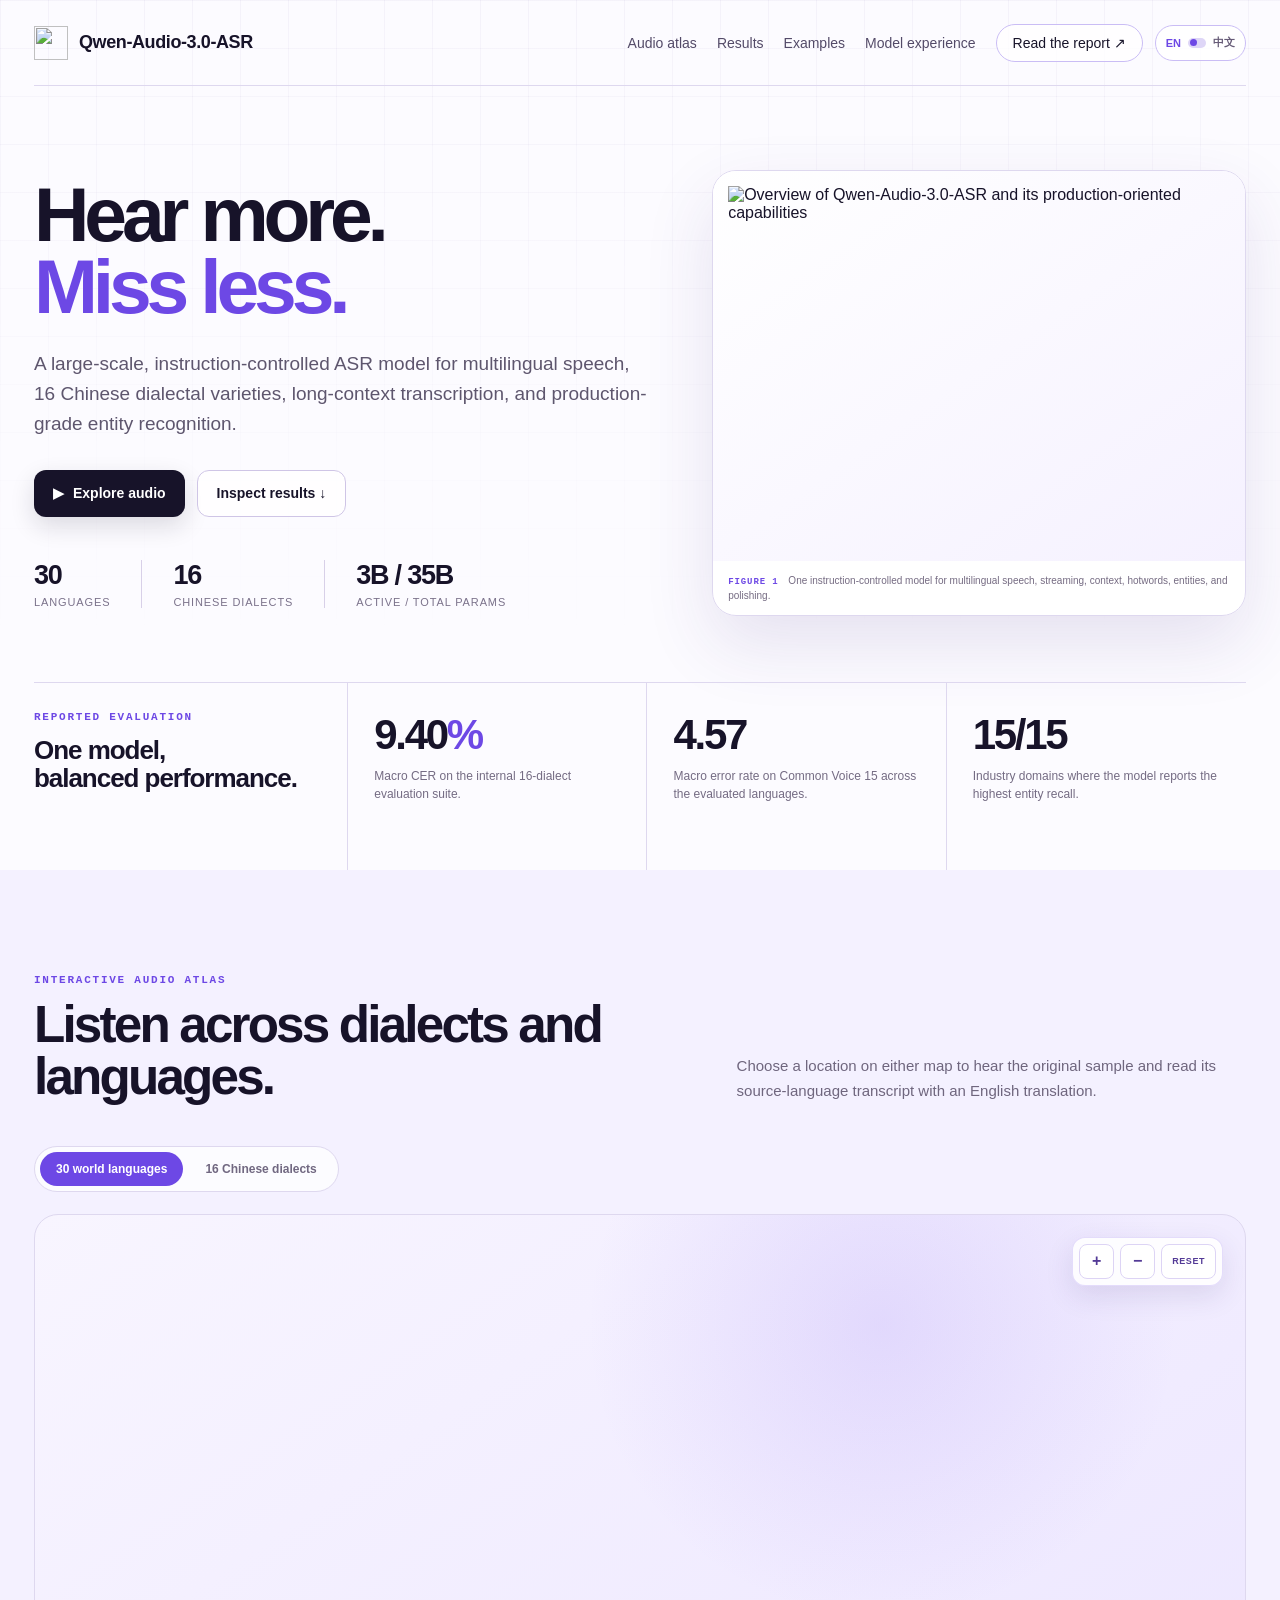
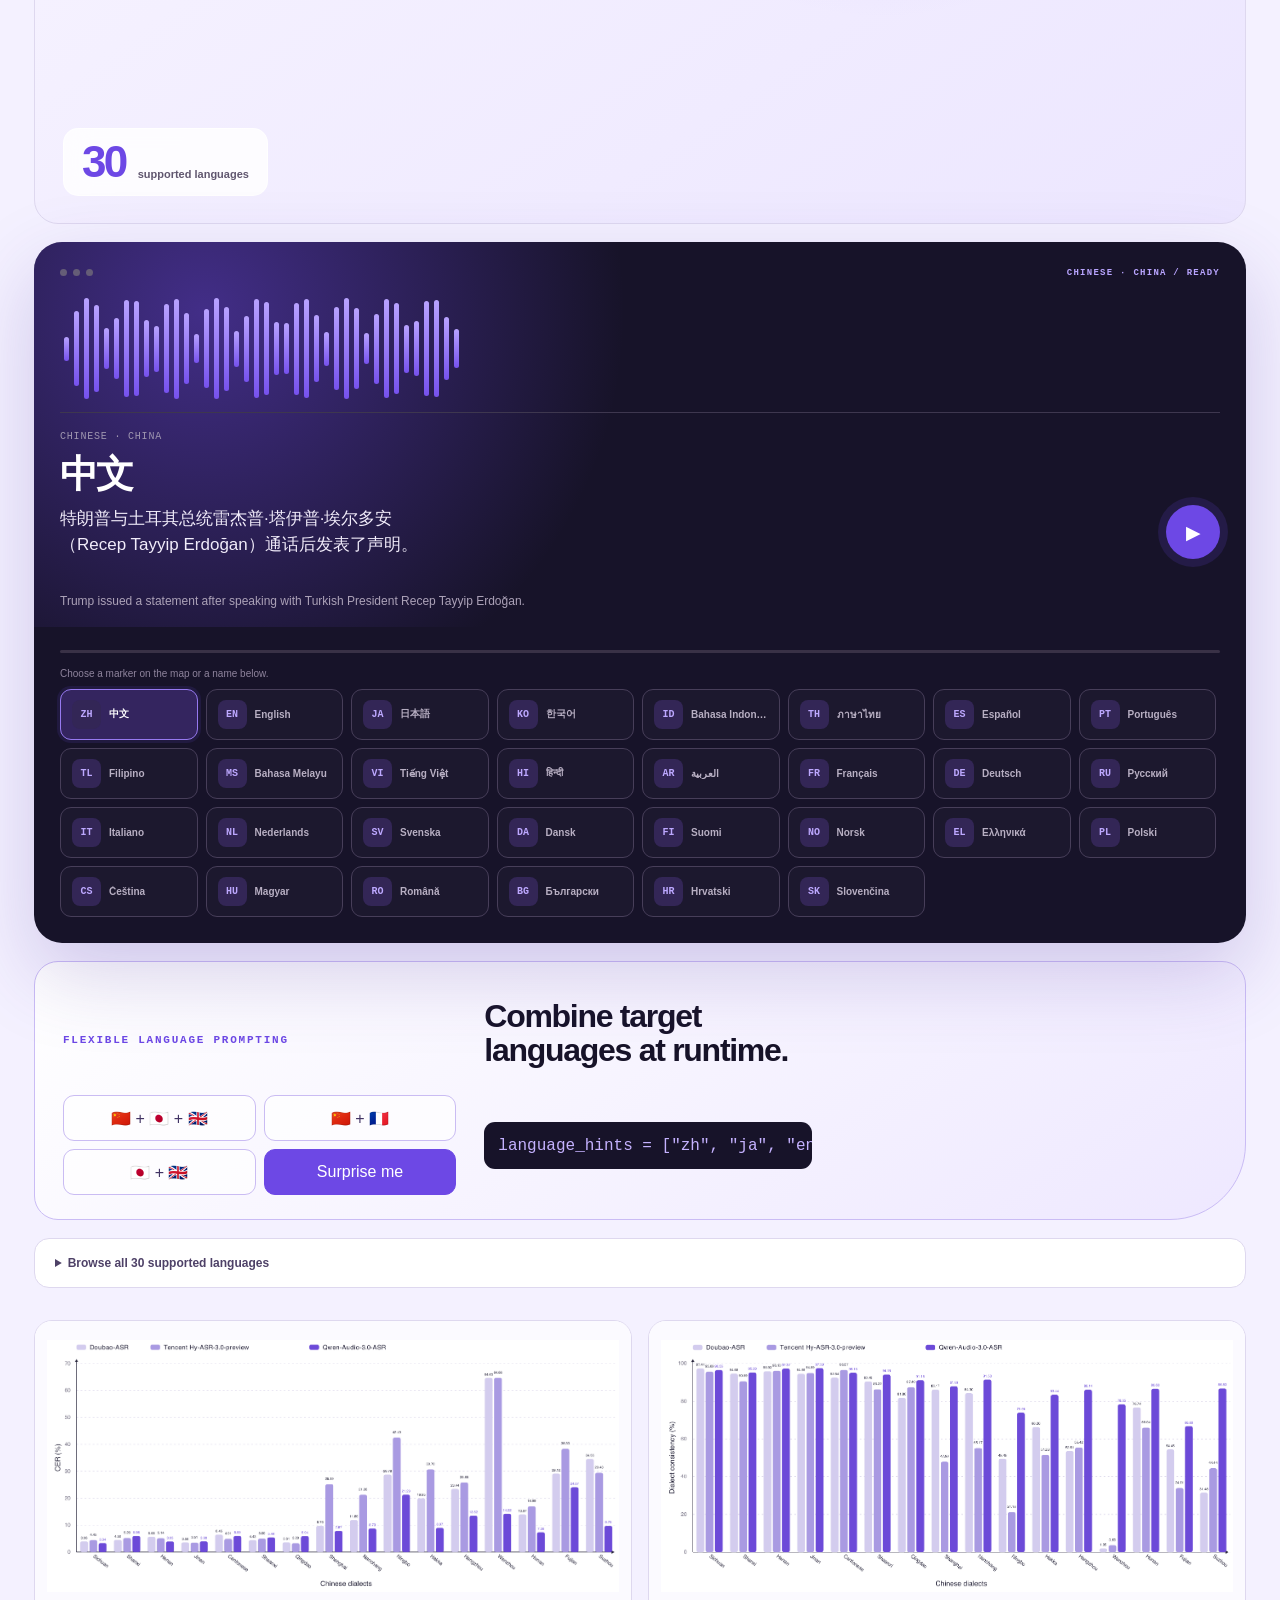
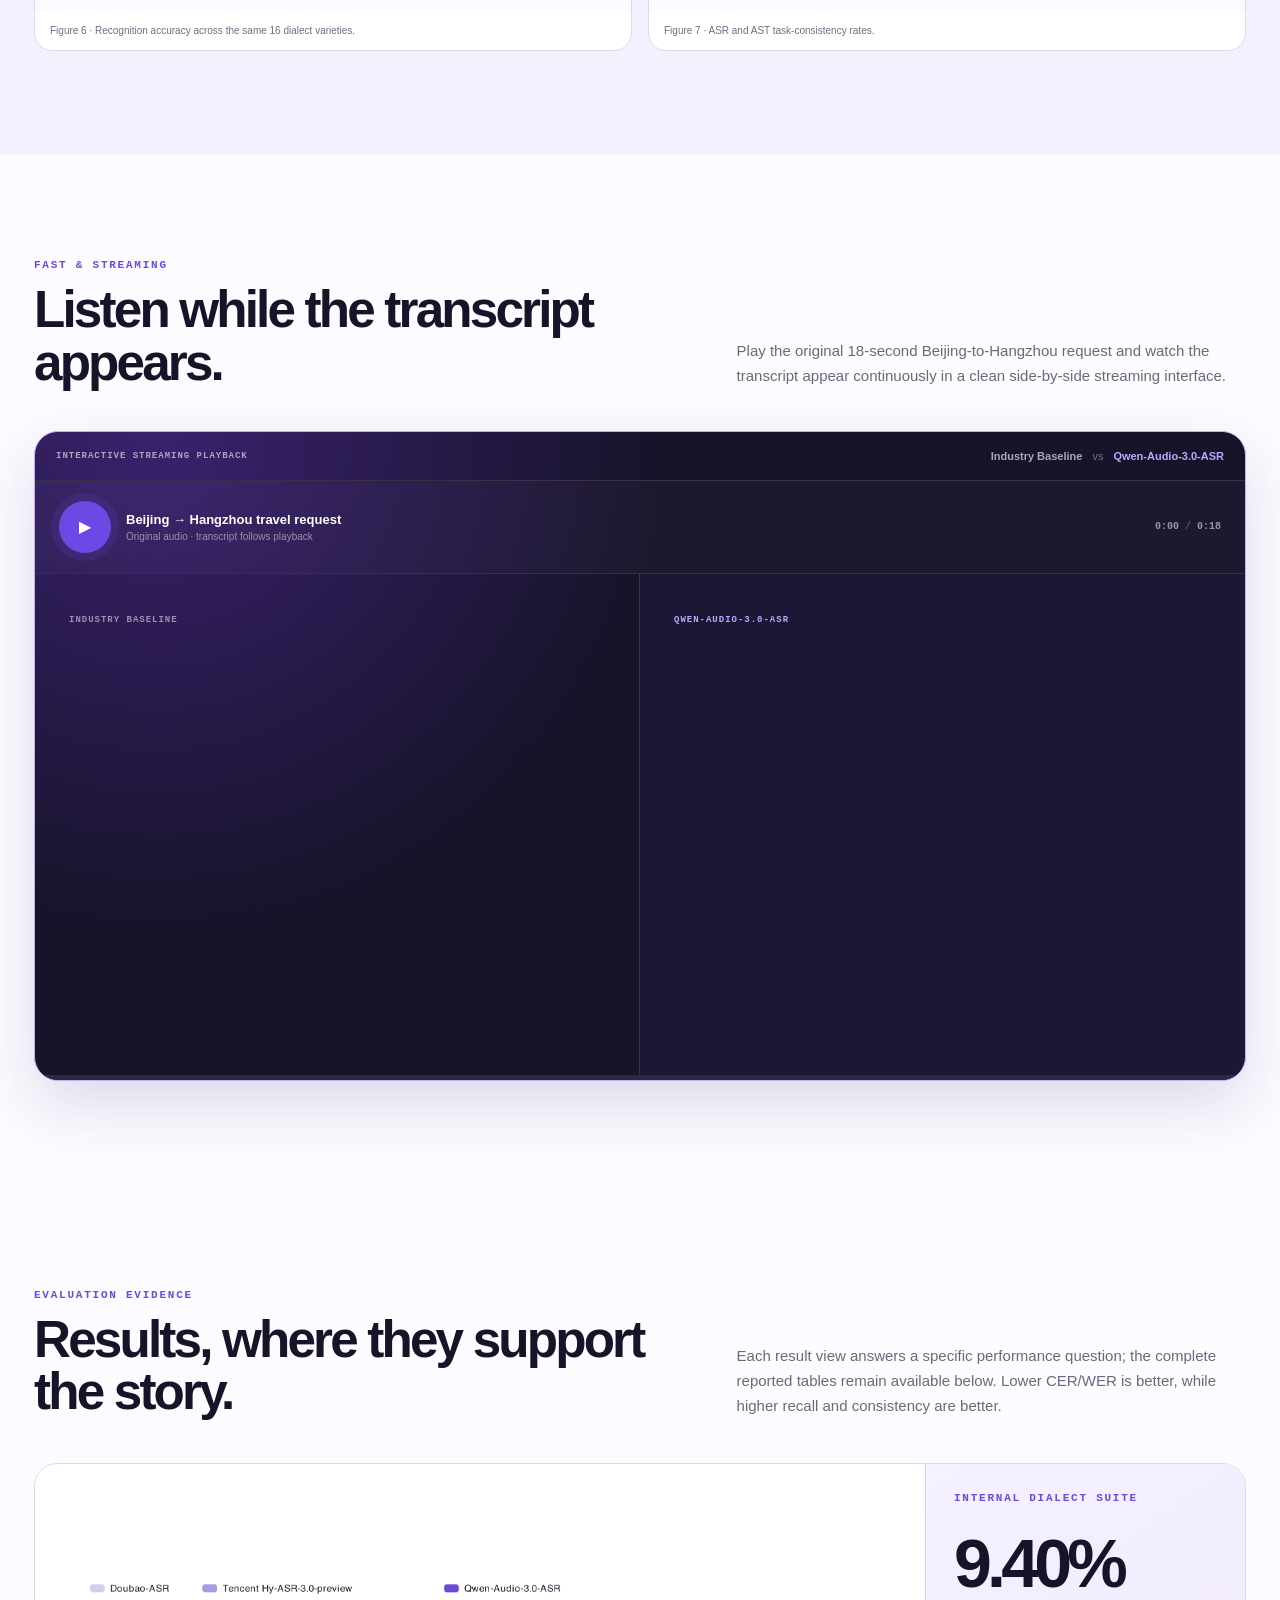
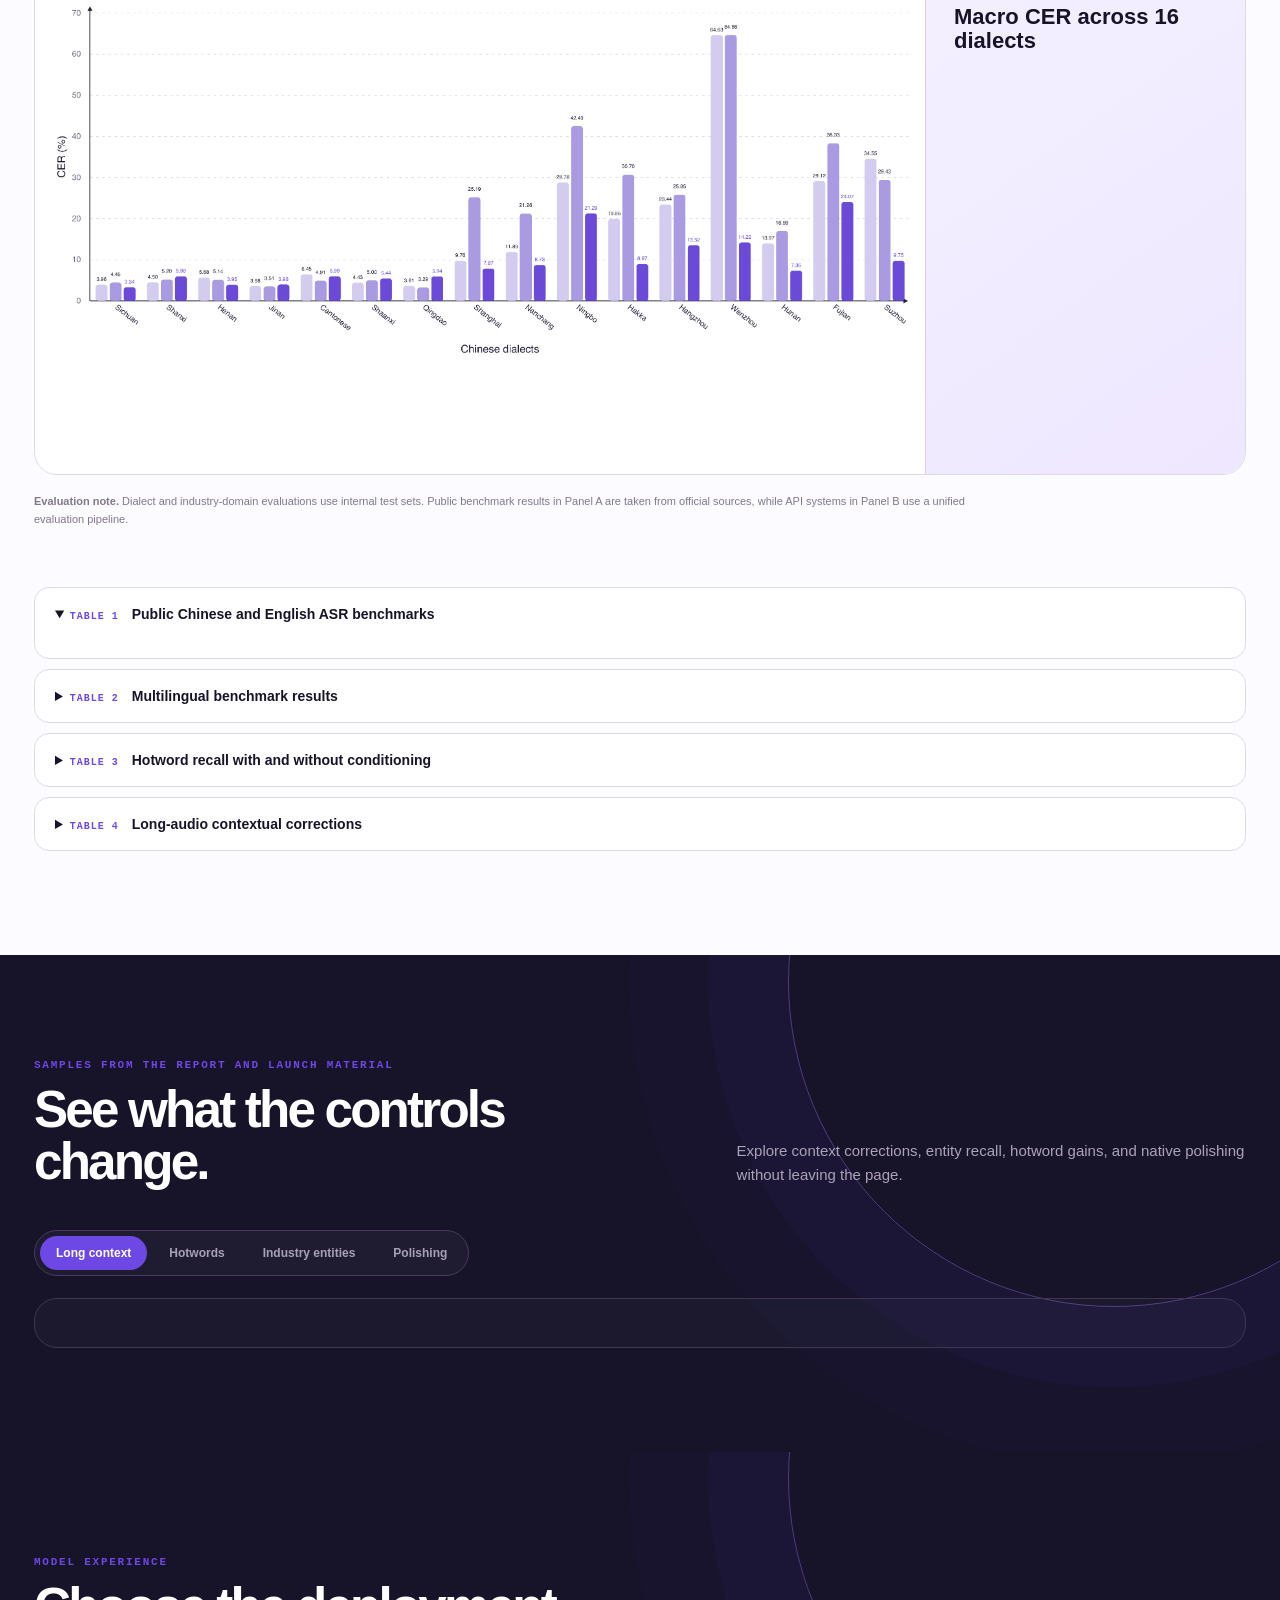
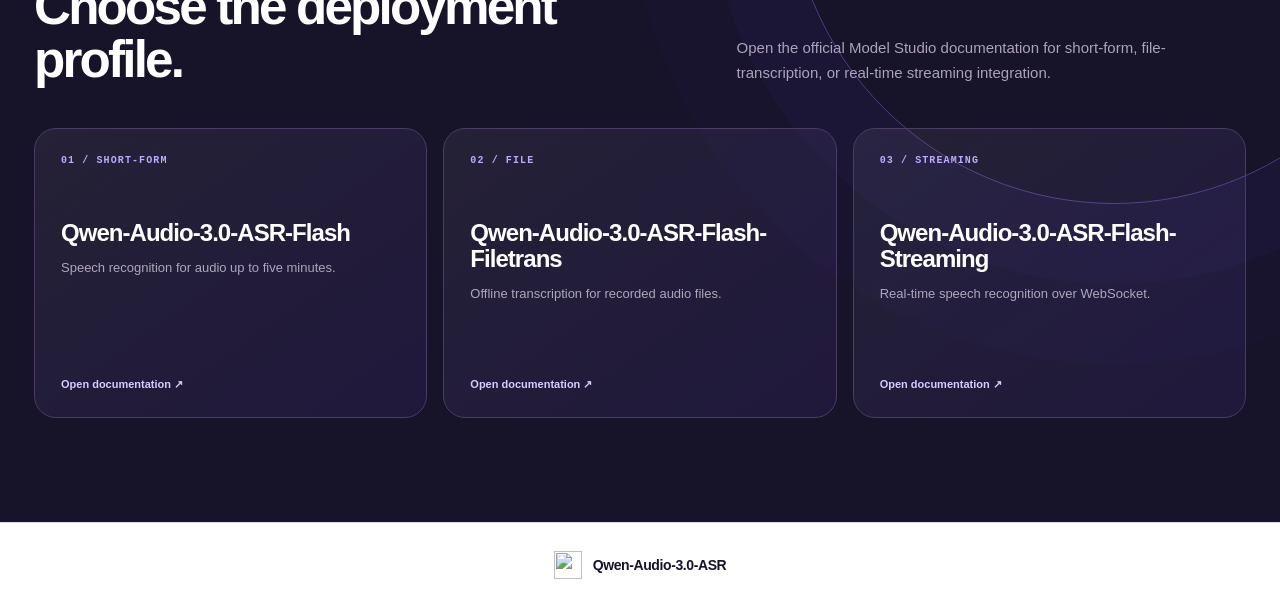
==== qwen-audio-3.0-asr/index.html @ 2029a183 "Add Qwen-Audio-3.0-ASR interactive demo" ====
<!doctype html>
<html lang="en">
<head>
  <meta charset="utf-8">
  <meta name="viewport" content="width=device-width, initial-scale=1">
  <meta name="description" content="Interactive companion to the Qwen-Audio-3.0-ASR technical report, with multilingual and Chinese-dialect audio, flexible language configuration, evaluation results, hotword customization, contextual recognition, and native polishing examples.">
  <meta name="theme-color" content="#6d48e5">
  <title>Qwen-Audio-3.0-ASR</title>
  <link rel="stylesheet" href="styles.css">
</head>
<body>
  <a class="skip-link" href="#main">Skip to content</a>
  <div class="page-grid" aria-hidden="true"></div>

  <header class="site-header shell">
    <a class="brand" href="#top" aria-label="Qwen-Audio-3.0-ASR home">
      <img src="assets/qwen-logo.png" alt="">
      <strong>Qwen-Audio-3.0-ASR</strong>
    </a>
    <button class="menu-button" type="button" aria-expanded="false" aria-controls="site-nav">Menu</button>
    <nav id="site-nav" class="site-nav" aria-label="Primary navigation">
      <a href="#demo">Audio atlas</a>
      <a href="#results">Results</a>
      <a href="#examples">Examples</a>
      <a href="#experience">Model experience</a>
      <a class="nav-button" href="assets/Qwen_Audio_3_0_ASR_Technical_Report.pdf">Read the report ↗</a>
    </nav>
    <button class="locale-toggle" id="locale-toggle" type="button" aria-label="切换为中文" title="切换为中文"><span class="locale-en">EN</span><i></i><span class="locale-zh">中文</span></button>
  </header>

  <main id="main">
    <section class="hero shell" id="top">
      <div class="hero-copy">
        <h1>Hear more.<br><span>Miss less.</span></h1>
        <p class="hero-lead">A large-scale, instruction-controlled ASR model for multilingual speech, 16 Chinese dialectal varieties, long-context transcription, and production-grade entity recognition.</p>
        <div class="hero-actions">
          <a class="button button-dark" href="#demo"><span aria-hidden="true">▶</span> Explore audio</a>
          <a class="button button-light" href="#results">Inspect results ↓</a>
        </div>
        <dl class="coverage" aria-label="Model coverage">
          <div><dt>30</dt><dd>languages</dd></div>
          <div><dt>16</dt><dd>Chinese dialects</dd></div>
          <div><dt>3B / 35B</dt><dd>active / total params</dd></div>
        </dl>
      </div>

      <figure class="hero-overview">
        <img src="assets/figures/figure-1-overview-hd.png" alt="Overview of Qwen-Audio-3.0-ASR and its production-oriented capabilities">
        <figcaption><span>Figure 1</span> One instruction-controlled model for multilingual speech, streaming, context, hotwords, entities, and polishing.</figcaption>
      </figure>
    </section>

    <section class="proof shell" aria-labelledby="proof-title">
      <div class="proof-intro"><p class="section-kicker">Reported evaluation</p><h2 id="proof-title">One model,<br>balanced performance.</h2></div>
      <article class="proof-metric"><strong>9.40<span>%</span></strong><p>Macro CER on the internal 16-dialect evaluation suite.</p></article>
      <article class="proof-metric"><strong>4.57</strong><p>Macro error rate on Common Voice 15 across the evaluated languages.</p></article>
      <article class="proof-metric"><strong>15/15</strong><p>Industry domains where the model reports the highest entity recall.</p></article>
    </section>

    <section class="section section-mist atlas-section" id="demo">
      <div class="shell">
        <header class="section-header"><div><p class="section-kicker">Interactive audio atlas</p><h2>Listen across dialects and languages.</h2></div><p>Choose a location on either map to hear the original sample and read its source-language transcript with an English translation.</p></header>
        <div class="demo-switch atlas-switch" role="tablist" aria-label="Audio map"><button role="tab" aria-selected="true" data-audio-tab="languages">30 world languages</button><button role="tab" aria-selected="false" data-audio-tab="dialects">16 Chinese dialects</button></div>
        <div class="atlas-layout">
          <div class="atlas-map" id="atlas-map">
            <div class="world-map atlas-map-view" id="world-map-view"><div class="map-canvas"><svg id="world-map-svg" class="geographic-map" viewBox="0 0 1000 560" role="img" aria-label="Geographically projected world map with the representative locations of 30 supported languages"><g id="world-country-layer"></g><g id="language-map-points" aria-label="Choose one of 30 supported languages"></g></svg></div><div class="map-controls" aria-label="World map controls"><button type="button" data-map-action="zoom-in" aria-label="Zoom in">+</button><button type="button" data-map-action="zoom-out" aria-label="Zoom out">−</button><button type="button" data-map-action="reset">Reset</button></div><div class="map-count"><strong>30</strong><span>supported languages</span></div></div>
            <div class="china-map atlas-map-view" id="china-map-view" hidden>
              <div class="map-canvas"><svg id="china-map-svg" class="geographic-map" viewBox="0 0 1000 560" role="img" aria-label="Geographically projected map of China with provincial boundaries and 16 supported dialect locations"><g id="china-province-layer"></g><g id="dialect-map-points" aria-label="Choose one of 16 Chinese dialects"></g></svg></div><div class="map-controls" aria-label="China map controls"><button type="button" data-map-action="zoom-in" aria-label="Zoom in">+</button><button type="button" data-map-action="zoom-out" aria-label="Zoom out">−</button><button type="button" data-map-action="reset">Reset</button></div><div class="map-count"><strong>16</strong><span>dialectal varieties</span></div>
            </div>
          </div>
          <div class="audio-console atlas-player" id="listen">
            <div class="console-heading"><span class="window-dots" aria-hidden="true"><i></i><i></i><i></i></span><span class="console-status" id="console-status">Select a location</span></div>
            <div class="waveform" id="waveform" aria-hidden="true"></div>
            <div class="sample-current"><div><p class="sample-location" id="sample-location">Japanese · Japan</p><h3 id="sample-name">日本語</h3><p class="sample-transcript" id="sample-transcript"></p><p class="sample-translation" id="sample-translation"></p></div><button class="play-button" id="play-button" type="button" aria-label="Play selected sample">▶</button></div>
            <div class="sample-progress"><span id="sample-progress"></span></div>
            <p class="atlas-hint">Choose a marker on the map or a name below.</p>
            <div class="showcase-selector" id="sample-chooser" aria-label="Choose an audio sample"></div>
            <audio id="sample-audio" preload="metadata"></audio>
          </div>
        </div>
        <div class="combination-builder atlas-composer" id="language-composer"><p class="section-kicker">Flexible language prompting</p><h3>Combine target languages at runtime.</h3><div class="selected-languages" id="selected-languages"></div><div class="combination-actions"><button type="button" data-combo="zh,ja,en">🇨🇳 + 🇯🇵 + 🇬🇧</button><button type="button" data-combo="zh,fr">🇨🇳 + 🇫🇷</button><button type="button" data-combo="ja,en">🇯🇵 + 🇬🇧</button><button type="button" data-combo="random">Surprise me</button></div><p class="combination-code"><code id="combination-code">language_hints = ["zh", "ja", "en"]</code></p></div>
        <details class="language-directory"><summary>Browse all 30 supported languages</summary><div class="language-grid" id="language-grid"></div></details>
        <div class="dialect-evidence"><figure><img src="assets/figures/dialect-cer-hd.png" alt="CER across 16 Chinese dialects"><figcaption>Figure 6 · Recognition accuracy across the same 16 dialect varieties.</figcaption></figure><figure><img src="assets/figures/dialect-consistency.png" alt="Dialect consistency across 16 Chinese dialects"><figcaption>Figure 7 · ASR and AST task-consistency rates.</figcaption></figure></div>
      </div>
    </section>

    <section class="section shell streaming-section" id="streaming">
      <header class="section-header"><div><p class="section-kicker">Fast & streaming</p><h2>Listen while the transcript appears.</h2></div><p>Play the original 18-second Beijing-to-Hangzhou request and watch the transcript appear continuously in a clean side-by-side streaming interface.</p></header>
      <div class="video-frame streaming-player">
        <div class="video-topline"><span>Interactive streaming playback</span><b>Industry Baseline</b><i>vs</i><b>Qwen-Audio-3.0-ASR</b></div>
        <div class="streaming-audio-control"><button id="stream-play" type="button" aria-label="Play Beijing to Hangzhou streaming example">▶</button><div><b>Beijing → Hangzhou travel request</b><span>Original audio · transcript follows playback</span></div><div class="stream-time"><span id="stream-current">0:00</span><i>/</i><span id="stream-duration">0:18</span></div></div>
        <div class="video-mock"><div><small>INDUSTRY BASELINE</small><p id="baseline-live-text" aria-live="polite"></p><span class="typing-caret"></span></div><div><small>QWEN-AUDIO-3.0-ASR</small><p id="qwen-live-text" aria-live="polite"></p><span class="typing-caret"></span></div></div>
        <div class="stream-track"><span id="stream-track-progress"></span></div>
        <audio id="stream-audio" preload="metadata" src="assets/audio/streaming-beijing-hangzhou.m4a"></audio>
      </div>
    </section>

    <section class="section shell" id="results">
      <header class="section-header results-heading"><div><p class="section-kicker">Evaluation evidence</p><h2>Results, where they support the story.</h2></div><p>Each result view answers a specific performance question; the complete reported tables remain available below. Lower CER/WER is better, while higher recall and consistency are better.</p></header>
      <div class="result-tabs" id="result-tabs" role="tablist" aria-label="Featured evaluation figures"></div>
      <div class="result-view" id="result-panel" role="tabpanel"><div class="result-figure"><img id="result-image" src="assets/figures/dialect-cer-hd.png" alt="CER comparison across 16 Chinese dialect test sets"></div><aside class="result-copy"><p class="section-kicker" id="result-kicker">Internal dialect suite</p><strong class="result-number" id="result-number">9.40%</strong><h3 id="result-title">Macro CER across 16 dialects</h3><p id="result-description"></p><div class="result-tags" id="result-tags"></div></aside></div>
      <p class="evaluation-note"><strong>Evaluation note.</strong> Dialect and industry-domain evaluations use internal test sets. Public benchmark results in Panel A are taken from official sources, while API systems in Panel B use a unified evaluation pipeline.</p>
      <div class="result-details">
        <details open><summary><span>Table 1</span> Public Chinese and English ASR benchmarks</summary><div class="table-scroll" id="benchmark-table"></div></details>
        <details><summary><span>Table 2</span> Multilingual benchmark results</summary><div class="table-scroll" id="multilingual-table"></div></details>
        <details><summary><span>Table 3</span> Hotword recall with and without conditioning</summary><div class="table-scroll" id="hotword-table"></div></details>
        <details><summary><span>Table 4</span> Long-audio contextual corrections</summary><div class="table-scroll" id="context-table"></div></details>
      </div>
    </section>

    <section class="section section-ink" id="examples"><div class="shell">
      <header class="section-header section-header-light"><div><p class="section-kicker">Samples from the report and launch material</p><h2>See what the controls change.</h2></div><p>Explore context corrections, entity recall, hotword gains, and native polishing without leaving the page.</p></header>
      <div class="example-switch" role="tablist" aria-label="Example type"><button role="tab" aria-selected="true" data-example-tab="context">Long context</button><button role="tab" aria-selected="false" data-example-tab="hotword">Hotwords</button><button role="tab" aria-selected="false" data-example-tab="entity">Industry entities</button><button role="tab" aria-selected="false" data-example-tab="polishing">Polishing</button></div>
      <div class="example-panel" id="example-panel"></div>
    </div></section>

    <section class="section section-ink" id="experience">
      <div class="shell">
        <header class="section-header section-header-light"><div><p class="section-kicker">Model experience</p><h2>Choose the deployment profile.</h2></div><p>Open the official Model Studio documentation for short-form, file-transcription, or real-time streaming integration.</p></header>
        <div class="experience-grid">
          <a class="experience-card" href="https://help.aliyun.com/zh/model-studio/non-real-time-speech-recognition-for-fun-asr-flash"><span>01 / Short-form</span><h3>Qwen-Audio-3.0-ASR-Flash</h3><p>Speech recognition for audio up to five minutes.</p><b>Open documentation ↗</b></a>
          <a class="experience-card" href="https://help.aliyun.com/zh/model-studio/fun-asr-recorded-speech-recognition-http-api"><span>02 / File</span><h3>Qwen-Audio-3.0-ASR-Flash-Filetrans</h3><p>Offline transcription for recorded audio files.</p><b>Open documentation ↗</b></a>
          <a class="experience-card" href="https://help.aliyun.com/zh/model-studio/fun-asr-realtime-websocket-api"><span>03 / Streaming</span><h3>Qwen-Audio-3.0-ASR-Flash-Streaming</h3><p>Real-time speech recognition over WebSocket.</p><b>Open documentation ↗</b></a>
        </div>
      </div>
    </section>
  </main>

  <footer class="site-footer"><div class="shell"><div class="brand footer-brand"><img src="assets/qwen-logo.png" alt=""><strong>Qwen-Audio-3.0-ASR</strong></div></div></footer>
  <script src="vendor/d3.v7.min.js"></script>
  <script src="assets/maps/map-data.js"></script>
  <script src="app.js"></script>
  <script src="i18n.js"></script>
</body>
</html>
---- qwen-audio-3.0-asr/styles.css ----
:root {
  --ink: #171329;
  --ink-soft: #2a2340;
  --violet: #6d48e5;
  --violet-bright: #8b6af2;
  --lavender: #d8ccff;
  --mist: #f4f1ff;
  --paper: #fcfbff;
  --cyan: #27c2c9;
  --green: #24a87a;
  --red: #d95873;
  --line: #ded8ef;
  --muted: #6f667e;
  --shell: 1320px;
}

* { box-sizing: border-box; }
html { max-width: 100%; overflow-x: clip; scroll-behavior: smooth; }
body {
  max-width: 100%;
  overflow-x: clip;
  margin: 0;
  background: var(--paper);
  color: var(--ink);
  font-family: Inter, "SF Pro Display", "Segoe UI", "PingFang SC", "Microsoft YaHei", Arial, sans-serif;
  -webkit-font-smoothing: antialiased;
}
button, a { font: inherit; }
img { max-width: 100%; }
.shell { width: min(var(--shell), calc(100% - 68px)); margin-inline: auto; position: relative; }
.page-grid {
  position: fixed;
  inset: 0;
  pointer-events: none;
  z-index: -1;
  background-image: linear-gradient(rgba(79, 54, 139, .045) 1px, transparent 1px), linear-gradient(90deg, rgba(79, 54, 139, .045) 1px, transparent 1px);
  background-size: 48px 48px;
  mask-image: linear-gradient(to bottom, #000, transparent 72%);
}
.skip-link { position: fixed; left: 14px; top: -100px; z-index: 20; padding: 11px 14px; border-radius: 8px; background: var(--ink); color: white; transition: top .2s; }
.skip-link:focus { top: 12px; }

.site-header { height: 86px; display: flex; align-items: center; border-bottom: 1px solid var(--line); z-index: 10; }
.brand { display: inline-flex; align-items: center; color: var(--ink); text-decoration: none; letter-spacing: -.025em; }
.brand img { width: 34px; height: 34px; object-fit: contain; margin-right: 11px; }
.brand strong { font-size: 18px; }
.site-nav { display: flex; align-items: center; gap: 20px; margin-left: auto; }
.site-nav a { color: #534a68; text-decoration: none; font-size: 14px; transition: color .2s; }
.site-nav a:hover { color: var(--violet); }
.site-nav .nav-button { border: 1px solid #cabdf5; border-radius: 999px; padding: 10px 16px; color: var(--ink); background: rgba(255,255,255,.76); }
.menu-button { display: none; margin-left: auto; border: 1px solid var(--line); border-radius: 9px; background: white; padding: 8px 11px; color: var(--ink); }
.locale-toggle { flex: 0 0 auto; display: inline-flex; align-items: center; gap: 7px; min-height: 36px; margin-left: 12px; padding: 5px 10px; border: 1px solid #cabdf5; border-radius: 999px; background: rgba(255,255,255,.82); color: #665b77; font-size: 11px; font-weight: 800; cursor: pointer; transition: border-color .2s, background .2s, color .2s; }
.locale-toggle i { width: 18px; height: 10px; position: relative; border-radius: 99px; background: #ded6f7; }
.locale-toggle i::after { content:""; position:absolute; width: 7px; height: 7px; left: 2px; top: 1.5px; border-radius:50%; background:var(--violet); transition:transform .2s; }
.locale-toggle:hover,.locale-toggle:focus-visible { border-color: var(--violet); color: var(--violet); outline: none; }
html[lang="zh-CN"] .locale-toggle { background:#f2edff; color:#513892; }
html[lang="zh-CN"] .locale-toggle i::after { transform:translateX(7px); }
html[lang="zh-CN"] .locale-zh, html[lang="en"] .locale-en { color:var(--violet); }

.hero { display: grid; grid-template-columns: 1.07fr .93fr; gap: 64px; padding-block: 76px 58px; min-height: 596px; }
.hero-copy { align-self: center; }
.eyebrow, .section-kicker { margin: 0; color: var(--violet); font: 750 11px/1.2 ui-monospace, SFMono-Regular, Menlo, monospace; text-transform: uppercase; letter-spacing: .16em; }
.eyebrow { display: flex; align-items: center; gap: 10px; }
.eyebrow::before { content: ""; width: 32px; height: 2px; background: var(--violet); }
.hero h1 { margin: 0 0 26px; font-size: clamp(58px, 6vw, 88px); line-height: .94; letter-spacing: -.067em; }
.hero h1 span { color: var(--violet); }
.hero-lead { max-width: 680px; margin: 0; color: #5e566e; font-size: 19px; line-height: 1.58; }
.hero-actions, .closing-actions { display: flex; flex-wrap: wrap; gap: 12px; margin-top: 31px; }
.button { display: inline-flex; align-items: center; justify-content: center; gap: 9px; min-height: 47px; padding: 0 19px; border-radius: 12px; font-size: 14px; font-weight: 750; text-decoration: none; transition: transform .2s, box-shadow .2s, border-color .2s; }
.button:hover { transform: translateY(-2px); }
.button-dark { background: var(--ink); color: white; box-shadow: 0 9px 24px rgba(23, 19, 41, .14); }
.button-light { border: 1px solid #cfc5e6; color: var(--ink); background: rgba(255,255,255,.76); }
.coverage { display: flex; gap: 0; margin: 43px 0 0; }
.coverage > div { padding: 0 31px; border-left: 1px solid #d8d0e8; }
.coverage > div:first-child { padding-left: 0; border-left: 0; }
.coverage dt { font-size: 27px; font-weight: 800; letter-spacing: -.045em; }
.coverage dd { margin: 5px 0 0; color: #7b728b; font-size: 11px; text-transform: uppercase; letter-spacing: .08em; }

.audio-console { align-self: center; position: relative; overflow: hidden; padding: 22px; border-radius: 28px; background: var(--ink); color: white; box-shadow: 0 30px 80px rgba(79, 49, 160, .22); transform: rotate(.35deg); }
.audio-console::after { content: ""; position: absolute; inset: -35% 42% 45% -30%; pointer-events: none; background: radial-gradient(circle, rgba(109,72,229,.5), transparent 68%); }
.console-heading, .waveform, .sample-current, .sample-progress, .sample-chooser { position: relative; z-index: 1; }
.console-heading { display: flex; align-items: center; justify-content: space-between; }
.window-dots { display: flex; gap: 6px; }
.window-dots i { width: 7px; height: 7px; border-radius: 50%; background: #655d77; }
.console-status { color: #b9a5ff; font: 750 9px ui-monospace, monospace; letter-spacing: .14em; text-transform: uppercase; }
.waveform { height: 104px; display: flex; align-items: center; gap: 4px; padding-inline: 4px; margin: 16px 0 2px; }
.waveform i { display: block; flex: 1; max-width: 5px; height: var(--height); border-radius: 9px; background: linear-gradient(to top, #7651ee, #b8a2ff); animation: pulse 1.7s ease-in-out infinite; animation-delay: var(--delay); }
.audio-console.playing .waveform i { animation-duration: .85s; }
@keyframes pulse { 50% { height: calc(var(--height) * .55); opacity: .68; } }
.sample-current { display: flex; align-items: end; justify-content: space-between; gap: 18px; border-top: 1px solid #3e374f; padding-top: 18px; }
.sample-location { margin: 0 0 7px; color: #9f96b0; font: 10px ui-monospace, monospace; text-transform: uppercase; letter-spacing: .08em; }
.sample-current h2 { margin: 0 0 7px; font-size: 21px; }
.sample-transcript { max-width: 390px; min-height: 42px; margin: 0; color: #ddd6eb; font-size: 14px; line-height: 1.5; }
.play-button { flex: 0 0 auto; width: 54px; height: 54px; border: 0; border-radius: 50%; background: var(--violet); color: white; font-size: 19px; cursor: pointer; box-shadow: 0 0 0 8px rgba(109,72,229,.16); transition: transform .2s, background .2s; }
.play-button:hover { transform: scale(1.05); background: var(--violet-bright); }
.sample-progress { height: 3px; overflow: hidden; margin-top: 16px; border-radius: 99px; background: #393146; }
.sample-progress span { display: block; width: 0; height: 100%; border-radius: inherit; background: linear-gradient(90deg, var(--violet-bright), var(--cyan)); }
.sample-chooser { display: grid; grid-template-columns: repeat(6, 1fr); gap: 6px; margin-top: 14px; }
.sample-chip { border: 1px solid #443c55; border-radius: 9px; padding: 9px 3px; background: transparent; color: #a9a0b8; font-size: 11px; cursor: pointer; }
.sample-chip[aria-pressed="true"] { border-color: #8f72ef; background: #34255f; color: white; }

.proof { display: grid; grid-template-columns: 1.05fr repeat(3, 1fr); min-height: 188px; border-top: 1px solid var(--line); }
.proof > * { padding: 28px 26px; border-right: 1px solid var(--line); }
.proof > :first-child { padding-left: 0; }
.proof > :last-child { border-right: 0; }
.proof h2 { margin: 12px 0 0; font-size: 26px; line-height: 1.08; letter-spacing: -.04em; }
.proof-metric strong { font-size: 42px; letter-spacing: -.055em; }
.proof-metric strong span { color: var(--violet); }
.proof-metric p { margin: 8px 0 0; color: #746b83; font-size: 12px; line-height: 1.5; }

.section { padding-block: 104px; }
.section-mist { background: var(--mist); }
.section-header { display: grid; grid-template-columns: 1.1fr .9fr; gap: 80px; align-items: end; margin-bottom: 42px; }
.section-header h2, .architecture-copy h2, .closing h2 { margin: 12px 0 0; font-size: clamp(38px, 4vw, 58px); line-height: 1.02; letter-spacing: -.055em; }
.section-header > p { margin: 0; color: var(--muted); font-size: 15px; line-height: 1.65; }
.capability-grid { display: grid; grid-template-columns: repeat(12, 1fr); gap: 18px; }
.capability { grid-column: span 4; min-height: 348px; display: flex; flex-direction: column; position: relative; overflow: hidden; padding: 24px; border: 1px solid #ded6ef; border-radius: 22px; background: rgba(255,255,255,.84); }
.capability-large { grid-column: span 8; }
.capability-wide { grid-column: span 7; min-height: 300px; }
.capability-wide + .capability { grid-column: span 5; min-height: 300px; }
.capability-number { align-self: flex-start; border: 1px solid #d7cdf0; border-radius: 999px; padding: 5px 8px; color: #7866a8; font: 700 10px ui-monospace, monospace; }
.capability > div:last-of-type, .capability > .capability-label { margin-top: auto; }
.capability-label { margin-bottom: 8px; color: var(--violet); font: 750 10px ui-monospace, monospace; text-transform: uppercase; letter-spacing: .12em; }
.capability h3 { max-width: 560px; margin: 0 0 10px; font-size: 24px; line-height: 1.12; letter-spacing: -.035em; }
.capability p:not(.capability-label) { max-width: 580px; margin: 0; color: #71687e; font-size: 13px; line-height: 1.55; }
.capability-purple { background: linear-gradient(145deg, #5d3bd0, #7650e6); border-color: #6b48d7; color: white; }
.capability-purple .capability-number { border-color: rgba(255,255,255,.35); color: white; }
.capability-purple .capability-label { color: #ded3ff; }
.capability-purple p:not(.capability-label) { color: #e4dcf8; }
.language-orbit { display: flex; flex-wrap: wrap; gap: 8px; max-width: 470px; margin: 52px 0 36px; transform: rotate(-3deg); }
.language-orbit span { border: 1px solid rgba(255,255,255,.3); border-radius: 999px; padding: 10px 16px; background: rgba(255,255,255,.11); font-weight: 700; }
.latency-dial { width: 145px; height: 145px; display: grid; place-content: center; position: relative; margin: 34px auto 28px; border: 14px solid #e5dcff; border-right-color: var(--violet); border-radius: 50%; text-align: center; }
.latency-dial i { position: absolute; right: 7px; bottom: 2px; width: 28px; height: 2px; background: var(--violet); transform: rotate(-46deg); transform-origin: right; }
.latency-dial strong { font-size: 35px; letter-spacing: -.06em; }
.latency-dial small { color: #796b8c; }
.context-demo { display: grid; gap: 8px; width: min(100%, 540px); margin: 36px 0 28px; }
.context-demo span { padding: 13px 15px; border-radius: 11px; background: #f6f3fb; color: #786e84; font: 12px ui-monospace, monospace; }
.context-demo .wrong { text-decoration: line-through; text-decoration-color: var(--red); }
.context-demo .right { background: #ece8ff; color: #4f378e; box-shadow: inset 4px 0 var(--violet); }
.hotword-stack { display: grid; gap: 9px; margin: 45px 0 30px; }
.hotword-stack span { padding: 13px 14px; border: 1px solid #ddd4f1; border-radius: 11px; background: #f6f2ff; color: #4d387e; font: 700 11px ui-monospace, monospace; }
.hotword-stack span + span { margin-left: 22px; background: white; color: #776d83; }
.capability-dark { grid-column: span 12; min-height: 250px; display: grid; grid-template-columns: 1fr 1fr; grid-template-rows: auto auto auto; column-gap: 70px; align-content: center; background: radial-gradient(circle at 18% 30%, #352468, transparent 42%), var(--ink); color: white; border-color: var(--ink); }
.capability-dark > .capability-number { position: absolute; left: 24px; top: 24px; }
.capability-dark > .polish-line { grid-column: 1; grid-row: 1 / 4; align-self: center; }
.capability-dark > .capability-label,
.capability-dark > h3,
.capability-dark > p:last-child { grid-column: 2; }
.capability-dark > .capability-label { align-self: end; margin-top: 0; }
.capability-dark .capability-number { border-color: #4a405b; color: #c7b8ea; }
.capability-dark .capability-label { color: #bdaaff; }
.capability-dark p:not(.capability-label) { color: #b7afc3; }
.polish-line { margin: 50px 0 38px; font-size: 18px; line-height: 1.55; }
.polish-line s { color: #d66b84; text-decoration-thickness: 2px; }
.polish-line b { color: #65ddb1; }

.results-heading { margin-bottom: 31px; }
.result-tabs { display: flex; gap: 6px; margin-bottom: 14px; }
.result-tabs button { border: 1px solid var(--line); border-radius: 999px; padding: 10px 15px; background: white; color: #70667f; font-size: 12px; cursor: pointer; }
.result-tabs button[aria-selected="true"] { border-color: var(--violet); background: var(--violet); color: white; }
.result-view { display: grid; grid-template-columns: 1.45fr .55fr; min-height: 500px; overflow: hidden; border: 1px solid var(--line); border-radius: 23px; background: white; }
.result-figure { display: grid; place-items: center; min-width: 0; padding: 27px; }
.result-figure img { width: 100%; max-height: 470px; object-fit: contain; }
.result-copy { display: flex; flex-direction: column; padding: 34px; border-left: 1px solid #d9cdf6; background: linear-gradient(145deg, #f5f1ff, #eee7ff); }
.result-number { display: block; margin: 25px 0 2px; font-size: 68px; line-height: .95; letter-spacing: -.07em; }
.result-copy h3 { margin: 8px 0 14px; font-size: 22px; line-height: 1.1; }
.result-copy > p:not(.section-kicker) { color: #665b77; font-size: 13px; line-height: 1.65; }
.result-tags { display: flex; flex-wrap: wrap; gap: 7px; margin-top: auto; }
.result-tags span { border: 1px solid #d9cdf2; border-radius: 8px; padding: 7px 9px; background: rgba(255,255,255,.72); color: #6e6280; font-size: 10px; }
.evaluation-note { max-width: 970px; margin: 18px 0 0; color: #81778d; font-size: 11px; line-height: 1.6; }

.section-ink { position: relative; overflow: hidden; background: var(--ink); color: white; }
.section-ink::before { content: ""; position: absolute; width: 650px; height: 650px; right: -160px; top: -300px; border: 1px solid #4f3c80; border-radius: 50%; box-shadow: 0 0 0 80px rgba(109,72,229,.04), 0 0 0 160px rgba(109,72,229,.025); }
.section-header-light > p { color: #aca3bb; }
.context-stage { position: relative; overflow: hidden; padding: 30px; border: 1px solid #413650; border-radius: 24px; background: rgba(255,255,255,.025); }
.context-cue { display: grid; grid-template-columns: 180px 1fr; align-items: center; padding-bottom: 24px; border-bottom: 1px solid #3f364d; }
.context-cue span, .context-flow span { color: #91869e; font: 700 9px ui-monospace, monospace; text-transform: uppercase; letter-spacing: .12em; }
.context-cue p { margin: 0; color: #d8d0e0; font-size: 14px; }
code { color: #c5b2ff; font-family: ui-monospace, monospace; }
.context-flow { display: grid; grid-template-columns: 1fr 50px 1fr; align-items: center; padding-block: 40px 24px; }
.context-flow > i { color: #8060e8; font-size: 24px; font-style: normal; text-align: center; }
.context-flow p { margin: 13px 0 0; font-size: 25px; line-height: 1.4; }
mark { border-radius: 5px; padding: 1px 5px; color: white; }
.mark-bad { background: rgba(217,88,115,.24); color: #ff91a7; text-decoration: line-through; }
.mark-good { background: rgba(36,168,122,.24); color: #69ddb4; }
.context-pips { display: flex; gap: 8px; }
.context-pips button { width: 31px; height: 5px; border: 0; border-radius: 99px; background: #494053; cursor: pointer; }
.context-pips button[aria-pressed="true"] { background: var(--violet-bright); }

.architecture-section { display: grid; grid-template-columns: .74fr 1.26fr; gap: 64px; align-items: center; }
.architecture-copy > p:not(.section-kicker) { color: var(--muted); font-size: 15px; line-height: 1.65; }
.architecture-facts { display: grid; grid-template-columns: repeat(3, 1fr); gap: 13px; margin: 29px 0; }
.architecture-facts div { padding-left: 13px; border-left: 2px solid var(--lavender); }
.architecture-facts dt { font-size: 24px; font-weight: 800; }
.architecture-facts dd { margin: 3px 0 0; color: #7c7387; font-size: 10px; }
.text-link { color: var(--violet); font-size: 13px; font-weight: 750; text-decoration: none; }
.architecture-figure { margin: 0; padding: 19px; border: 1px solid var(--line); border-radius: 23px; background: white; }
.architecture-figure img { display: block; width: 100%; max-height: 590px; object-fit: contain; }
.architecture-figure figcaption { margin-top: 9px; color: #8a8195; font-size: 10px; text-align: center; }

.closing { display: grid; grid-template-columns: 1fr auto; gap: 50px; align-items: end; padding-block: 76px; border-top: 1px solid var(--line); }
.closing h2 { max-width: 850px; }
.closing-actions { justify-content: flex-end; }
.site-footer { padding-block: 28px; border-top: 1px solid var(--line); background: white; }
.site-footer .shell { display: grid; grid-template-columns: 1fr auto auto; gap: 32px; align-items: center; }
.footer-brand img { width: 28px; height: 28px; }
.footer-brand strong { font-size: 14px; }
.footer-brand span { font-size: 13px; }
.site-footer p { margin: 0; color: #857c90; font-size: 10px; }

@media (max-width: 1050px) {
  .hero { grid-template-columns: 1fr 1fr; gap: 34px; }
  .hero h1 { font-size: 64px; }
  .coverage > div { padding-inline: 18px; }
  .proof { grid-template-columns: 1fr 1fr; }
  .proof > * { border-bottom: 1px solid var(--line); }
  .proof > :nth-child(2) { border-right: 0; }
  .proof > :nth-child(3) { padding-left: 0; }
  .capability { grid-column: span 6; }
  .capability-large, .capability-wide, .capability-wide + .capability { grid-column: span 6; }
  .capability-dark { grid-column: span 12; }
  .result-view { grid-template-columns: 1.25fr .75fr; }
  .architecture-section { grid-template-columns: 1fr; }
}

@media (max-width: 760px) {
  .shell { width: min(100% - 36px, var(--shell)); }
  .site-header { height: 70px; }
  .menu-button { display: block; }
  .locale-toggle { margin-left: 8px; }
  .site-nav { display: none; position: absolute; top: 62px; left: 0; right: 0; padding: 16px; border: 1px solid var(--line); border-radius: 14px; background: white; box-shadow: 0 14px 35px rgba(23,19,41,.12); }
  .site-nav.open { display: grid; }
  .site-nav .nav-button { border-radius: 9px; text-align: center; }
  .hero { grid-template-columns: 1fr; padding-block: 53px 40px; }
  .hero h1 { font-size: 58px; }
  .hero-lead { font-size: 16px; }
  .coverage { flex-wrap: wrap; row-gap: 22px; }
  .coverage > div { flex: 1 1 30%; padding-inline: 15px; }
  .audio-console { transform: none; }
  .sample-transcript { min-height: 64px; }
  .proof { grid-template-columns: 1fr; }
  .proof > * { padding: 24px 0; border-right: 0; }
  .proof > :nth-child(3) { padding-left: 0; }
  .section { padding-block: 72px; }
  .section-header { grid-template-columns: 1fr; gap: 19px; margin-bottom: 30px; }
  .capability, .capability-large, .capability-wide, .capability-wide + .capability { grid-column: 1 / -1; }
  .capability { min-height: 325px; }
  .capability-dark { display: flex; min-height: 325px; }
  .capability-dark > .capability-number { position: static; }
  .result-tabs { overflow-x: auto; padding-bottom: 4px; }
  .result-tabs button { flex: 0 0 auto; }
  .result-view { grid-template-columns: 1fr; }
  .result-figure { min-height: 320px; padding: 14px; }
  .result-copy { min-height: 330px; border-left: 0; border-top: 1px solid #d9cdf6; }
  .context-cue { grid-template-columns: 1fr; gap: 9px; }
  .context-flow { grid-template-columns: 1fr; gap: 20px; }
  .context-flow > i { transform: rotate(90deg); }
  .architecture-facts { grid-template-columns: 1fr; }
  .closing { grid-template-columns: 1fr; align-items: start; }
  .closing-actions { justify-content: flex-start; }
  .site-footer .shell { grid-template-columns: 1fr; gap: 12px; }
}

/* Final atlas precedence overrides */
.combination-builder.atlas-composer { min-height: 0; display: grid; grid-template-columns: 1.2fr 1fr 1.15fr; padding: 24px 28px; }
.combination-builder.atlas-composer .combination-actions { margin-top: 0; }
.combination-builder.atlas-composer .combination-code { margin: 0; }
.combination-builder.atlas-composer[hidden] { display: none; }
@media (max-width: 1050px) { .combination-builder.atlas-composer { grid-template-columns: 1fr 1fr; } .combination-builder.atlas-composer .combination-code { grid-column: 1 / -1; } }
@media (max-width: 760px) { .combination-builder.atlas-composer { grid-template-columns: 1fr; padding: 22px; } .combination-builder.atlas-composer .combination-code { grid-column: auto; } }

/* Final stacking order: interactive map first, full-width listening console below. */
.atlas-layout { grid-template-columns: minmax(0,1fr); }
.atlas-map-view { height: auto; min-height: 610px; }
.atlas-player { min-height: 540px; }
.atlas-player .sample-current { min-height: 190px; }
.atlas-player .showcase-selector { grid-template-columns: repeat(8,minmax(0,1fr)); max-height: none; overflow: visible; }
.world-map .map-canvas > img { min-height: 610px; }

@media (max-width: 1050px) {
  .atlas-player .showcase-selector { grid-template-columns: repeat(4,minmax(0,1fr)); }
}

@media (max-width: 760px) {
  .atlas-map-view,.world-map .map-canvas > img { min-height: 390px; }
  .atlas-player { min-height: 600px; }
  .atlas-player .showcase-selector { grid-template-columns: repeat(2,minmax(0,1fr)); }
}

/* Geographic maps: real boundaries with markers projected from longitude/latitude. */
.geographic-map {
  position: absolute;
  inset: 18px;
  width: calc(100% - 36px);
  height: calc(100% - 36px);
  overflow: visible;
}
.world-map .geographic-map,
.china-map .geographic-map {
  inset: 18px;
  width: calc(100% - 36px);
  height: calc(100% - 36px);
}
.geo-region {
  fill: rgba(83,58,150,.075);
  stroke: rgba(92,70,148,.26);
  stroke-width: .7;
  vector-effect: non-scaling-stroke;
  transition: fill .18s ease, stroke .18s ease, filter .18s ease;
}
.geo-region.is-supported {
  fill: rgba(109,72,229,.22);
  stroke: rgba(91,59,191,.58);
  cursor: pointer;
}
.geo-region.is-supported:hover,
.geo-region.is-supported:focus-visible {
  fill: rgba(109,72,229,.45);
  stroke: #6d48e5;
  filter: drop-shadow(0 0 5px rgba(109,72,229,.36));
  outline: none;
}
.china-province {
  fill: rgba(109,72,229,.105);
  stroke: rgba(90,60,170,.43);
  stroke-width: 1;
}
.china-province.is-supported { fill: rgba(109,72,229,.23); }
.geo-marker { cursor: pointer; outline: none; }
.geo-marker circle {
  fill: #6d48e5;
  stroke: rgba(255,255,255,.98);
  stroke-width: 2;
  vector-effect: non-scaling-stroke;
  filter: drop-shadow(0 0 7px rgba(109,72,229,.72));
  transition: r .18s ease, fill .18s ease;
}
.geo-marker text {
  fill: #503b72;
  paint-order: stroke;
  stroke: rgba(255,255,255,.96);
  stroke-width: 5px;
  stroke-linejoin: round;
  font: 800 10px ui-monospace, SFMono-Regular, Menlo, monospace;
  letter-spacing: .05em;
  text-anchor: middle;
  opacity: 0;
  pointer-events: none;
  transition: opacity .18s ease;
}
.geo-marker:hover circle,
.geo-marker:focus-visible circle,
.geo-marker.is-active circle { r: 10px; fill: #8f6cff; }
.geo-marker:hover text,
.geo-marker:focus-visible text,
.geo-marker.is-active text { opacity: 1; }
.dialect-geo-marker text { font-size: 12px; }

@media (max-width: 760px) {
  .geographic-map,
  .world-map .geographic-map,
  .china-map .geographic-map { inset: 8px; width: calc(100% - 16px); height: calc(100% - 16px); }
  .geo-marker circle { r: 8px; }
}

/* Map first, listening console second */
.atlas-layout { grid-template-columns: 1fr; }
.atlas-map-view { min-height: 610px; cursor: zoom-in; touch-action: none; }
.atlas-map-view.is-dragging { cursor: grabbing; }
.map-canvas { position: absolute; inset: 0; transform-origin: center; transition: transform .16s ease-out; will-change: transform; }
.atlas-map-view.is-dragging .map-canvas { transition: none; }
.world-map .map-canvas > img { width: 100%; height: 100%; min-height: 610px; padding: 34px; opacity: .32; object-fit: contain; filter: sepia(.2) saturate(1.8) hue-rotate(218deg); }
.china-map .map-canvas > svg { position: absolute; inset: 30px; width: calc(100% - 60px); height: calc(100% - 60px); }
.atlas-player { min-height: 0; }
.atlas-player .sample-current { min-height: 190px; }
.atlas-player .showcase-selector { grid-template-columns: repeat(8,minmax(0,1fr)); max-height: none; overflow: visible; }
.map-controls { position: absolute; z-index: 12; top: 22px; right: 22px; display: flex; gap: 6px; padding: 6px; border: 1px solid rgba(109,72,229,.18); border-radius: 13px; background: rgba(255,255,255,.88); box-shadow: 0 10px 28px rgba(61,40,119,.12); backdrop-filter: blur(12px); }
.map-controls button { min-width: 35px; height: 35px; padding: 0 10px; border: 1px solid #ddd4f5; border-radius: 8px; background: white; color: #533a96; font-weight: 800; cursor: pointer; }
.map-controls button:last-child { font-size: 9px; text-transform: uppercase; letter-spacing: .06em; }
.map-controls button:hover,.map-controls button:focus-visible { border-color: #8f73e7; background: #f3efff; outline: none; }

@media (max-width: 1050px) {
  .atlas-player .showcase-selector { grid-template-columns: repeat(4,minmax(0,1fr)); }
}
@media (max-width: 760px) {
  .atlas-map-view,.world-map .map-canvas > img { min-height: 390px; }
  .atlas-player .showcase-selector { grid-template-columns: repeat(2,minmax(0,1fr)); }
  .map-controls { top: 13px; right: 13px; }
  .map-controls button { min-width: 32px; height: 32px; }
}

/* Interactive geographic audio atlas */
.atlas-section { padding-top: 104px; }
.atlas-switch { margin: 0 0 18px; }
.atlas-layout { display: grid; grid-template-columns: minmax(0,1.08fr) minmax(420px,.92fr); gap: 18px; align-items: stretch; }
.atlas-map { min-width: 0; }
.atlas-map-view { height: 100%; min-height: 690px; }
.atlas-map-view[hidden] { display: none !important; }
.atlas-map-view.world-map > img { min-height: 690px; padding: 26px; opacity: .32; }
.atlas-player { min-height: 690px; padding: 26px; transform: none; }
.atlas-player .waveform { height: 110px; margin: 16px 0 8px; gap: 5px; }
.atlas-player .sample-current { min-height: 250px; align-items: center; }
.atlas-player .sample-current > div { min-width: 0; }
.atlas-player .sample-current h3 { margin: 12px 0; color: white; font-size: clamp(28px,3vw,43px); line-height: 1.05; letter-spacing: -.04em; }
.atlas-player .sample-transcript { min-height: 76px; color: #f1ecfa; font-size: 17px; line-height: 1.55; }
.atlas-player .sample-translation { min-height: 42px; color: #aca2b8; font-size: 12px; line-height: 1.55; }
.atlas-player .play-button:disabled { opacity: .3; cursor: not-allowed; box-shadow: none; }
.atlas-hint { margin: 15px 0 10px; color: #8f849d; font-size: 10px; }
.atlas-player .showcase-selector { grid-template-columns: repeat(3,minmax(0,1fr)); max-height: 180px; margin-top: 0; padding-right: 4px; overflow-y: auto; }
.atlas-player .showcase-chip.is-pending { opacity: .45; }
.atlas-composer { min-height: 0; display: grid; grid-template-columns: 1.2fr 1fr 1.15fr; column-gap: 28px; align-items: center; margin-top: 18px; padding: 24px 28px; border-radius: 20px 20px 58px 20px; }
.atlas-composer h3 { margin: 7px 0 0; font-size: 25px; }
.atlas-composer .combination-actions { margin-top: 0; }
.atlas-composer .combination-code { margin: 0; }

.language-map-points,.dialect-map-points { position: absolute; inset: 26px; z-index: 4; pointer-events: none; }
.map-marker { position: absolute; left: var(--left); top: var(--top); width: 28px; height: 28px; padding: 0; transform: translate(-50%,-50%); border: 0; background: transparent; pointer-events: auto; cursor: pointer; }
.map-marker i { position: absolute; inset: 8px; border: 1px solid rgba(255,255,255,.95); border-radius: 50%; background: #6d48e5; box-shadow: 0 0 0 5px rgba(109,72,229,.13),0 0 18px rgba(109,72,229,.52); transition: transform .2s,box-shadow .2s; }
.map-marker b { position: absolute; left: 50%; bottom: 25px; padding: 4px 6px; transform: translateX(-50%) translateY(3px); border: 1px solid #d8ccf8; border-radius: 6px; background: rgba(255,255,255,.96); color: #503b72; font: 800 8px ui-monospace,monospace; letter-spacing: .06em; opacity: 0; transition: opacity .16s,transform .16s; white-space: nowrap; }
.map-marker:hover,.map-marker:focus-visible { z-index: 8; outline: none; }
.map-marker:hover i,.map-marker:focus-visible i,.map-marker[aria-pressed="true"] i { transform: scale(1.55); box-shadow: 0 0 0 8px rgba(109,72,229,.15),0 0 25px rgba(109,72,229,.72); }
.map-marker:hover b,.map-marker:focus-visible b,.map-marker[aria-pressed="true"] b { opacity: 1; transform: translateX(-50%) translateY(0); }
.map-marker.is-pending i { background: #a8a0b8; box-shadow: 0 0 0 4px rgba(110,100,130,.1); }
.china-map { position: relative; overflow: hidden; min-height: 690px; border: 1px solid var(--line); border-radius: 24px; background: radial-gradient(circle at 35% 40%,rgba(127,83,235,.2),transparent 42%),linear-gradient(145deg,#faf8ff,#eee8ff); }
.china-map svg { position: absolute; inset: 30px; width: calc(100% - 60px); height: calc(100% - 60px); }
.china-outline,.china-island { fill: rgba(109,72,229,.12); stroke: rgba(102,73,177,.38); stroke-width: 3; vector-effect: non-scaling-stroke; }
.china-map::before { content:"CHINA DIALECT MAP"; position:absolute; left:28px; top:26px; z-index:2; color:#755add; font:800 10px ui-monospace,monospace; letter-spacing:.13em; }
.china-map .dialect-map-points { inset: 30px; }

@media (max-width: 1050px) {
  .atlas-layout { grid-template-columns: 1fr; }
  .atlas-map-view,.atlas-map-view.world-map > img,.china-map,.atlas-player { min-height: 560px; }
  .atlas-composer { grid-template-columns: 1fr 1fr; row-gap: 20px; }
  .atlas-composer .combination-code { grid-column: 1 / -1; }
}

@media (max-width: 760px) {
  .atlas-section { padding-top: 72px; }
  .atlas-map-view,.atlas-map-view.world-map > img,.china-map { min-height: 390px; }
  .atlas-player { min-height: 600px; }
  .atlas-player .showcase-selector { grid-template-columns: repeat(2,minmax(0,1fr)); max-height: 220px; }
  .atlas-player .sample-current { min-height: 265px; }
  .atlas-composer { grid-template-columns: 1fr; padding: 22px; }
  .atlas-composer .combination-code { grid-column: auto; }
  .language-map-points,.china-map .dialect-map-points { inset: 12px; }
  .map-marker { width: 22px; height: 22px; }
  .map-marker i { inset: 6px; }
}

@media (prefers-reduced-motion: reduce) {
  *, *::before, *::after { scroll-behavior: auto !important; animation-duration: .001ms !important; animation-iteration-count: 1 !important; transition-duration: .001ms !important; }
}

/* Expanded demo modules */
.demo-switch, .example-switch {
  display: inline-flex;
  gap: 6px;
  padding: 5px;
  margin-bottom: 22px;
  border: 1px solid var(--line);
  border-radius: 999px;
  background: rgba(255,255,255,.78);
}
.demo-switch button, .example-switch button {
  border: 0;
  border-radius: 999px;
  padding: 10px 16px;
  background: transparent;
  color: #716881;
  font-size: 12px;
  font-weight: 750;
  cursor: pointer;
}
.demo-switch button[aria-selected="true"], .example-switch button[aria-selected="true"] { background: var(--violet); color: white; }
.audio-atlas { display: grid; grid-template-columns: repeat(4, 1fr); gap: 12px; }
.audio-card { min-width: 0; display: grid; grid-template-columns: 42px 1fr; gap: 13px; align-items: start; min-height: 154px; padding: 18px; border: 1px solid #ddd5ef; border-radius: 18px; background: rgba(255,255,255,.88); transition: transform .2s, border-color .2s, box-shadow .2s; }
.audio-card:hover { transform: translateY(-2px); border-color: #beaef0; box-shadow: 0 12px 30px rgba(71,48,132,.08); }
.atlas-play { width: 40px; height: 40px; border: 1px solid #d4c8f6; border-radius: 50%; background: #f2edff; color: var(--violet); cursor: pointer; }
.atlas-play.is-playing { background: var(--violet); color: white; box-shadow: 0 0 0 6px rgba(109,72,229,.12); }
.atlas-play:disabled { border-color: #e0dbe8; background: #f4f1f6; color: #aaa2b2; cursor: not-allowed; }
.audio-card span { color: var(--violet); font: 750 9px ui-monospace, monospace; text-transform: uppercase; letter-spacing: .08em; }
.audio-card h3 { margin: 7px 0 8px; font-size: 17px; letter-spacing: -.025em; }
.audio-card p { margin: 0; color: #665d73; font-size: 12px; line-height: 1.5; overflow-wrap: anywhere; }
.audio-card small { display: block; margin-top: 9px; padding-top: 9px; border-top: 1px solid #eee9f7; color: #8a8095; font-size: 10px; line-height: 1.45; }
.audio-card-disabled { opacity: .72; }

.prompt-strip { display: grid; grid-template-columns: 1.25fr 1fr 1fr 1fr; gap: 9px; padding: 12px; margin-bottom: 26px; border: 2px solid #b9a9ef; border-radius: 18px 18px 58px 18px; background: linear-gradient(120deg,#faf8ff,#eee8ff); }
.prompt-strip span, .prompt-strip strong { display: grid; place-items: center; min-height: 54px; padding: 8px 13px; border: 1px solid #cec2f6; border-radius: 13px; background: rgba(255,255,255,.74); font-size: 15px; text-align: center; }
.prompt-strip strong { color: white; background: linear-gradient(135deg,#7956e9,#5e39cf); }
.language-grid { display: grid; grid-template-columns: repeat(6, 1fr); gap: 8px; }
.language-grid div { display: grid; grid-template-columns: 32px 1fr auto; align-items: center; gap: 8px; padding: 11px 12px; border: 1px solid var(--line); border-radius: 11px; background: white; }
.language-grid b { color: var(--violet); font: 800 10px ui-monospace, monospace; text-transform: uppercase; }
.language-grid span { min-width: 0; overflow: hidden; font-size: 11px; font-weight: 700; text-overflow: ellipsis; }
.language-grid small { color: #8e8499; font-size: 9px; }

.experience-grid { display: grid; grid-template-columns: repeat(3, 1fr); gap: 16px; }
.experience-card { min-height: 290px; display: flex; flex-direction: column; padding: 26px; border: 1px solid #4a3c62; border-radius: 22px; background: linear-gradient(145deg,rgba(255,255,255,.06),rgba(109,72,229,.1)); color: white; text-decoration: none; transition: transform .2s, border-color .2s, background .2s; }
.experience-card:hover { transform: translateY(-4px); border-color: #9a7ff0; background: linear-gradient(145deg,rgba(255,255,255,.08),rgba(109,72,229,.18)); }
.experience-card span { color: #bdaaff; font: 750 10px ui-monospace, monospace; text-transform: uppercase; letter-spacing: .11em; }
.experience-card h3 { margin: 54px 0 12px; font-size: 24px; line-height: 1.08; letter-spacing: -.04em; overflow-wrap: anywhere; }
.experience-card p { margin: 0; color: #afa6ba; font-size: 13px; line-height: 1.55; }
.experience-card b { margin-top: auto; color: #d7cbff; font-size: 11px; }

.paper-gallery { display: grid; grid-template-columns: repeat(3, 1fr); gap: 14px; margin-top: 74px; }
.paper-gallery figure { overflow: hidden; margin: 0; border: 1px solid var(--line); border-radius: 17px; background: white; }
.paper-gallery a { height: 230px; display: grid; place-items: center; padding: 14px; background: #faf9fd; }
.paper-gallery img { width: 100%; height: 100%; object-fit: contain; transition: transform .25s; }
.paper-gallery a:hover img { transform: scale(1.018); }
.paper-gallery figcaption { min-height: 67px; padding: 14px 16px; color: #645b72; font-size: 11px; line-height: 1.45; }
.paper-gallery figcaption span { display: block; margin-bottom: 4px; color: var(--violet); font: 800 9px ui-monospace, monospace; text-transform: uppercase; letter-spacing: .12em; }

.result-details { display: grid; gap: 10px; margin-top: 58px; }
.result-details details { width: 100%; min-width: 0; overflow: hidden; border: 1px solid var(--line); border-radius: 15px; background: white; }
.result-details summary { padding: 18px 20px; color: var(--ink); font-size: 14px; font-weight: 750; cursor: pointer; }
.result-details summary span { display: inline-block; margin-right: 9px; color: var(--violet); font: 800 10px ui-monospace, monospace; text-transform: uppercase; letter-spacing: .1em; }
.table-scroll { width: 100%; min-width: 0; max-width: 100%; overflow-x: auto; padding: 0 18px 18px; }
.table-scroll + .table-scroll, .table-scroll table + table { margin-top: 28px; }
table { width: 100%; border-collapse: collapse; font-size: 10px; }
caption { padding: 9px 0; color: var(--violet); font: 750 10px ui-monospace, monospace; text-align: left; text-transform: uppercase; letter-spacing: .08em; }
th, td { padding: 9px 10px; border-bottom: 1px solid #ebe6f3; text-align: left; white-space: nowrap; }
th { position: sticky; top: 0; background: #f1edfd; color: #4b3b72; font-weight: 800; }
tbody tr:hover { background: #faf8ff; }

.example-switch { border-color: #493b5d; background: rgba(255,255,255,.035); }
.example-switch button { color: #aaa0b6; }
.example-panel { min-height: 520px; padding: 24px; border: 1px solid #413650; border-radius: 23px; background: rgba(255,255,255,.025); }
.correction-grid { display: grid; grid-template-columns: repeat(2, 1fr); gap: 12px; }
.correction-grid article { min-height: 173px; padding: 18px; border: 1px solid #463953; border-radius: 15px; background: rgba(255,255,255,.025); }
.correction-grid article > span { color: #a792ea; font: 750 9px ui-monospace, monospace; text-transform: uppercase; letter-spacing: .1em; }
.correction-grid article > p { min-height: 42px; margin: 12px 0 19px; color: #c9c1d2; font-size: 12px; line-height: 1.5; }
.correction-grid article > div { display: grid; grid-template-columns: 1fr 26px 1fr; align-items: center; gap: 8px; padding-top: 14px; border-top: 1px solid #40364c; font-size: 13px; }
.correction-grid s { color: #f08399; text-decoration-thickness: 2px; }
.correction-grid b { color: #8062df; text-align: center; }
.correction-grid strong { color: #68dbb3; }
.example-lead { display: grid; grid-template-columns: .65fr 1.35fr; gap: 35px; }
.example-lead h3 { margin: 16px 0 14px; font-size: 35px; line-height: 1.03; letter-spacing: -.045em; }
.example-lead > div > p:not(.section-kicker) { color: #aaa1b4; font-size: 13px; line-height: 1.6; }
.example-panel table { color: #d3cbdc; }
.example-panel th { background: #342c41; color: #c7b8f6; }
.example-panel td { border-color: #42384d; }
.example-panel tbody tr:hover { background: rgba(255,255,255,.03); }
.example-visual { width: 100%; margin-top: 25px; border-radius: 12px; background: white; }
.polish-gallery { display: grid; grid-template-columns: 1.35fr .65fr; gap: 16px; }
.polish-gallery figure { margin: 0; display: flex; flex-direction: column; padding: 15px; border: 1px solid #453951; border-radius: 16px; background: white; }
.polish-gallery img { width: 100%; flex: 1; min-height: 0; object-fit: contain; }
.polish-gallery figcaption { padding-top: 12px; color: #71687e; font-size: 10px; }

@media (max-width: 1120px) {
  .site-nav { gap: 13px; }
  .site-nav a { font-size: 12px; }
  .audio-atlas { grid-template-columns: repeat(3, 1fr); }
  .language-grid { grid-template-columns: repeat(4, 1fr); }
  .paper-gallery { grid-template-columns: repeat(2, 1fr); }
}

@media (max-width: 760px) {
  .brand strong { font-size: 15px; }
  .demo-switch, .example-switch { width: 100%; overflow-x: auto; border-radius: 14px; }
  .demo-switch button, .example-switch button { flex: 0 0 auto; }
  .audio-atlas { grid-template-columns: 1fr; }
  .audio-card { min-height: 132px; }
  .prompt-strip { grid-template-columns: 1fr 1fr; border-radius: 16px 16px 42px 16px; }
  .language-grid { grid-template-columns: 1fr 1fr; }
  .experience-grid { grid-template-columns: 1fr; }
  .experience-card { min-height: 235px; }
  .paper-gallery { grid-template-columns: 1fr; }
  .paper-gallery a { height: 245px; }
  .correction-grid { grid-template-columns: 1fr; }
  .example-lead, .polish-gallery { grid-template-columns: 1fr; }
  .example-panel { padding: 14px; }
}

/* Purpose-led paper narrative */
.hero-overview { align-self: center; overflow: hidden; margin: 0; border: 1px solid var(--line); border-radius: 24px; background: rgba(255,255,255,.9); box-shadow: 0 28px 70px rgba(69,44,132,.12); }
.hero-overview img { display: block; width: 100%; min-height: 390px; padding: 15px; object-fit: contain; background: linear-gradient(145deg,#fff,#f5f1ff); }
.hero-overview figcaption, .dialect-evidence figcaption, .streaming-evidence figcaption, .training-story figcaption { padding: 12px 15px; color: #756b82; font-size: 10px; line-height: 1.5; }
.hero-overview figcaption span, .training-story figcaption span { margin-right: 7px; color: var(--violet); font: 800 9px ui-monospace, monospace; text-transform: uppercase; letter-spacing: .1em; }

.audio-showcase { width: 100%; padding: 30px 34px 34px; transform: none; }
.audio-showcase .waveform { height: 150px; max-width: 820px; gap: 7px; margin: 24px 0 12px; }
.audio-showcase .sample-current { min-height: 184px; align-items: center; }
.audio-showcase .sample-current > div { max-width: 920px; }
.audio-showcase .sample-current h2 { font-size: clamp(30px,3.1vw,45px); }
.audio-showcase .sample-transcript { max-width: 900px; min-height: 0; color: #f2edf9; font-size: clamp(17px,1.7vw,24px); }
.sample-translation { max-width: 900px; margin: 10px 0 0; color: #aaa0ba; font-size: 12px; line-height: 1.55; }
.audio-showcase .play-button { width: 78px; height: 78px; font-size: 25px; box-shadow: 0 0 0 12px rgba(109,72,229,.16); }
.showcase-selector { display: grid; grid-template-columns: repeat(8,minmax(0,1fr)); gap: 8px; margin-top: 23px; }
.showcase-chip { min-width: 0; display: grid; grid-template-columns: auto 1fr; align-items: center; gap: 8px; padding: 10px 11px; border: 1px solid #473e59; border-radius: 11px; background: rgba(255,255,255,.025); color: #b8afc3; text-align: left; cursor: pointer; }
.showcase-chip b { display: grid; place-items: center; min-width: 29px; height: 29px; border-radius: 8px; background: #332656; color: #bda8ff; font: 800 10px ui-monospace,monospace; }
.showcase-chip span { min-width: 0; overflow: hidden; font-size: 10px; font-weight: 700; text-overflow: ellipsis; white-space: nowrap; }
.showcase-chip[aria-pressed="true"] { border-color: #9679ef; background: #34255f; color: white; box-shadow: 0 0 0 3px rgba(109,72,229,.12); }
.showcase-chip:disabled { opacity: .38; cursor: not-allowed; }
.dialect-evidence { display: grid; grid-template-columns: 1fr 1fr; gap: 16px; margin-top: 32px; }
.dialect-evidence figure, .streaming-evidence figure, .training-story figure { overflow: hidden; margin: 0; border: 1px solid var(--line); border-radius: 18px; background: white; }
.dialect-evidence img, .streaming-evidence img, .training-story img { display: block; width: 100%; height: 290px; padding: 12px; object-fit: contain; background: #fbfaff; }

.world-language-stage { display: grid; grid-template-columns: 1.22fr .78fr; gap: 18px; }
.world-map { position: relative; overflow: hidden; min-height: 470px; border: 1px solid var(--line); border-radius: 24px; background: radial-gradient(circle at 70% 18%,rgba(139,106,242,.16),transparent 30%),linear-gradient(145deg,#f8f5ff,#ece6ff); }
.world-map > img { width: 100%; height: 100%; min-height: 470px; padding: 35px; opacity: .25; object-fit: contain; filter: sepia(.2) saturate(1.8) hue-rotate(218deg); }
.language-map-points { position: absolute; inset: 35px; z-index: 1; pointer-events: none; }
.language-map-points > span { position: absolute; left: var(--left); top: var(--top); width: 12px; height: 12px; transform: translate(-50%,-50%); pointer-events: auto; }
.language-map-points i { position: absolute; inset: 2px; border: 1px solid rgba(255,255,255,.9); border-radius: 50%; background: #6d48e5; box-shadow: 0 0 0 4px rgba(109,72,229,.13),0 0 18px rgba(109,72,229,.55); animation: languageGlow 2.4s ease-in-out infinite alternate; }
.language-map-points b { position: absolute; z-index: 3; left: 50%; bottom: 15px; padding: 3px 5px; border: 1px solid #d9cef7; border-radius: 5px; background: rgba(255,255,255,.96); color: #564076; font: 800 7px ui-monospace,monospace; letter-spacing: .05em; opacity: 0; transform: translateX(-50%) translateY(3px); transition: opacity .15s,transform .15s; white-space: nowrap; }
.language-map-points > span:hover { z-index: 5; }.language-map-points > span:hover b,.language-map-points > span:focus-within b { opacity: 1; transform: translateX(-50%) translateY(0); }
.language-map-points > span:nth-child(3n) i { animation-delay: -.8s; }.language-map-points > span:nth-child(3n+1) i { animation-delay: -1.6s; }
@keyframes languageGlow { to { transform: scale(1.35); box-shadow: 0 0 0 6px rgba(109,72,229,.07),0 0 22px rgba(109,72,229,.72); } }
.map-pulse { position: absolute; width: 18px; height: 18px; border: 4px solid rgba(109,72,229,.45); border-radius: 50%; background: var(--violet); box-shadow: 0 0 0 9px rgba(109,72,229,.11); animation: mapPulse 2.2s ease-out infinite; }
.map-asia { left: 70%; top: 43%; }.map-europe { left: 50%; top: 32%; animation-delay: -.7s; }.map-americas { left: 22%; top: 42%; animation-delay: -1.4s; }
@keyframes mapPulse { 70%,100% { box-shadow: 0 0 0 25px rgba(109,72,229,0); } }
.map-count { position: absolute; left: 28px; bottom: 27px; display: flex; align-items: end; gap: 12px; padding: 15px 18px; border: 1px solid rgba(255,255,255,.7); border-radius: 15px; background: rgba(255,255,255,.82); backdrop-filter: blur(13px); }
.map-count strong { color: var(--violet); font-size: 44px; line-height: .8; letter-spacing: -.06em; }.map-count span { color: #60566f; font-size: 11px; font-weight: 750; }
.combination-builder { display: flex; flex-direction: column; min-height: 470px; padding: 30px; border: 1px solid #cabcf5; border-radius: 24px 24px 76px 24px; background: linear-gradient(145deg,#fff,#eee8ff); }
.combination-builder h3 { margin: 14px 0 28px; font-size: 32px; line-height: 1.05; letter-spacing: -.04em; }
.selected-languages { display: flex; flex-wrap: wrap; gap: 9px; }
.selected-languages button { display: grid; grid-template-columns: auto 1fr auto; column-gap: 8px; align-items: center; padding: 10px 11px; border: 1px solid #d6caf6; border-radius: 12px; background: white; color: var(--ink); cursor: pointer; }
.selected-languages button > span { grid-row: 1 / 3; font-size: 19px; }.selected-languages b { font-size: 11px; text-align: left; }.selected-languages small { grid-column: 2; color: #8a8096; font-size: 9px; text-align: left; }.selected-languages i { grid-column: 3; grid-row: 1 / 3; color: #aa9eb8; font-style: normal; }
.combination-actions { display: grid; grid-template-columns: 1fr 1fr; gap: 8px; margin-top: 26px; }
.combination-actions button { min-height: 46px; border: 1px solid #cabcf3; border-radius: 11px; background: rgba(255,255,255,.7); color: #423464; cursor: pointer; }
.combination-actions button:last-child { border-color: #6d48e5; background: var(--violet); color: white; }
.combination-code { margin: auto 0 0; padding: 14px; overflow-x: auto; border-radius: 11px; background: var(--ink); white-space: nowrap; }
.language-directory { margin-top: 18px; border: 1px solid var(--line); border-radius: 15px; background: white; }
.language-directory summary { padding: 17px 20px; color: #4e4167; font-size: 12px; font-weight: 800; cursor: pointer; }
.language-directory .language-grid { padding: 0 18px 18px; }

.streaming-layout { display: grid; grid-template-columns: 1.24fr .76fr; gap: 18px; align-items: stretch; }
.video-frame { overflow: hidden; min-height: 570px; display: flex; flex-direction: column; border: 1px solid #bfaef5; border-radius: 24px; background: radial-gradient(circle at 10% 0,#3a226f,transparent 40%),#171329; color: white; box-shadow: 0 24px 60px rgba(71,48,132,.16); }
.video-topline { display: flex; align-items: center; gap: 10px; padding: 18px 21px; border-bottom: 1px solid #3a3149; color: #aea4bc; font-size: 11px; }.video-topline span { margin-right: auto; font: 750 9px ui-monospace,monospace; text-transform: uppercase; letter-spacing: .11em; }.video-topline b:last-child { color: #bca7ff; }.video-topline i { color: #776c83; font-style: normal; }
.video-mock { display: grid; grid-template-columns: 1fr 1fr; flex: 1; }
.video-mock > div { position: relative; padding: 34px; border-right: 1px solid #3a3149; }.video-mock > div:last-child { border-right: 0; background: rgba(109,72,229,.07); }
.video-mock small { color: #9d90ae; font: 800 9px ui-monospace,monospace; letter-spacing: .11em; }.video-mock > div:last-child small { color: #bda7ff; }
.video-mock p { margin-top: 70px; color: #e6dfef; font-size: 23px; line-height: 1.65; }.video-mock > div:first-child p { color: #aaa1b4; }
.typing-caret { display: inline-block; width: 2px; height: 22px; background: #a589ff; animation: blink 1s steps(1) infinite; } @keyframes blink { 50% { opacity: 0; } }
.video-pending { display: grid; grid-template-columns: auto 1fr; gap: 16px; align-items: center; padding: 16px 21px; border-top: 1px solid #3a3149; background: rgba(255,255,255,.035); }.video-pending strong { color: #c8b7ff; font-size: 11px; }.video-pending span { color: #91869d; font-size: 10px; line-height: 1.5; }
.streaming-evidence { display: grid; gap: 18px; }.streaming-evidence figure { display: flex; flex-direction: column; }.streaming-evidence img { height: 230px; flex: 1; }

.training-story { grid-column: 1 / -1; display: grid; grid-template-columns: 1fr 1fr; gap: 16px; margin-top: 12px; }
.training-story img { height: 350px; }

@media (max-width: 1050px) {
  .showcase-selector { grid-template-columns: repeat(4,minmax(0,1fr)); }
  .world-language-stage, .streaming-layout { grid-template-columns: 1fr; }
  .streaming-evidence { grid-template-columns: 1fr 1fr; }
}

@media (max-width: 760px) {
  .hero-overview img { min-height: 0; }
  .audio-showcase { padding: 22px 18px 24px; }
  .audio-showcase .waveform { height: 95px; gap: 4px; }
  .audio-showcase .sample-current { min-height: 210px; align-items: end; }
  .audio-showcase .play-button { width: 58px; height: 58px; }
  .showcase-selector { grid-template-columns: repeat(2,minmax(0,1fr)); }
  .dialect-evidence, .training-story, .streaming-evidence { grid-template-columns: 1fr; }
  .dialect-evidence img, .training-story img { height: auto; min-height: 210px; }
  .world-map, .world-map > img { min-height: 320px; }
  .combination-builder { min-height: 430px; padding: 23px; border-radius: 20px 20px 55px 20px; }
  .combination-actions { grid-template-columns: 1fr; }
  .language-directory .language-grid { grid-template-columns: 1fr; }
  .video-frame { min-height: 620px; }
  .video-topline { flex-wrap: wrap; }.video-topline span { width: 100%; }
  .video-mock { grid-template-columns: 1fr; }.video-mock > div { padding: 24px; border-right: 0; border-bottom: 1px solid #3a3149; }.video-mock > div:last-child { border-bottom: 0; }.video-mock p { margin-top: 24px; font-size: 18px; }
  .video-pending { grid-template-columns: 1fr; }
  .result-details, .example-panel, .example-lead { min-width: 0; }
}

/* Focused revision: coverage, streaming, and evidence density */
.dialect-cluster { position: absolute; z-index: 2; left: 63%; top: 37%; width: 220px; padding: 9px 12px; border: 1px solid rgba(109,72,229,.22); border-radius: 12px; background: rgba(255,255,255,.92); box-shadow: 0 10px 30px rgba(64,43,120,.12); }
.dialect-cluster summary { display: grid; grid-template-columns: auto auto 1fr; align-items: center; column-gap: 8px; list-style: none; cursor: pointer; }.dialect-cluster summary::-webkit-details-marker { display: none; }
.dialect-cluster i { width: 12px; height: 12px; border: 3px solid #c8b8fa; border-radius: 50%; background: var(--violet); box-shadow: 0 0 0 7px rgba(109,72,229,.1); }
.dialect-cluster b { color: var(--violet); font-size: 18px; line-height: 1; }.dialect-cluster small { color: #6f657d; font-size: 8px; white-space: nowrap; }.dialect-cluster p { margin: 11px 0 2px; padding-top: 10px; border-top: 1px solid #e6dff7; color: #6b6177; font-size: 8px; line-height: 1.55; }

.streaming-player { min-height: 650px; }
.streaming-audio-control { display: grid; grid-template-columns: auto 1fr auto; gap: 15px; align-items: center; padding: 20px 24px; border-bottom: 1px solid #3a3149; background: rgba(255,255,255,.025); }
.streaming-audio-control button { width: 52px; height: 52px; border: 0; border-radius: 50%; background: var(--violet); color: white; cursor: pointer; box-shadow: 0 0 0 8px rgba(109,72,229,.14); }
.streaming-audio-control button:disabled { background: #514566; color: #9f96aa; cursor: not-allowed; box-shadow: 0 0 0 8px rgba(255,255,255,.035); }
.streaming-audio-control > div:nth-child(2) { display: grid; gap: 4px; }.streaming-audio-control b { color: white; font-size: 13px; }.streaming-audio-control span { color: #998faa; font-size: 10px; }
.stream-time { display: flex; gap: 6px; align-items: center; font: 700 10px ui-monospace,monospace; }.stream-time i { color: #5f556b; font-style: normal; }
.streaming-player .video-mock { min-height: 450px; }
.streaming-player .video-mock p { min-height: 180px; margin-top: 54px; }
.streaming-player .typing-caret { opacity: 0; }.streaming-player.is-playing .typing-caret { opacity: 1; }
.stream-track { height: 5px; background: #30283c; }.stream-track span { display: block; width: 0; height: 100%; background: linear-gradient(90deg,#8561ef,#b9a5ff); }

.result-view { grid-template-columns: minmax(0,1fr) 320px; min-height: 0; }
.result-figure { min-height: 610px; padding: 10px; }
.result-figure img { width: 100%; height: 590px; max-height: none; object-fit: contain; }
.result-copy { padding: 28px; }
.example-panel { min-height: 0; }
.example-lead { align-items: start; }
.example-lead .table-scroll { padding-inline: 0; }
.correction-grid article { min-height: 0; }

.polishing-redesign { display: grid; grid-template-columns: .76fr 1.24fr; gap: 18px; }
.polishing-intro { min-height: 520px; display: flex; flex-direction: column; padding: 34px; border: 1px solid #5a4778; border-radius: 18px; background: radial-gradient(circle at 75% 12%,rgba(126,84,235,.25),transparent 36%),#211936; }
.polishing-intro h3 { margin: 18px 0 16px; color: white; font-size: 38px; line-height: 1.05; letter-spacing: -.045em; }.polishing-intro > p:not(.section-kicker) { color: #aaa0b5; font-size: 13px; line-height: 1.65; }
.polish-score-grid { display: grid; gap: 8px; margin-top: auto; }
.polish-score-grid > div { display: grid; grid-template-columns: 1fr auto auto auto auto; align-items: end; gap: 8px; padding: 12px 13px; border: 1px solid #4a3b5c; border-radius: 13px; background: rgba(255,255,255,.025); }
.polish-score-grid span { align-self: center; color: #c8bed3; font-size: 9px; font-weight: 750; line-height: 1.25; }
.polish-score-grid b { color: white; font-size: 22px; line-height: 1; letter-spacing: -.04em; }
.polish-score-grid small { color: #91869d; font-size: 7px; line-height: 1.2; }
.polish-score-grid .metric-highlight { border-color: #9679ef; background: linear-gradient(100deg,rgba(109,72,229,.9),rgba(126,84,235,.55)); box-shadow: 0 8px 25px rgba(109,72,229,.18); }
.polish-score-grid .metric-highlight span,.polish-score-grid .metric-highlight small { color: #e8e0ff; }
.polish-transformations { display: grid; grid-template-columns: 1fr 1fr; gap: 12px; }.polish-transformations article { min-height: 254px; display: flex; flex-direction: column; padding: 24px; border: 1px solid #4a3b5c; border-radius: 17px; background: linear-gradient(145deg,rgba(255,255,255,.055),rgba(109,72,229,.055)); }.polish-transformations span { color: #a78cf5; font: 800 9px ui-monospace,monospace; text-transform: uppercase; letter-spacing: .1em; }.polish-transformations s { margin-top: auto; color: #e37f95; font-size: 13px; line-height: 1.55; text-decoration-thickness: 2px; }.polish-transformations strong { margin-top: 15px; color: #d9ccff; font-size: 18px; line-height: 1.35; }.polish-transformations p { margin: 5px 0 0; color: #aca2b7; font-size: 12px; line-height: 1.45; }

.site-footer .shell { display: flex; justify-content: center; }

@media (max-width: 1050px) {
  .result-view { grid-template-columns: 1fr; }.result-copy { min-height: 290px; border-left: 0; border-top: 1px solid #d9cdf6; }
  .polishing-redesign { grid-template-columns: 1fr; }.polishing-intro { min-height: 400px; }
}

@media (max-width: 760px) {
  .dialect-cluster { left: auto; right: 12px; top: 22%; width: 190px; }.map-count { left: 16px; bottom: 16px; }.map-count strong { font-size: 35px; }
  .streaming-player { min-height: 700px; }.streaming-audio-control { grid-template-columns: auto 1fr; }.stream-time { grid-column: 2; }.streaming-player .video-mock { min-height: 480px; }.streaming-player .video-mock p { min-height: 80px; margin-top: 15px; }
  .result-figure { min-height: 330px; }.result-figure img { height: auto; max-height: 430px; }
  .language-map-points { inset: 18px; }
  .language-map-points i { inset: 3px; }
  .polish-transformations { grid-template-columns: 1fr; }.polishing-intro { min-height: 460px; padding: 24px; }.polish-score-grid > div { grid-template-columns: 1fr auto auto auto auto; gap: 5px; padding-inline: 10px; }.polish-score-grid b { font-size: 18px; }.polish-score-grid small { font-size: 6px; }
}

/* Keep the compact language composer after legacy component rules. */
.combination-builder.atlas-composer { min-height: 0; display: grid; grid-template-columns: 1.2fr 1fr 1.15fr; padding: 24px 28px; }
.combination-builder.atlas-composer .combination-actions { margin-top: 0; }
.combination-builder.atlas-composer .combination-code { margin: 0; }
@media (max-width: 1050px) { .combination-builder.atlas-composer { grid-template-columns: 1fr 1fr; } .combination-builder.atlas-composer .combination-code { grid-column: 1 / -1; } }
@media (max-width: 760px) { .combination-builder.atlas-composer { grid-template-columns: 1fr; padding: 22px; } .combination-builder.atlas-composer .combination-code { grid-column: auto; } }

/* Final atlas layout. Keep this block last so legacy rules cannot restore columns. */
.atlas-layout { grid-template-columns: minmax(0,1fr); }
.atlas-map-view { height: auto; min-height: 610px; }
.atlas-player { min-height: 540px; }
.atlas-player .sample-current { min-height: 190px; }
.atlas-player .showcase-selector { grid-template-columns: repeat(8,minmax(0,1fr)); max-height: none; overflow: visible; }
.world-map .map-canvas > img { min-height: 610px; }

@media (max-width: 1050px) {
  .atlas-player .showcase-selector { grid-template-columns: repeat(4,minmax(0,1fr)); }
}

@media (max-width: 760px) {
  .atlas-map-view,.world-map .map-canvas > img { min-height: 390px; }
  .atlas-player { min-height: 600px; }
  .atlas-player .showcase-selector { grid-template-columns: repeat(2,minmax(0,1fr)); }
}
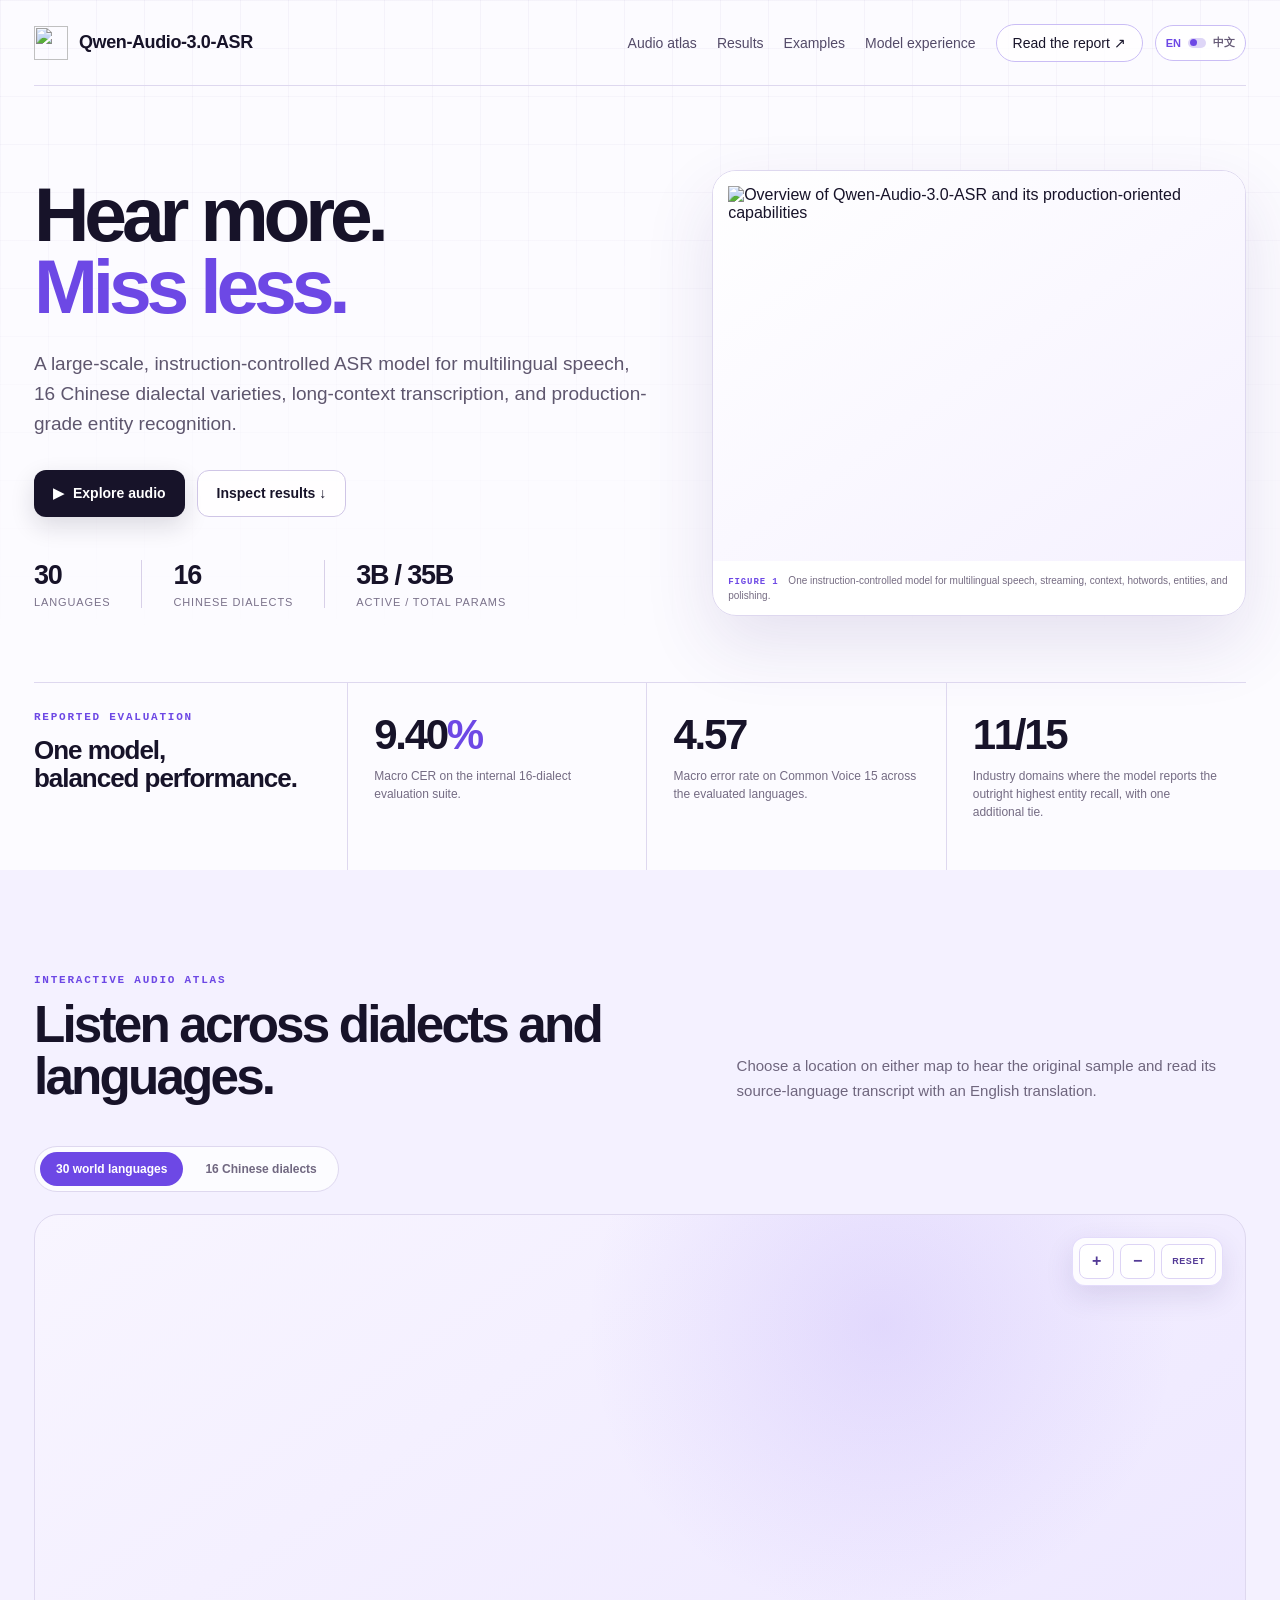
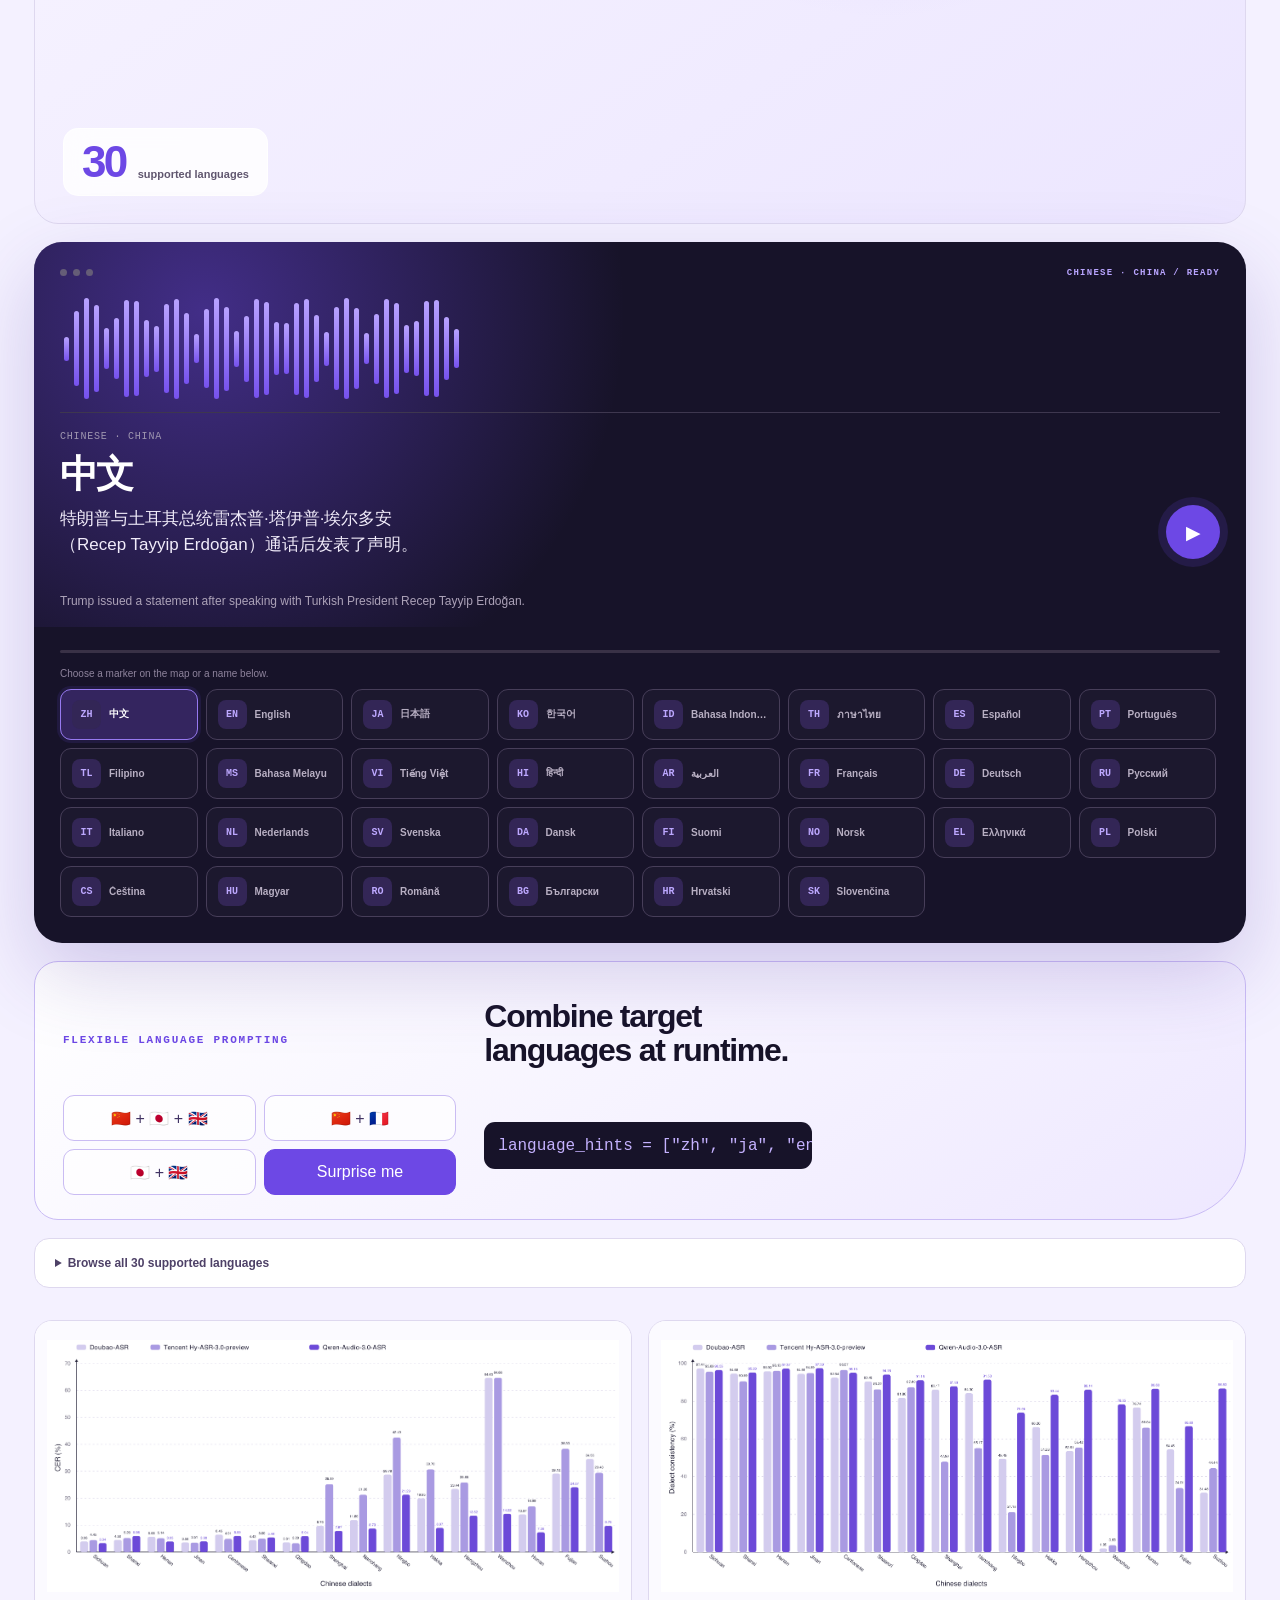
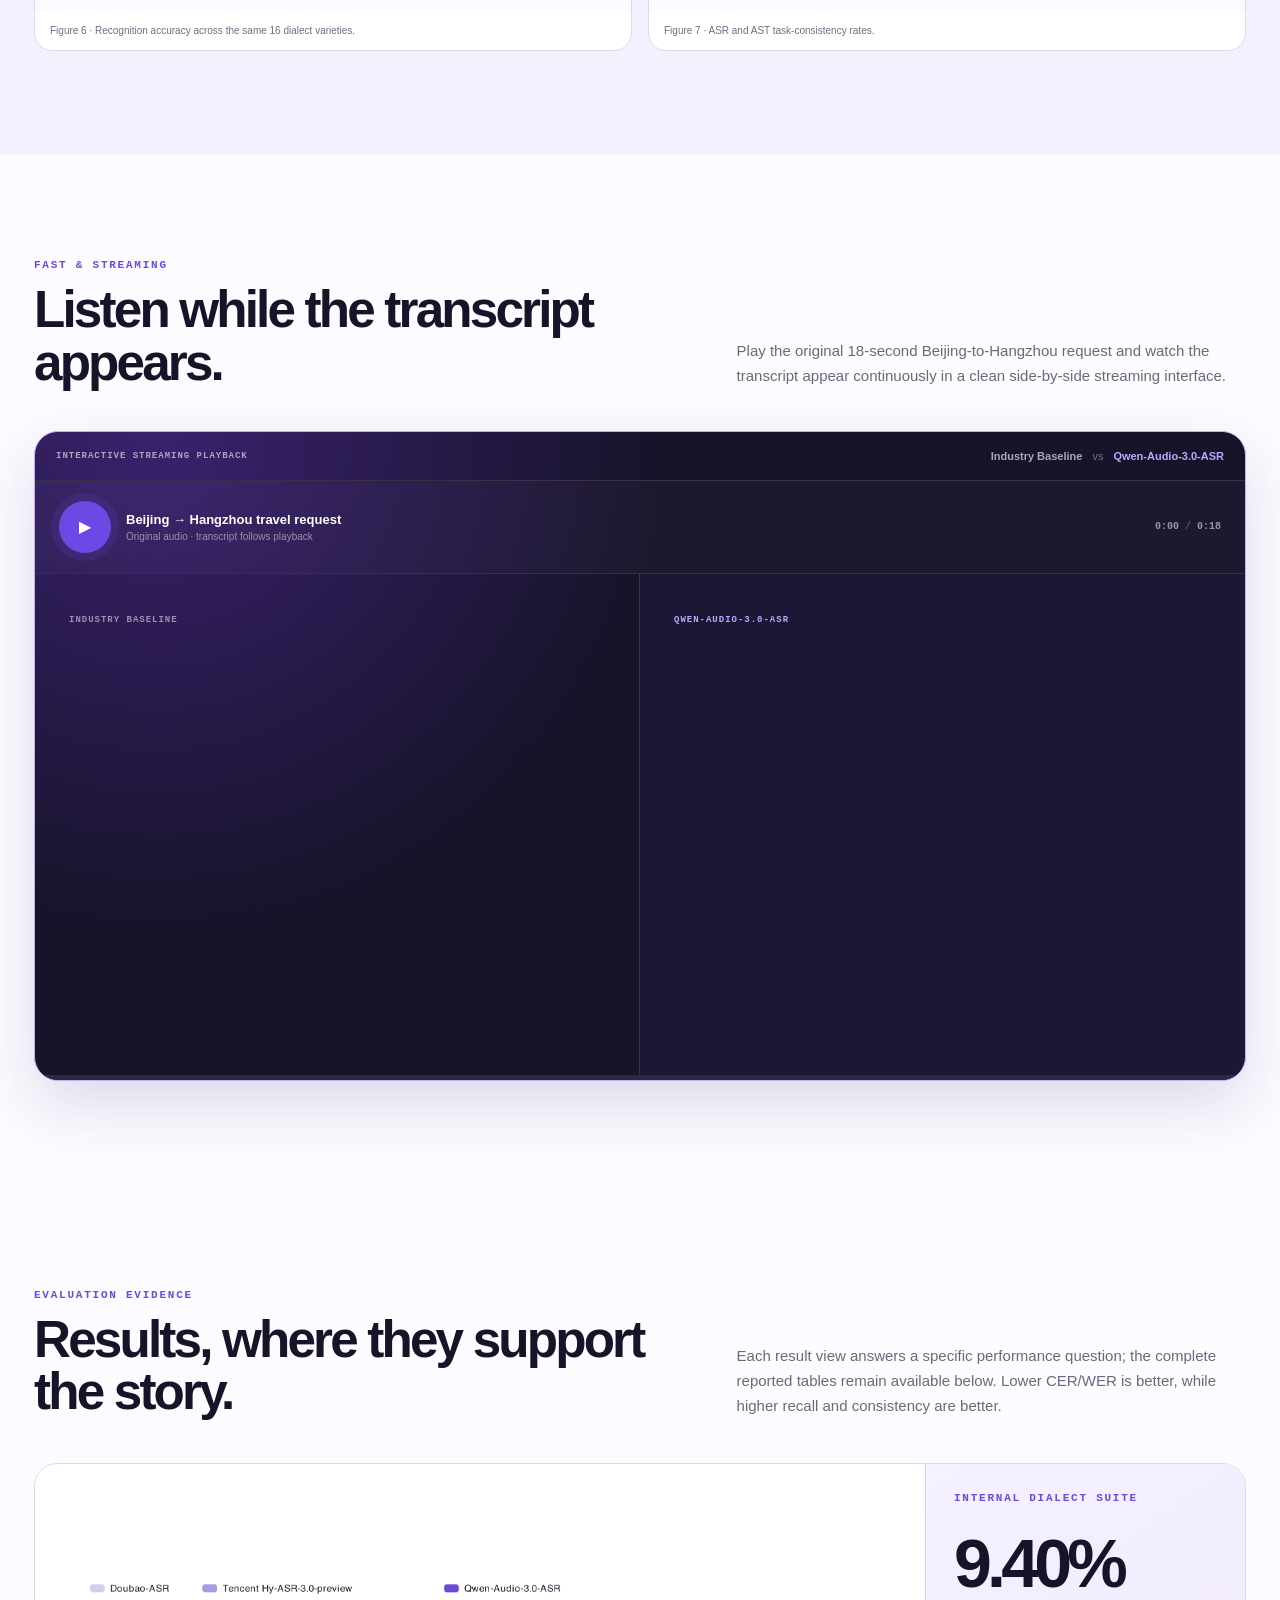
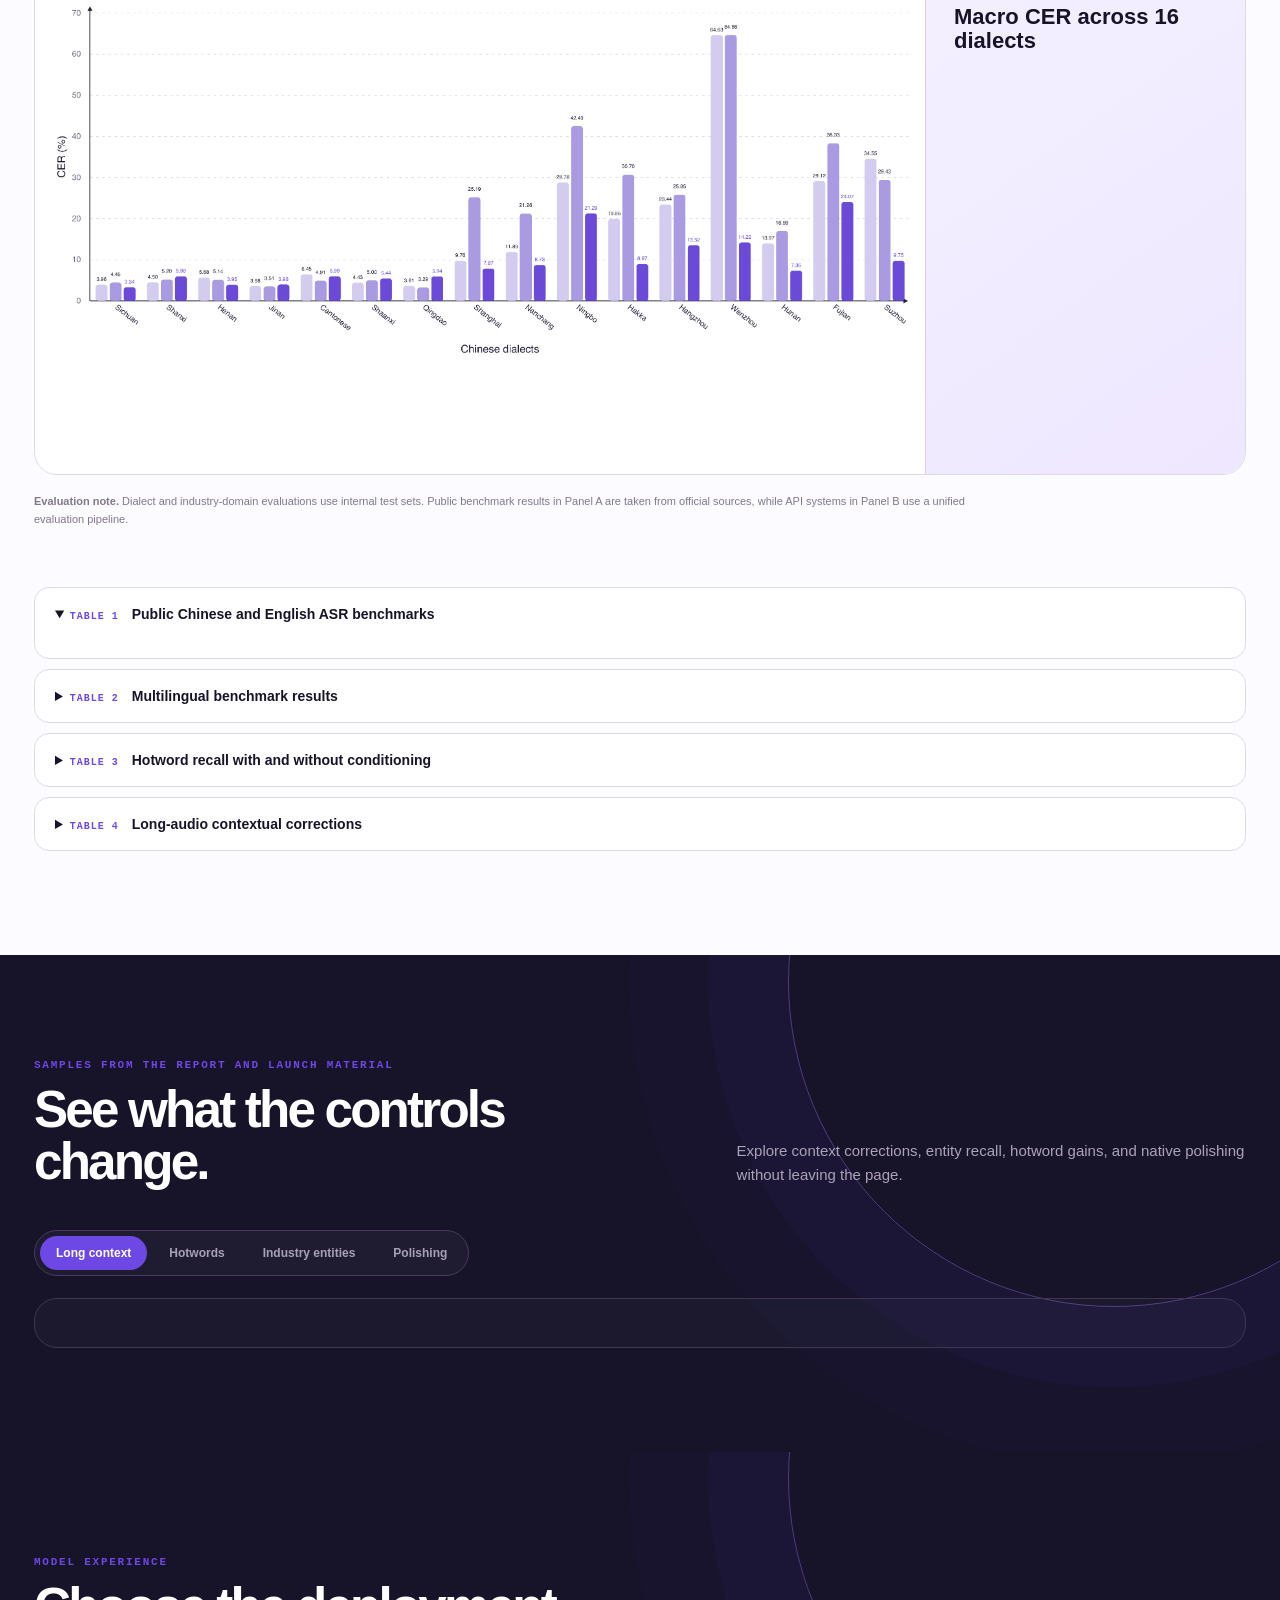
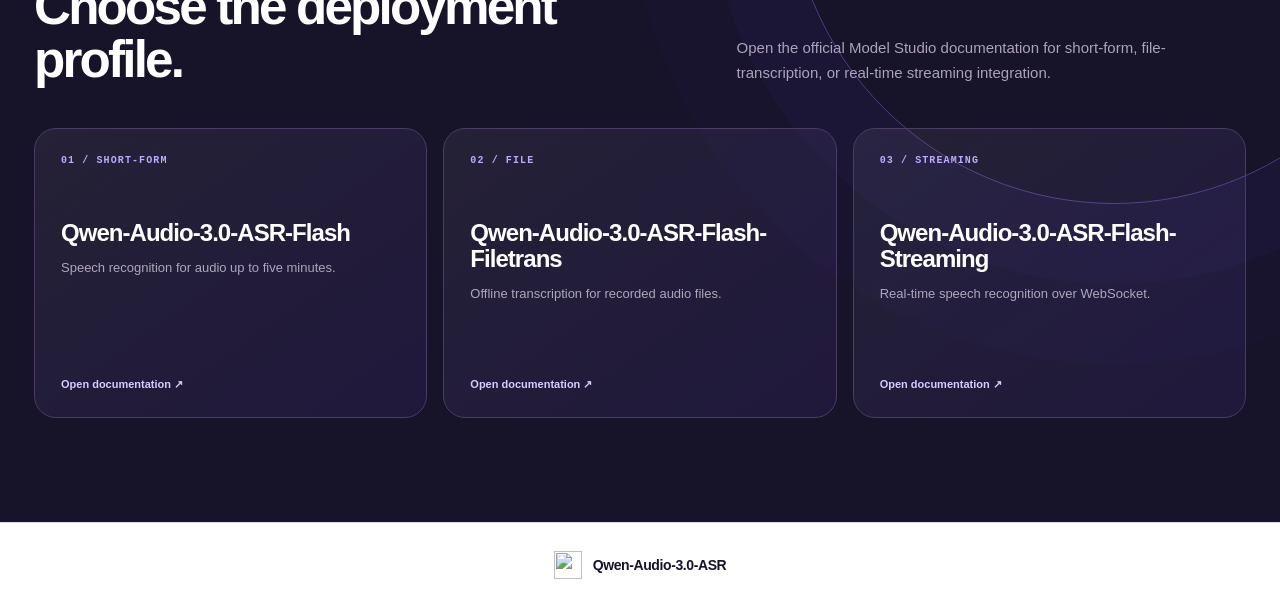
==== commit 4c40ae7d: "Correct headline evaluation summary" ====
--- a/qwen-audio-3.0-asr/index.html
+++ b/qwen-audio-3.0-asr/index.html
@@ -54,7 +54,7 @@
       <div class="proof-intro"><p class="section-kicker">Reported evaluation</p><h2 id="proof-title">One model,<br>balanced performance.</h2></div>
       <article class="proof-metric"><strong>9.40<span>%</span></strong><p>Macro CER on the internal 16-dialect evaluation suite.</p></article>
       <article class="proof-metric"><strong>4.57</strong><p>Macro error rate on Common Voice 15 across the evaluated languages.</p></article>
-      <article class="proof-metric"><strong>15/15</strong><p>Industry domains where the model reports the highest entity recall.</p></article>
+      <article class="proof-metric"><strong>11/15</strong><p>Industry domains where the model reports the outright highest entity recall, with one additional tie.</p></article>
     </section>
 
     <section class="section section-mist atlas-section" id="demo">
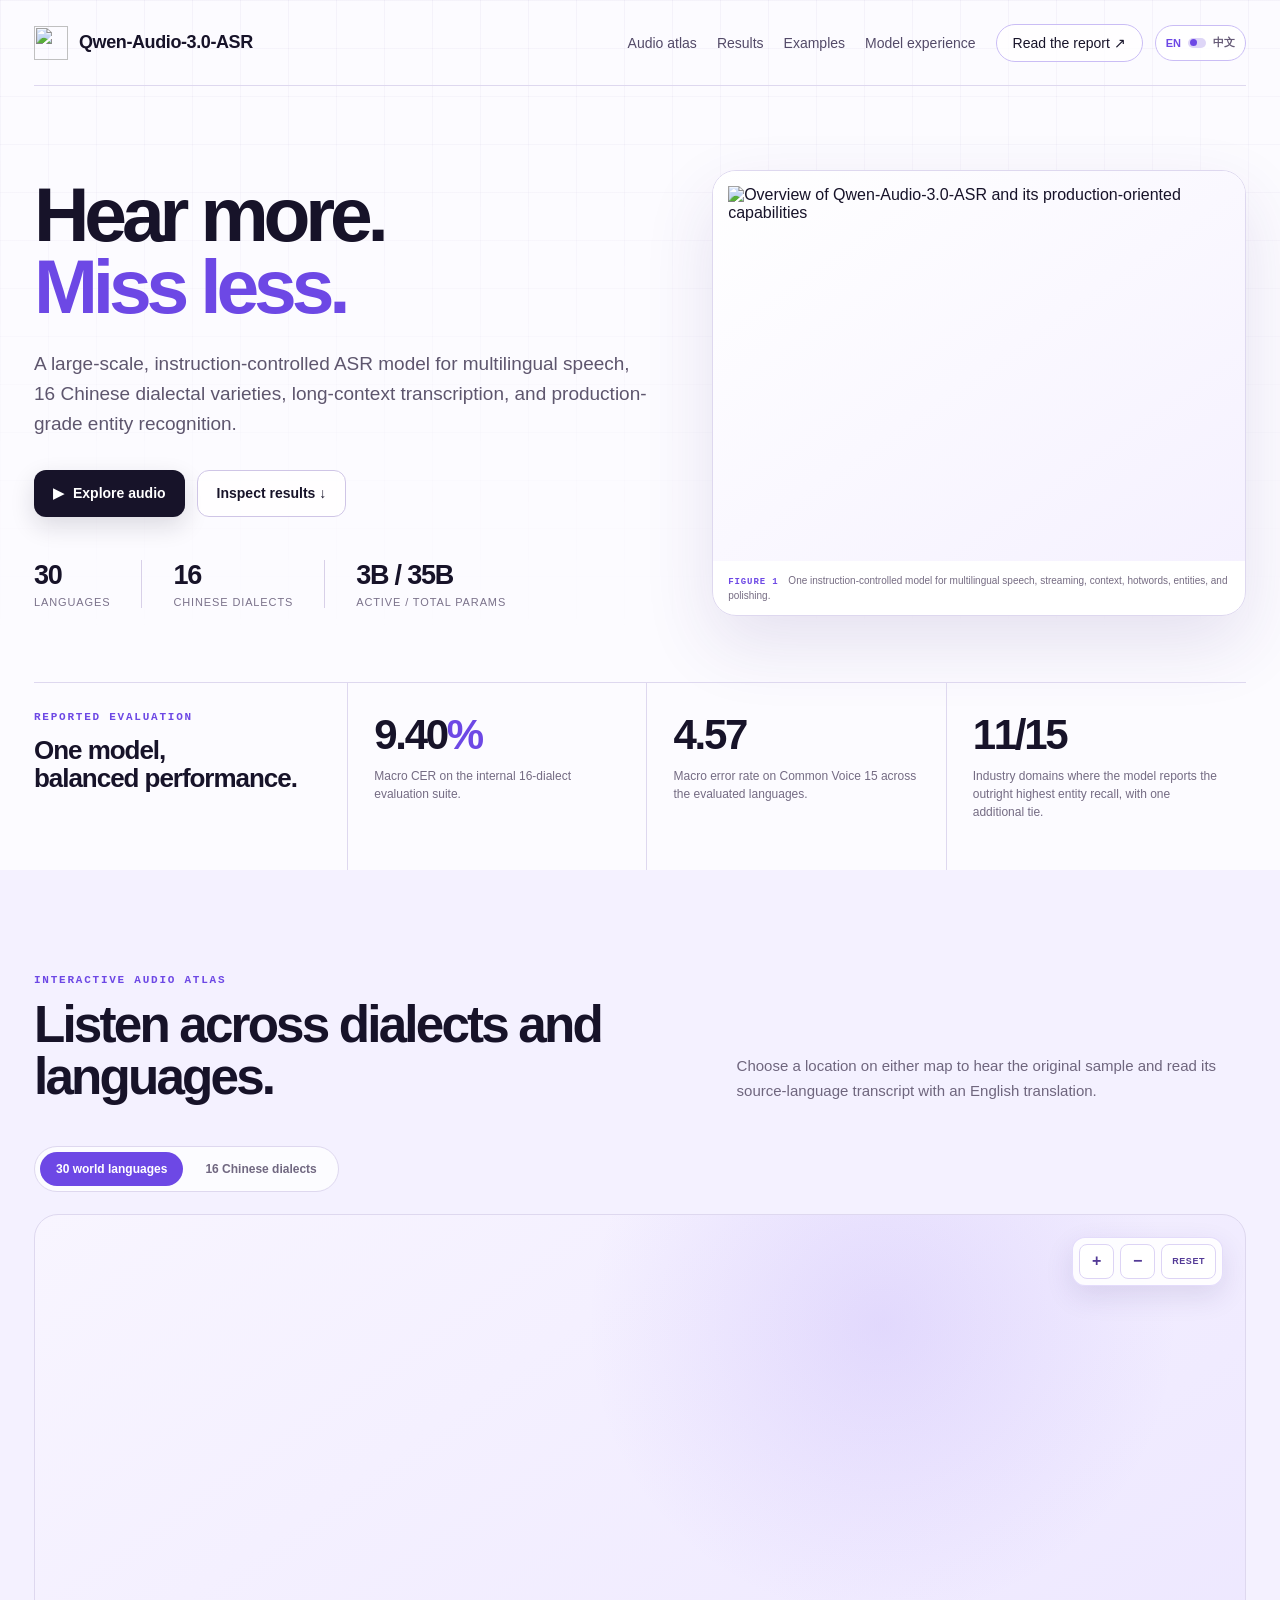
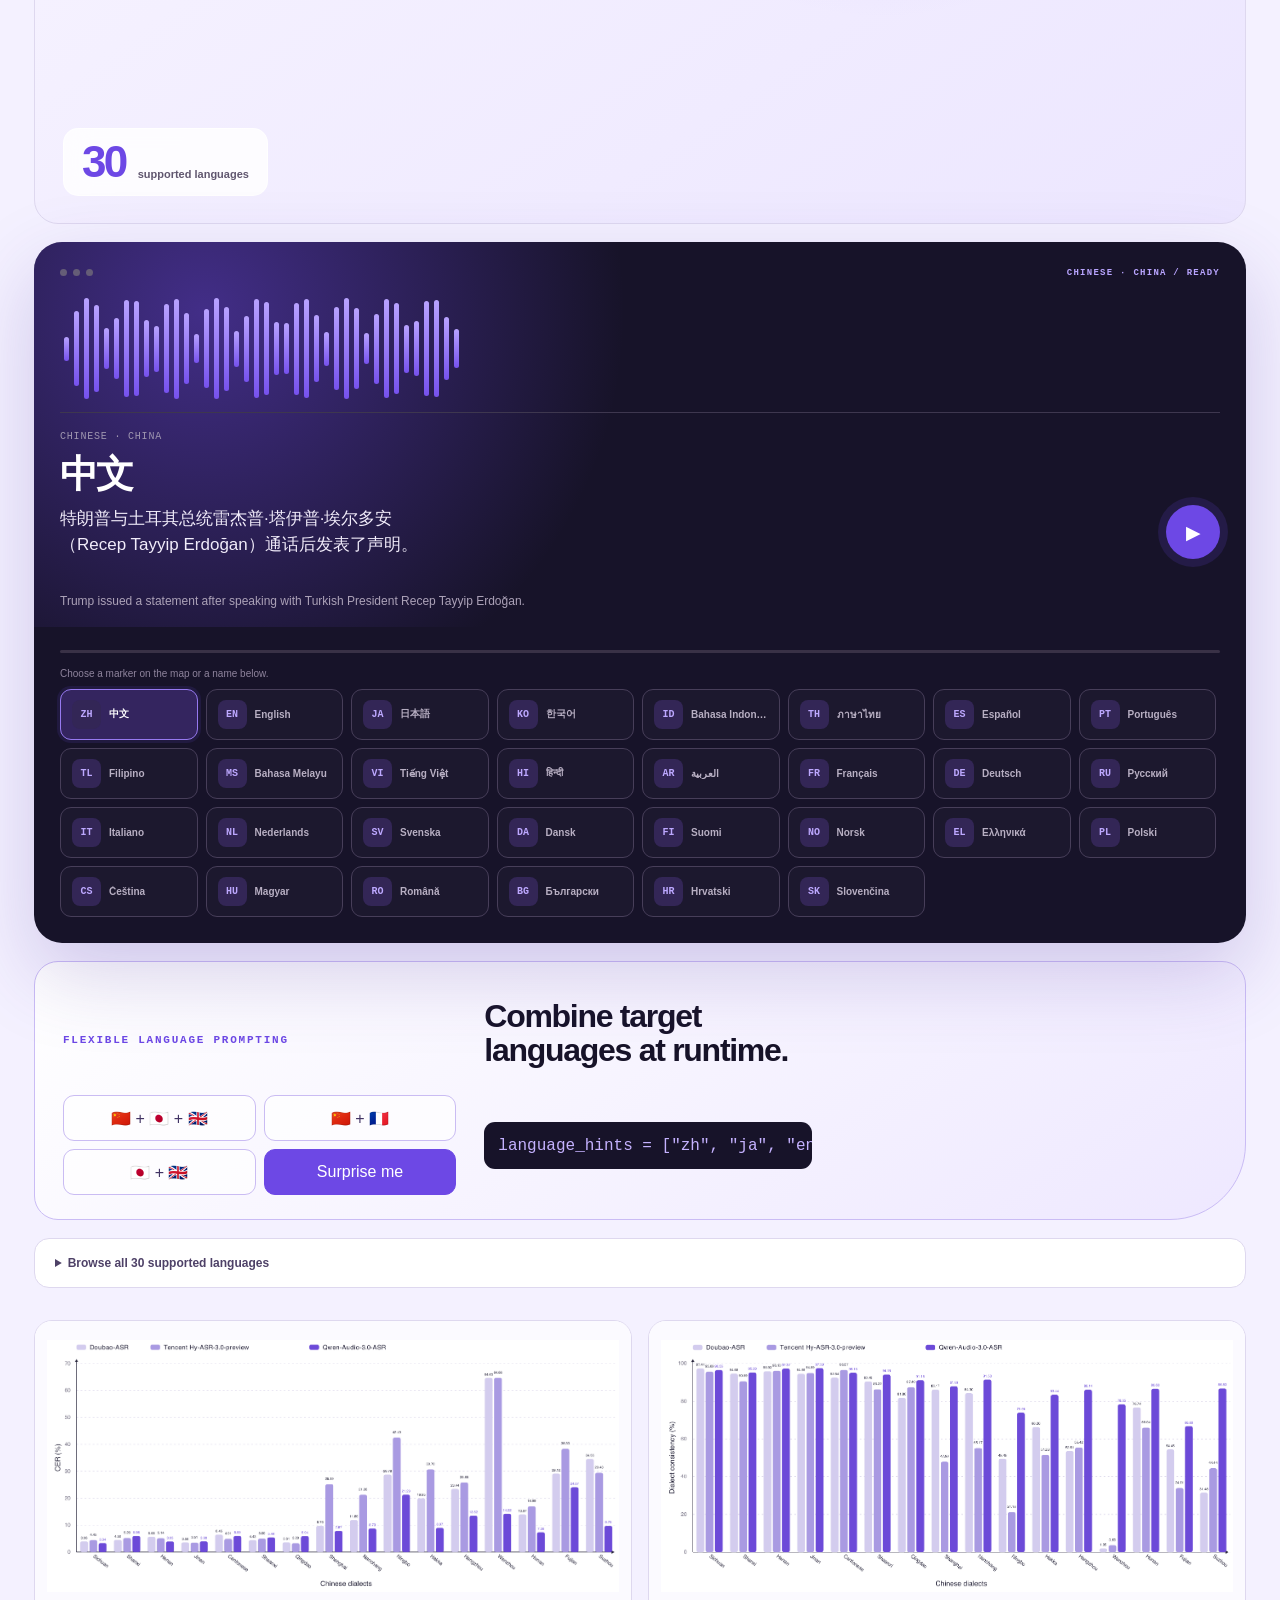
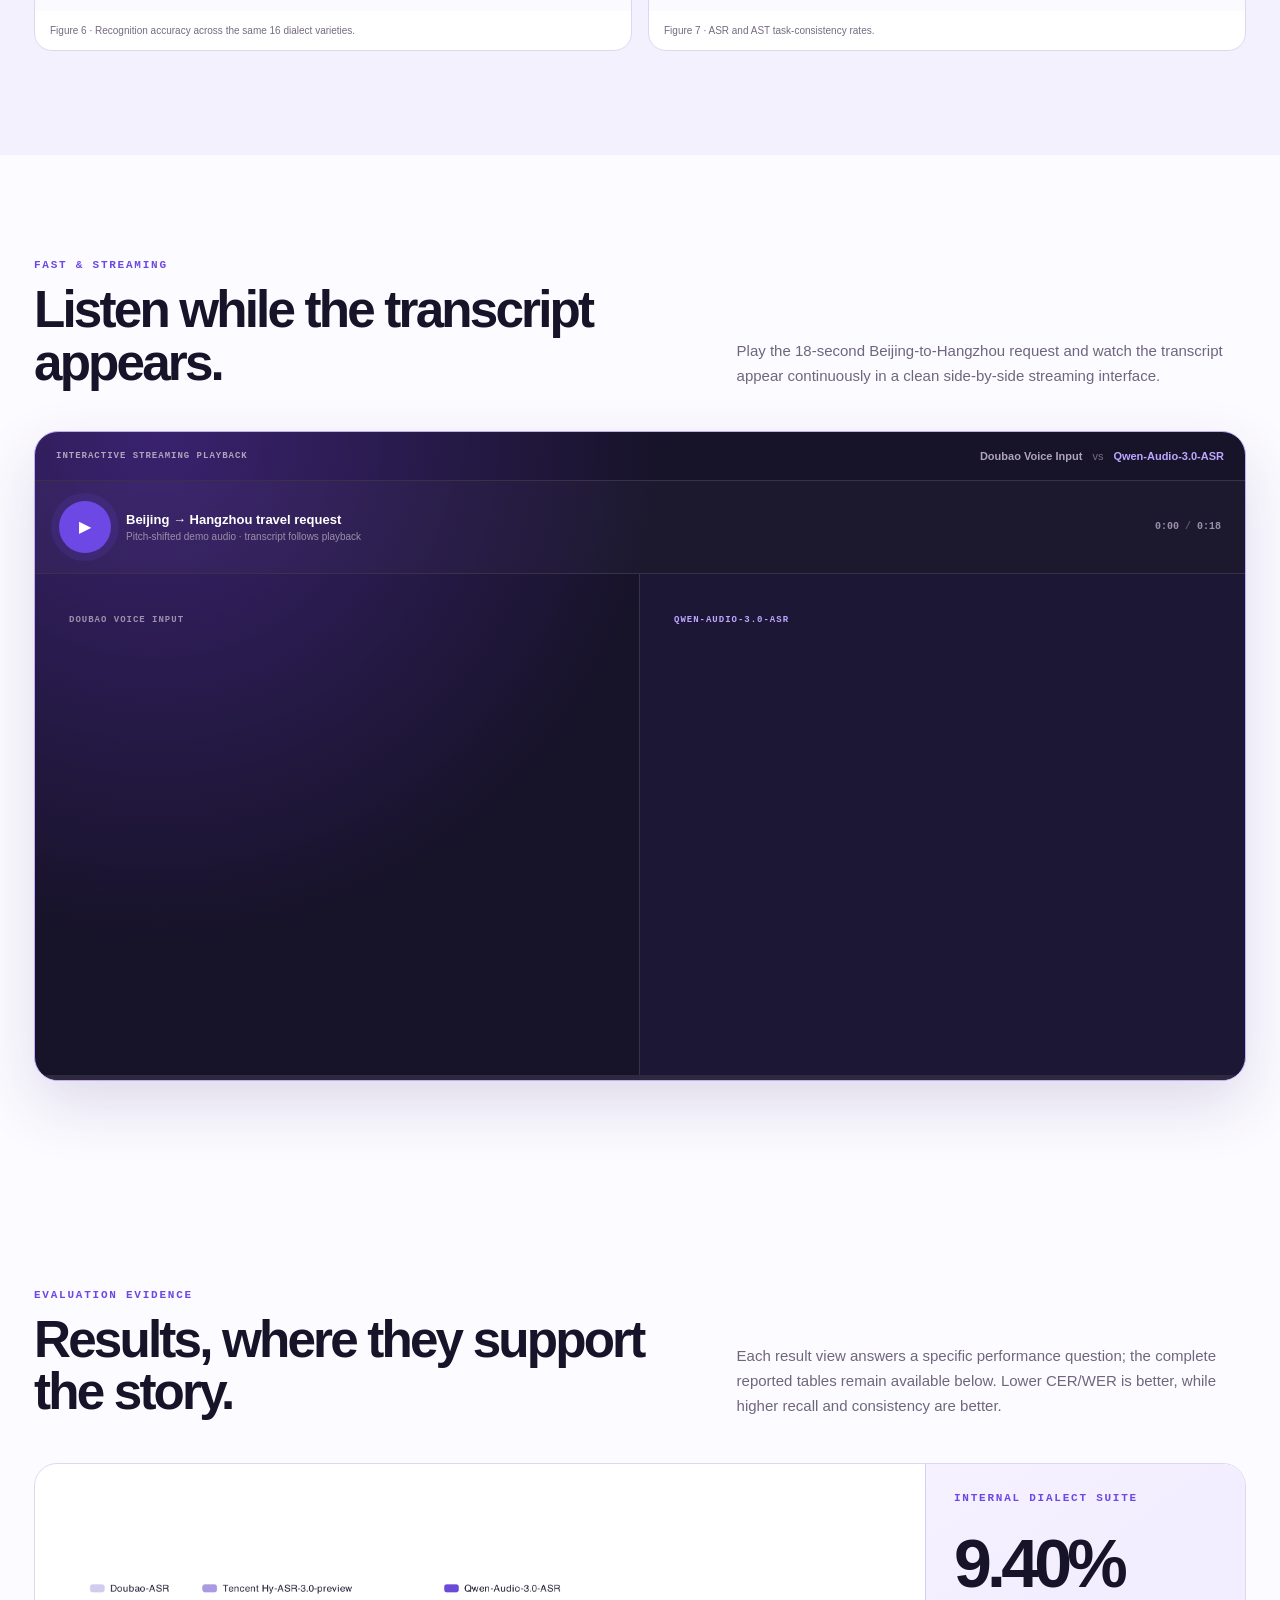
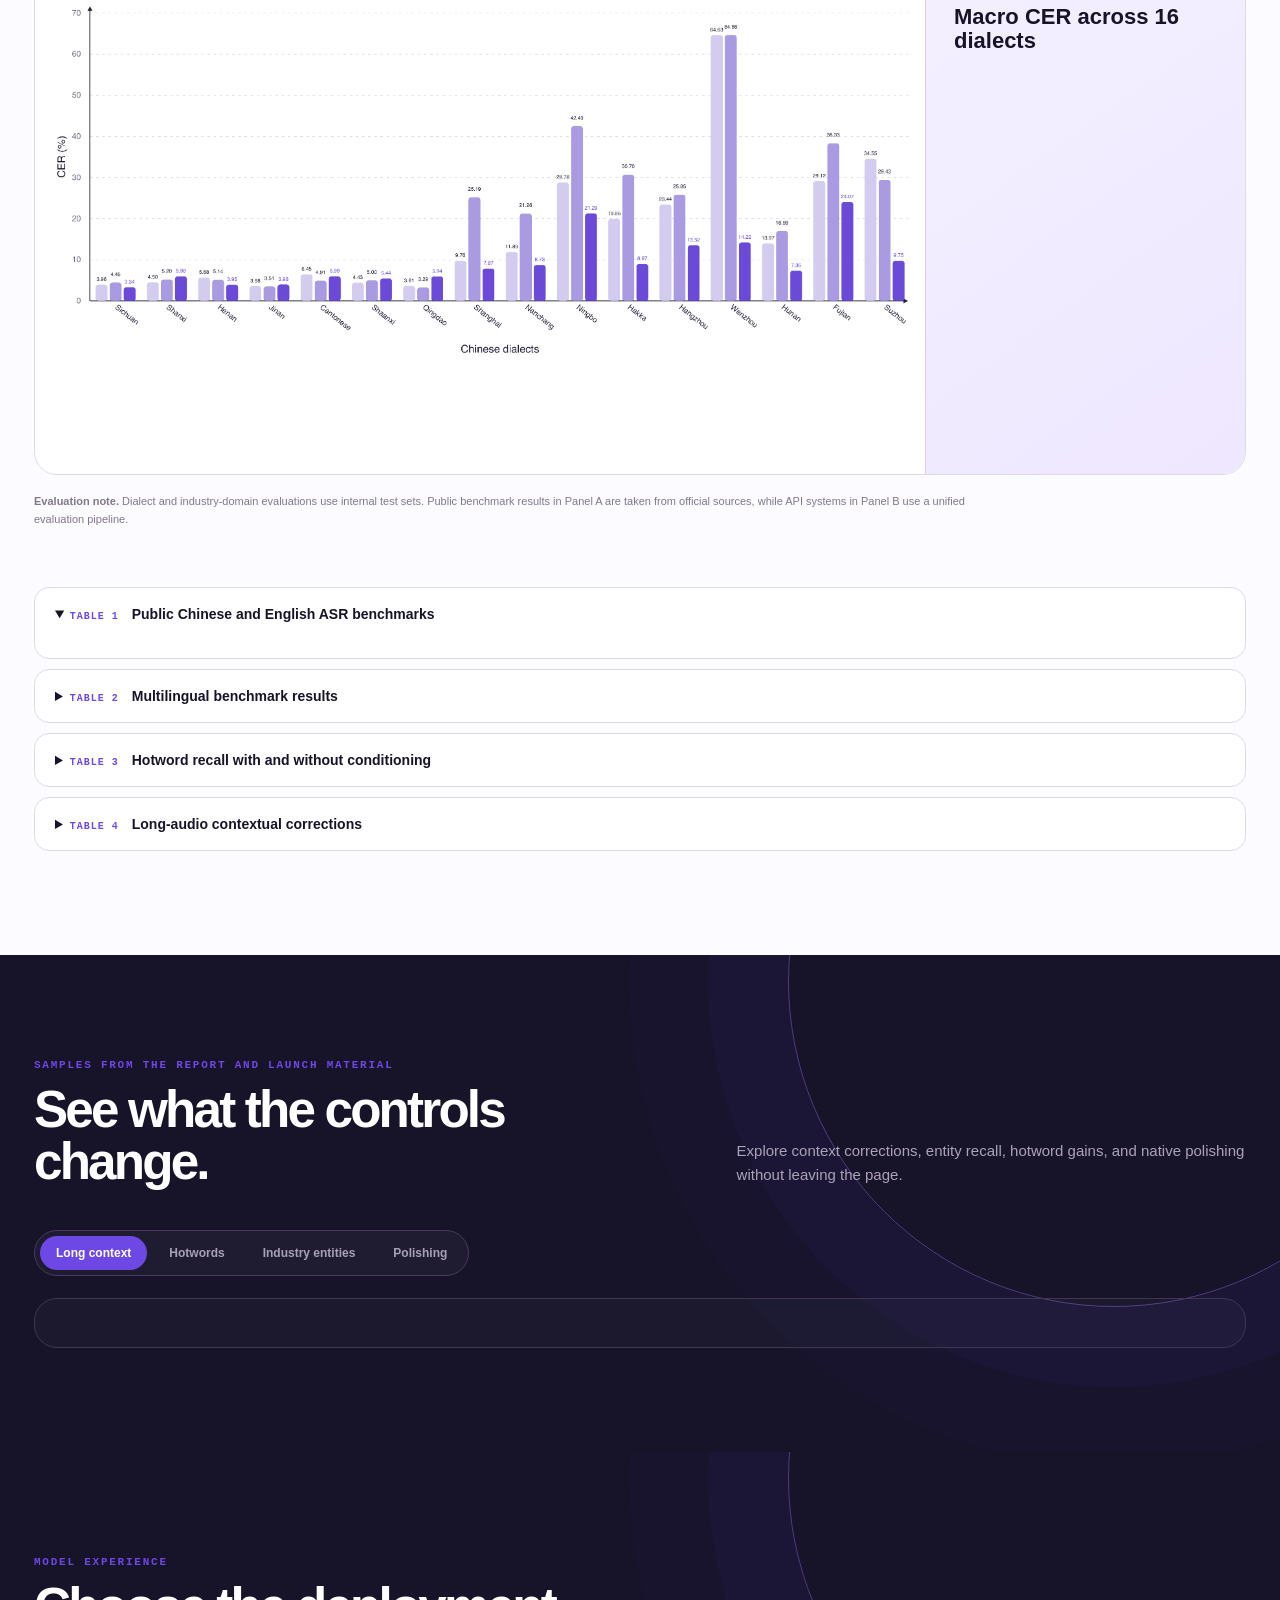
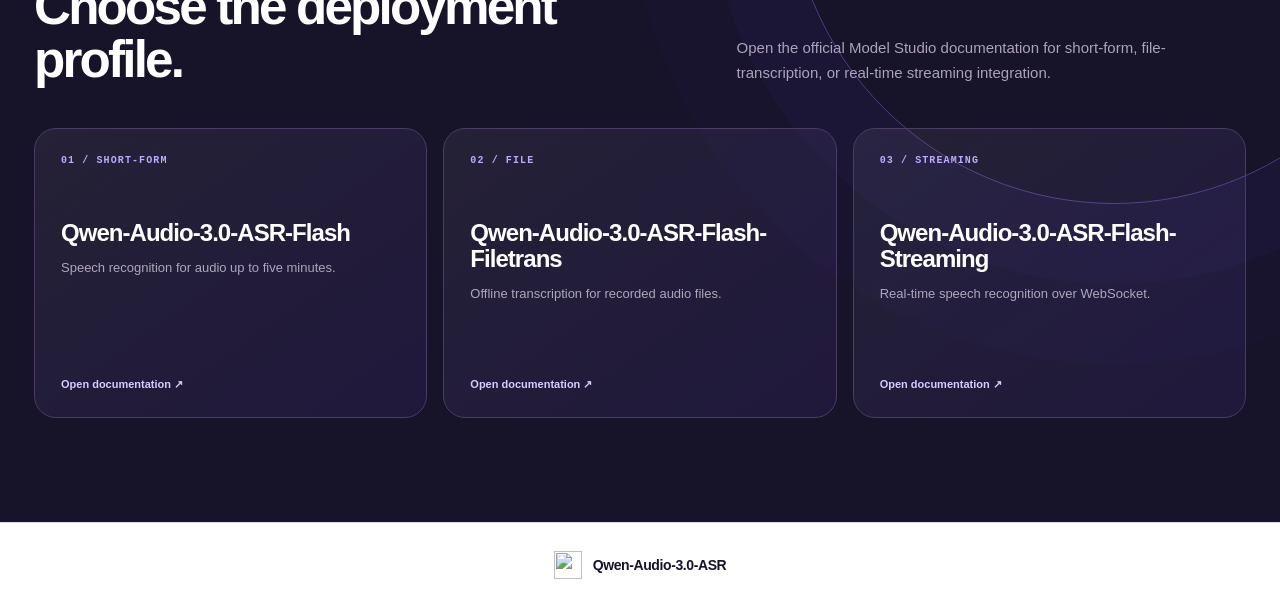
==== commit d954250d: "Update streaming comparison labels and pitch-shifted audio" ====
--- a/qwen-audio-3.0-asr/index.html
+++ b/qwen-audio-3.0-asr/index.html
@@ -85,13 +85,13 @@
     </section>
 
     <section class="section shell streaming-section" id="streaming">
-      <header class="section-header"><div><p class="section-kicker">Fast & streaming</p><h2>Listen while the transcript appears.</h2></div><p>Play the original 18-second Beijing-to-Hangzhou request and watch the transcript appear continuously in a clean side-by-side streaming interface.</p></header>
+      <header class="section-header"><div><p class="section-kicker">Fast & streaming</p><h2>Listen while the transcript appears.</h2></div><p>Play the 18-second Beijing-to-Hangzhou request and watch the transcript appear continuously in a clean side-by-side streaming interface.</p></header>
       <div class="video-frame streaming-player">
-        <div class="video-topline"><span>Interactive streaming playback</span><b>Industry Baseline</b><i>vs</i><b>Qwen-Audio-3.0-ASR</b></div>
-        <div class="streaming-audio-control"><button id="stream-play" type="button" aria-label="Play Beijing to Hangzhou streaming example">▶</button><div><b>Beijing → Hangzhou travel request</b><span>Original audio · transcript follows playback</span></div><div class="stream-time"><span id="stream-current">0:00</span><i>/</i><span id="stream-duration">0:18</span></div></div>
-        <div class="video-mock"><div><small>INDUSTRY BASELINE</small><p id="baseline-live-text" aria-live="polite"></p><span class="typing-caret"></span></div><div><small>QWEN-AUDIO-3.0-ASR</small><p id="qwen-live-text" aria-live="polite"></p><span class="typing-caret"></span></div></div>
+        <div class="video-topline"><span>Interactive streaming playback</span><b>Doubao Voice Input</b><i>vs</i><b>Qwen-Audio-3.0-ASR</b></div>
+        <div class="streaming-audio-control"><button id="stream-play" type="button" aria-label="Play Beijing to Hangzhou streaming example">▶</button><div><b>Beijing → Hangzhou travel request</b><span>Pitch-shifted demo audio · transcript follows playback</span></div><div class="stream-time"><span id="stream-current">0:00</span><i>/</i><span id="stream-duration">0:18</span></div></div>
+        <div class="video-mock"><div><small>DOUBAO VOICE INPUT</small><p id="baseline-live-text" aria-live="polite"></p><span class="typing-caret"></span></div><div><small>QWEN-AUDIO-3.0-ASR</small><p id="qwen-live-text" aria-live="polite"></p><span class="typing-caret"></span></div></div>
         <div class="stream-track"><span id="stream-track-progress"></span></div>
-        <audio id="stream-audio" preload="metadata" src="assets/audio/streaming-beijing-hangzhou.m4a"></audio>
+        <audio id="stream-audio" preload="metadata" src="assets/audio/streaming-beijing-hangzhou-pitchshift.m4a"></audio>
       </div>
     </section>
 
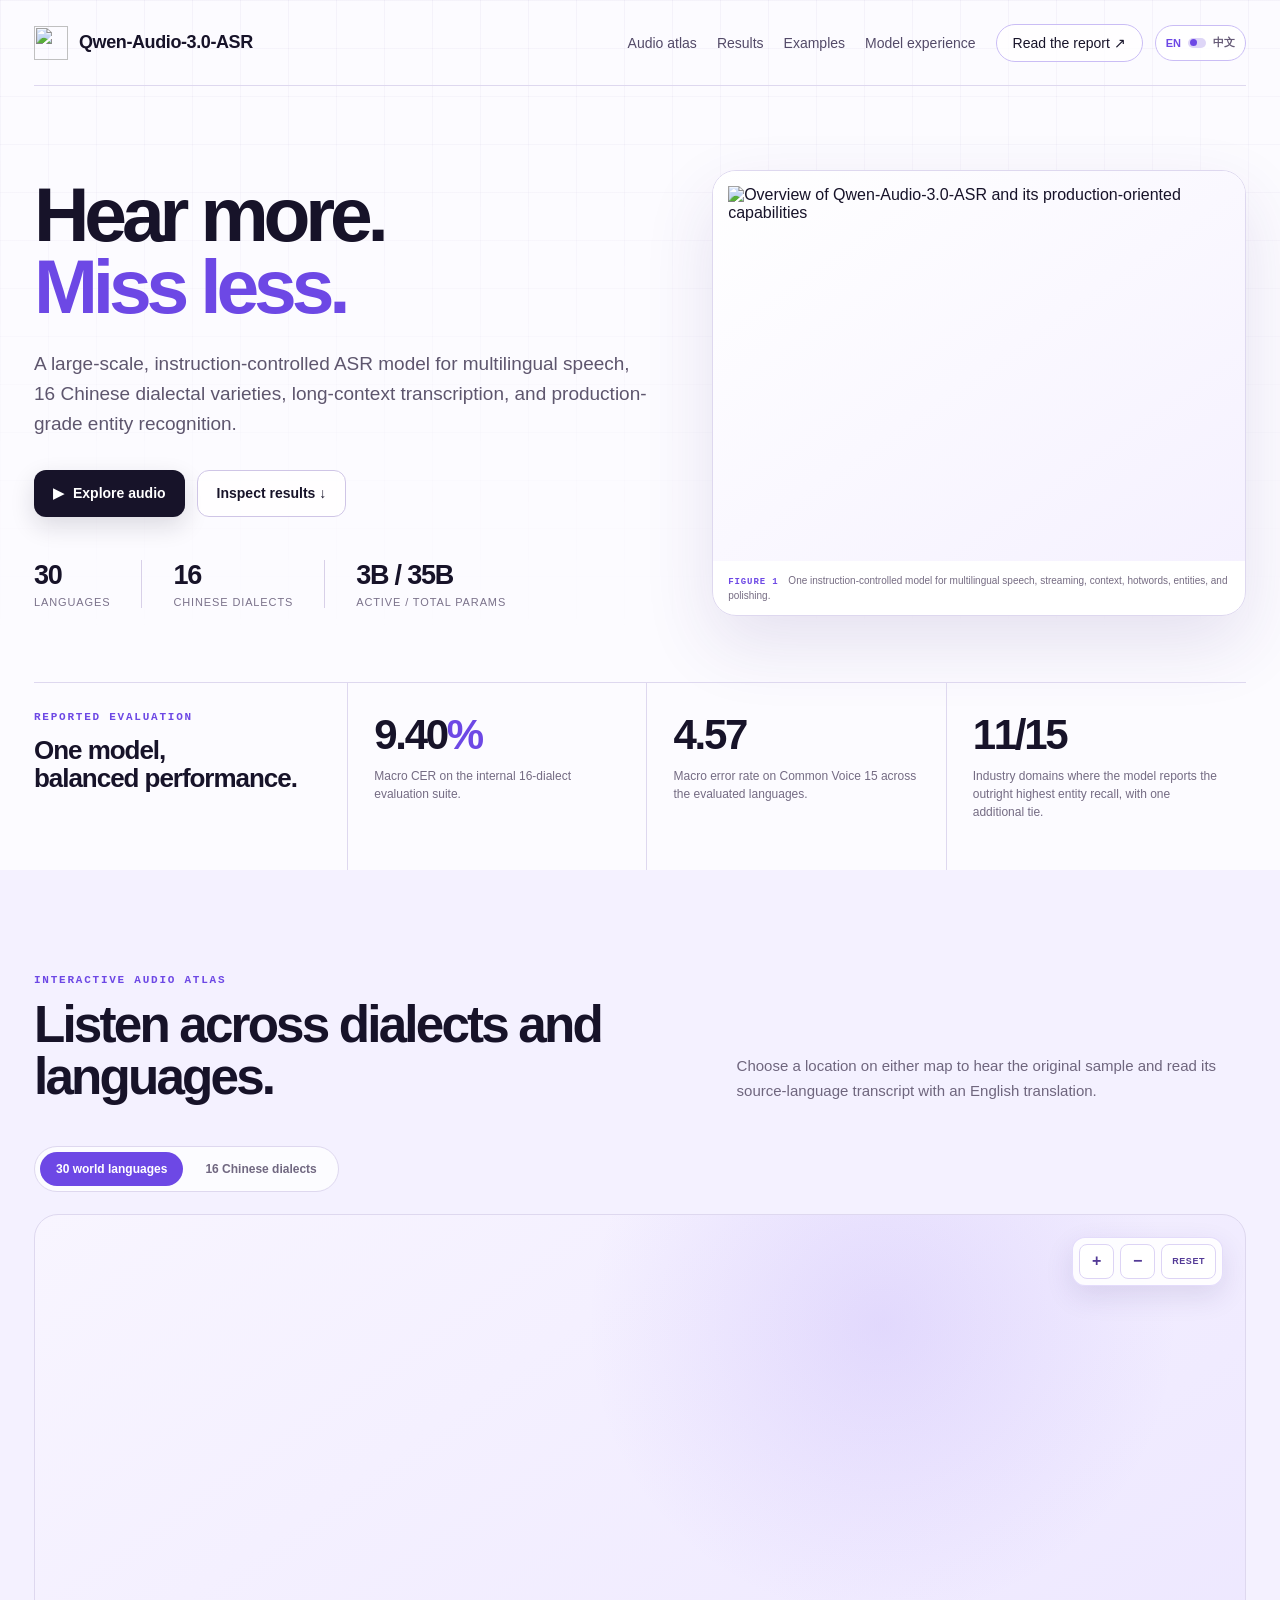
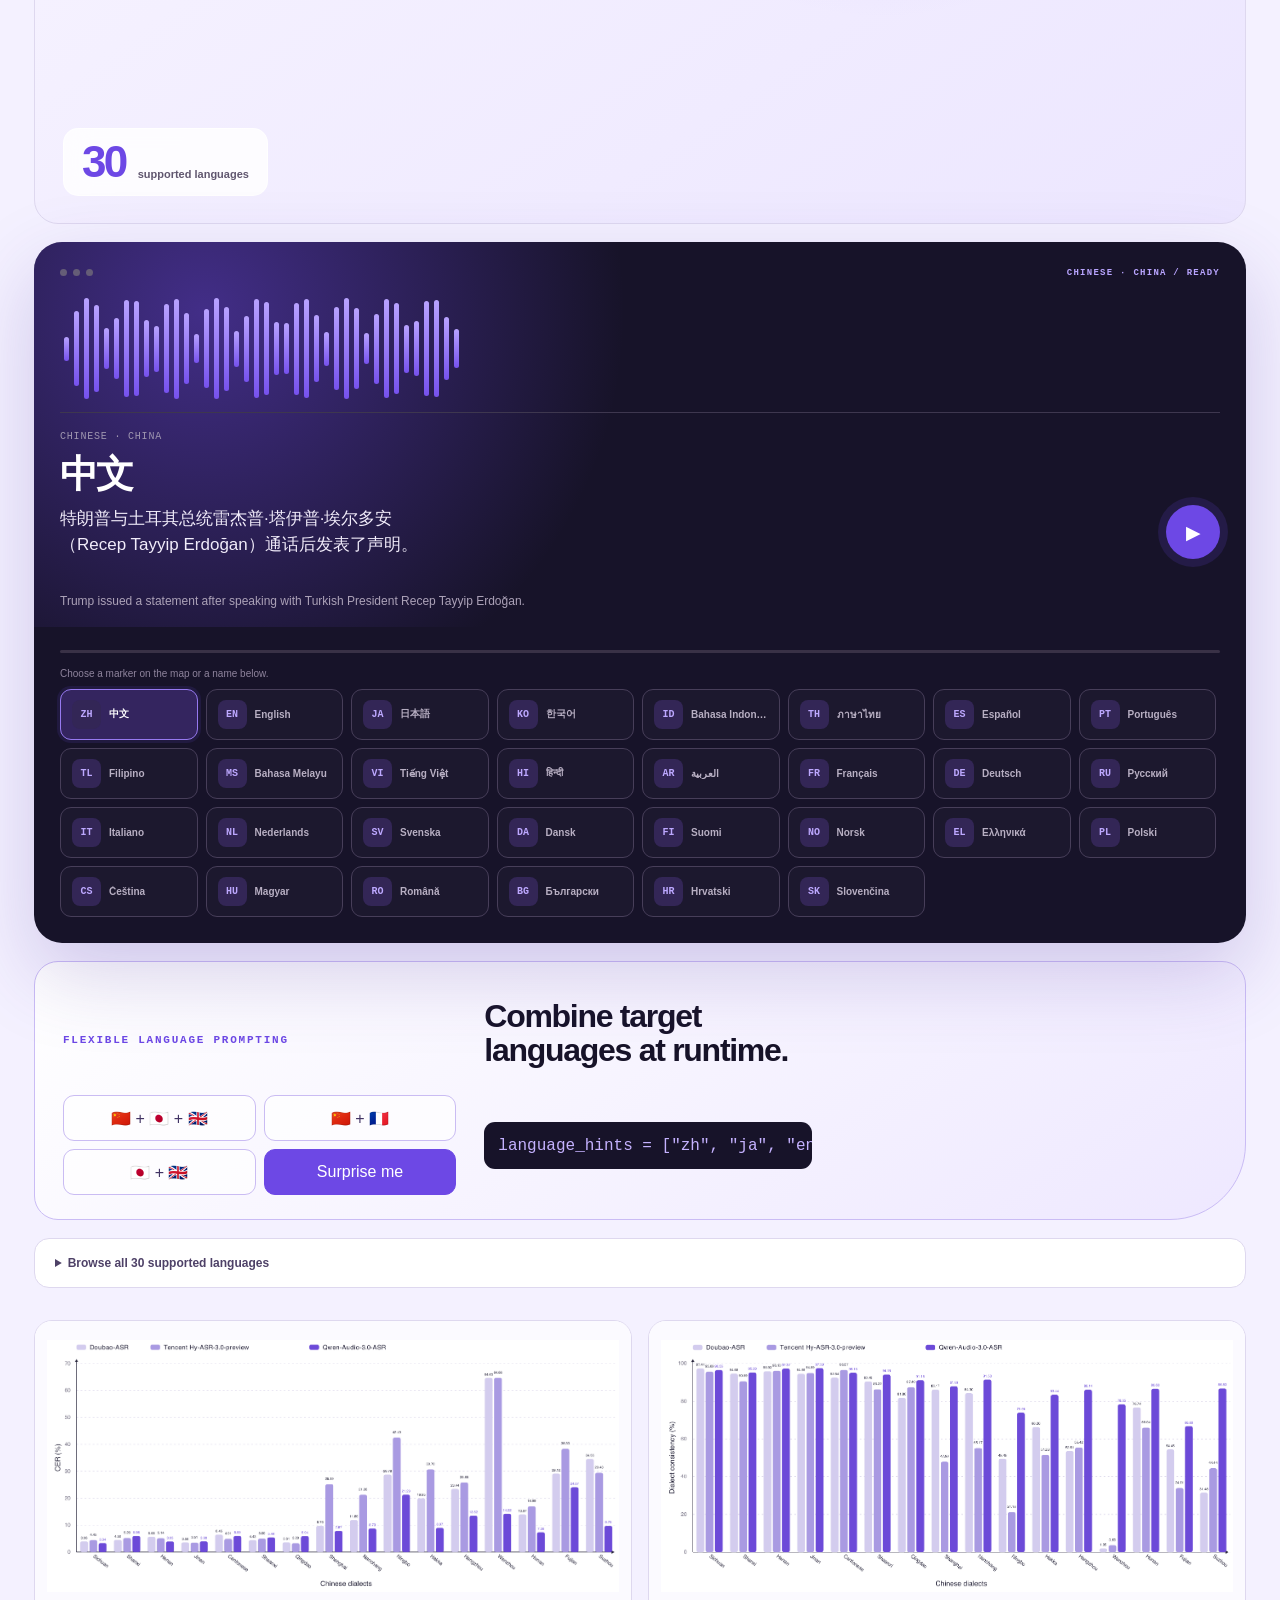
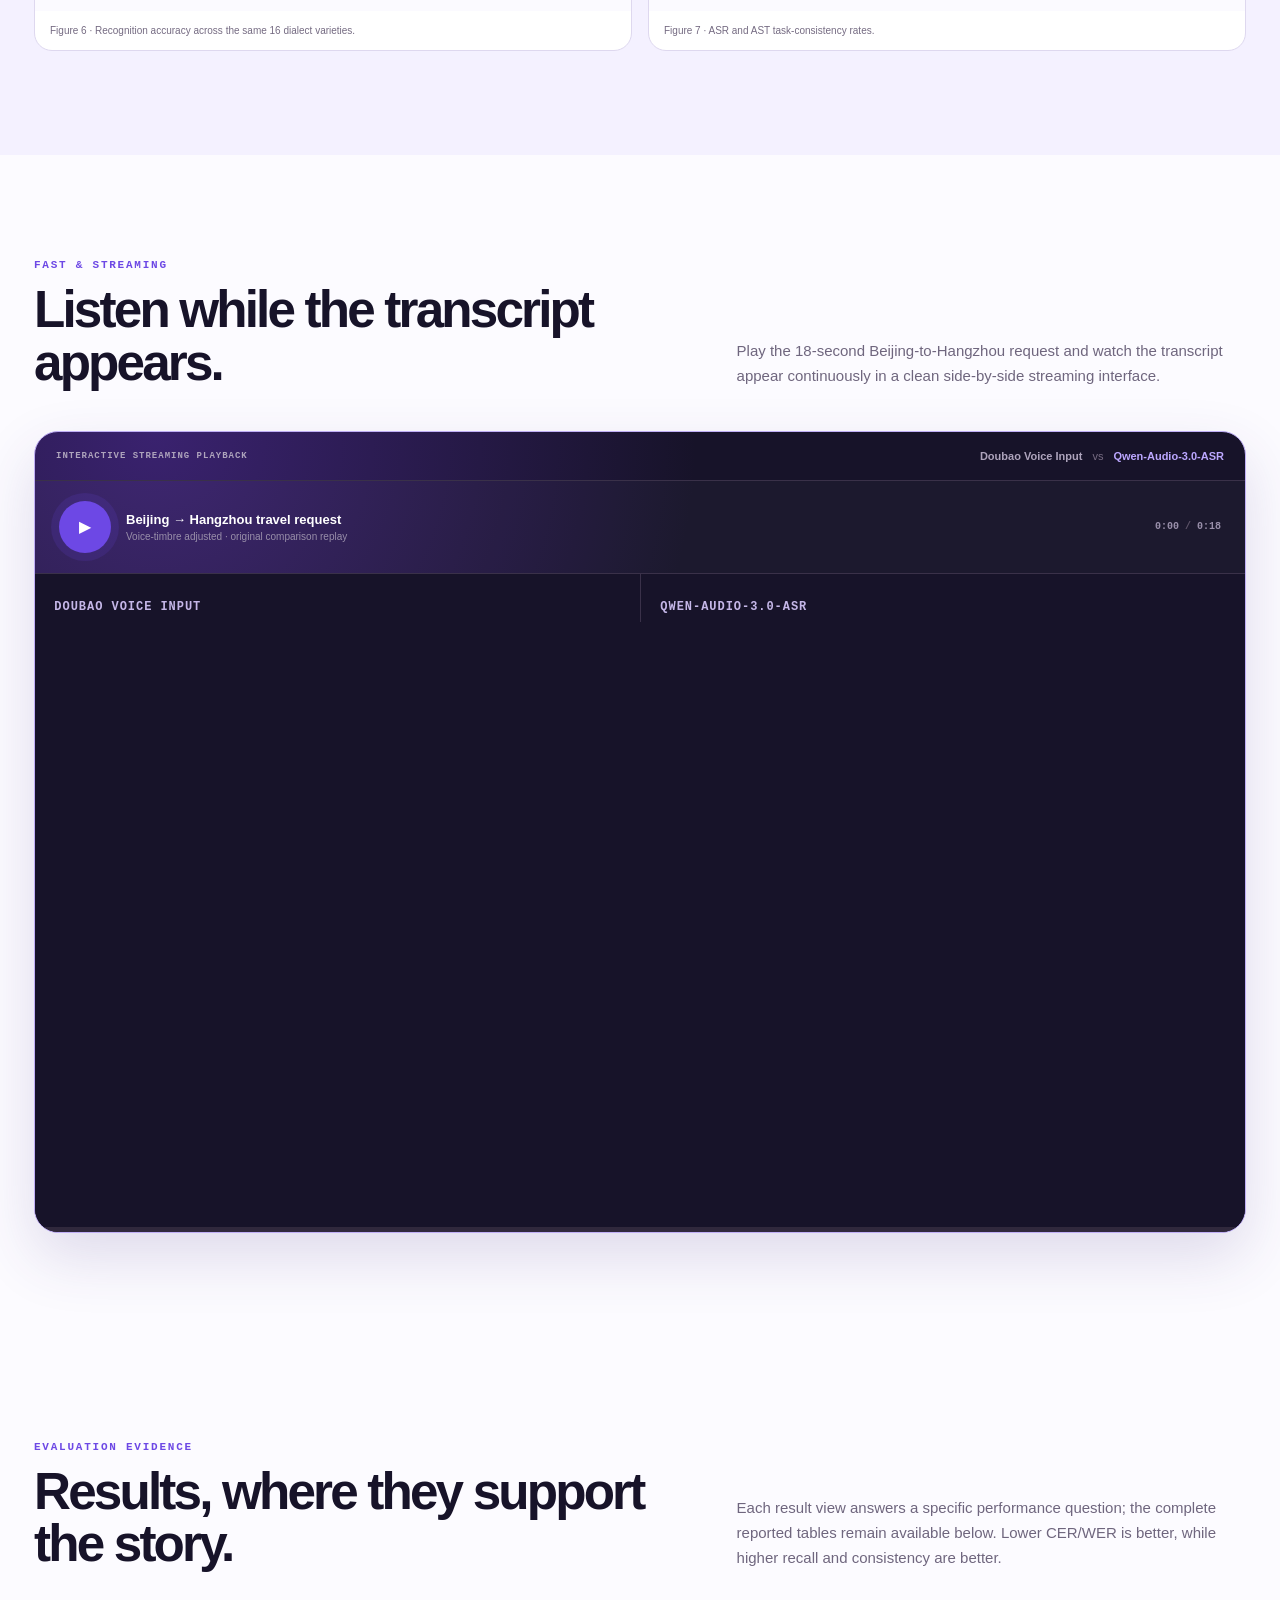
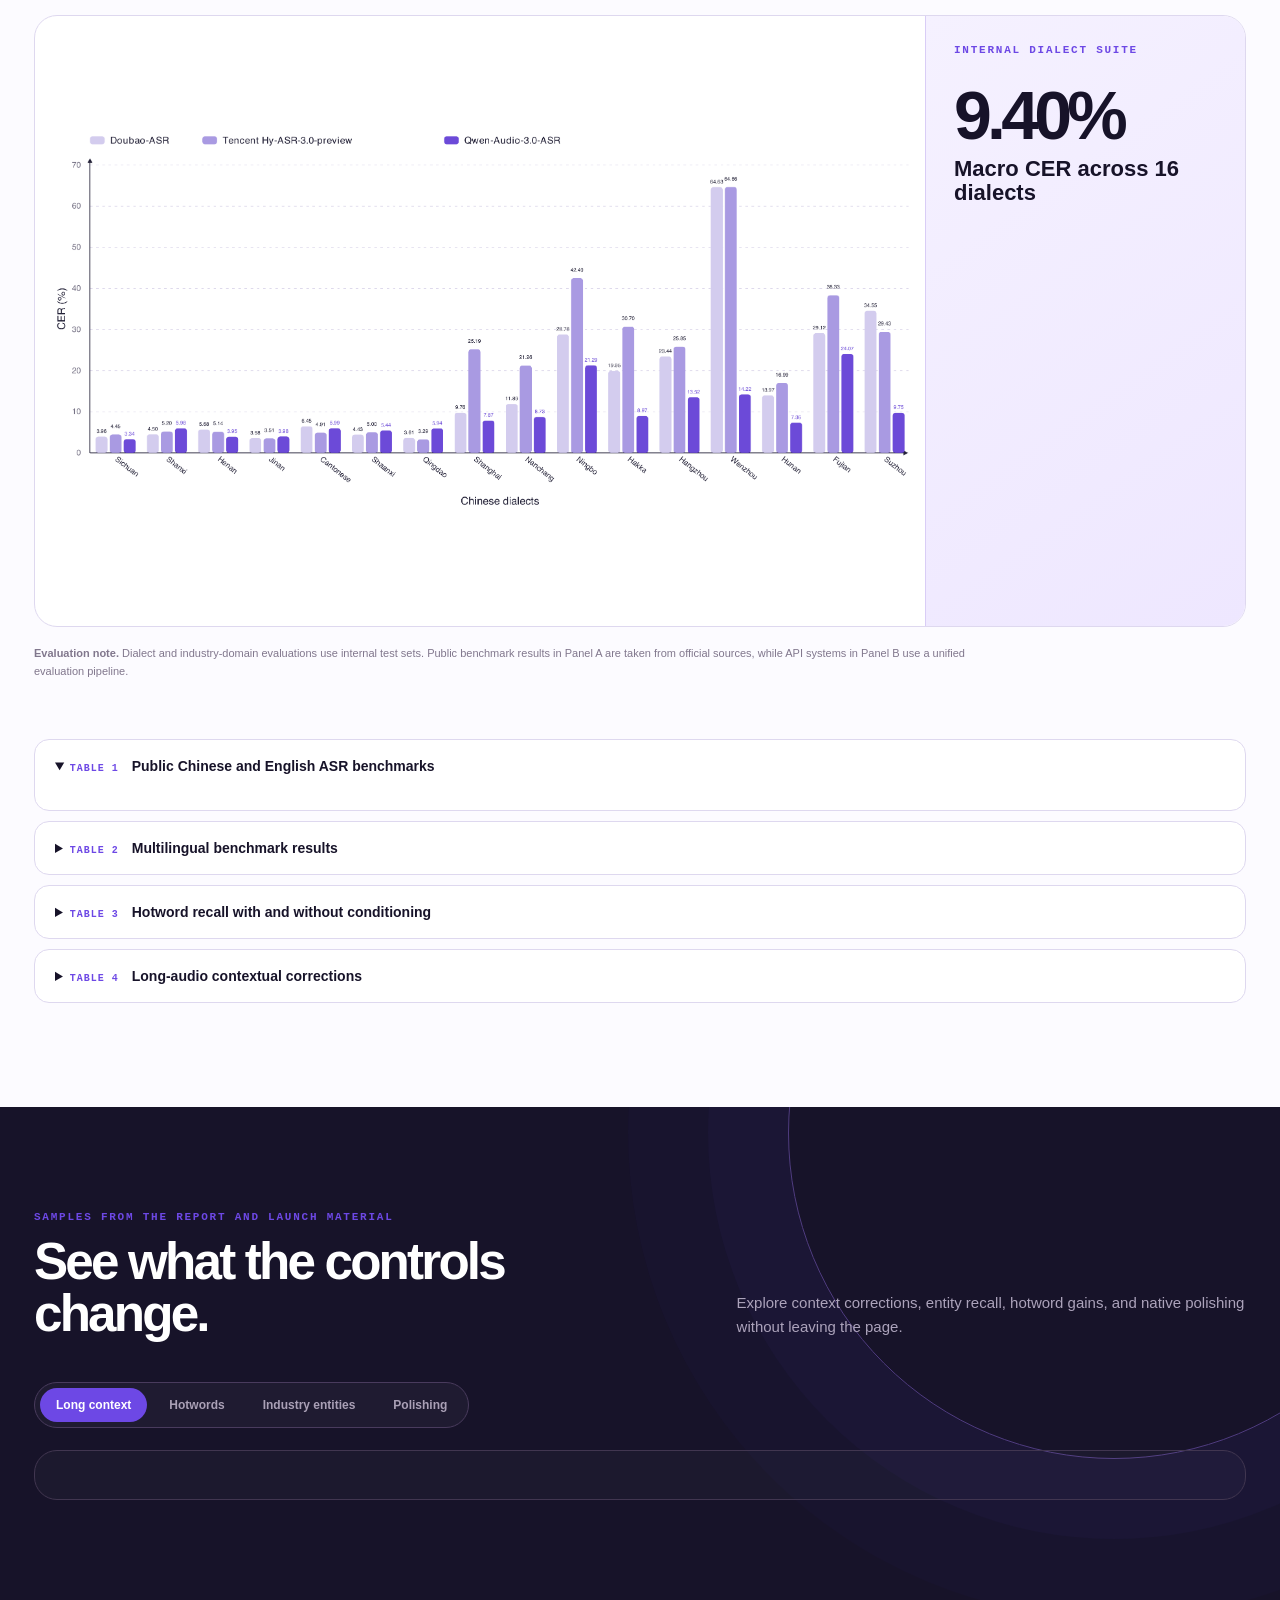
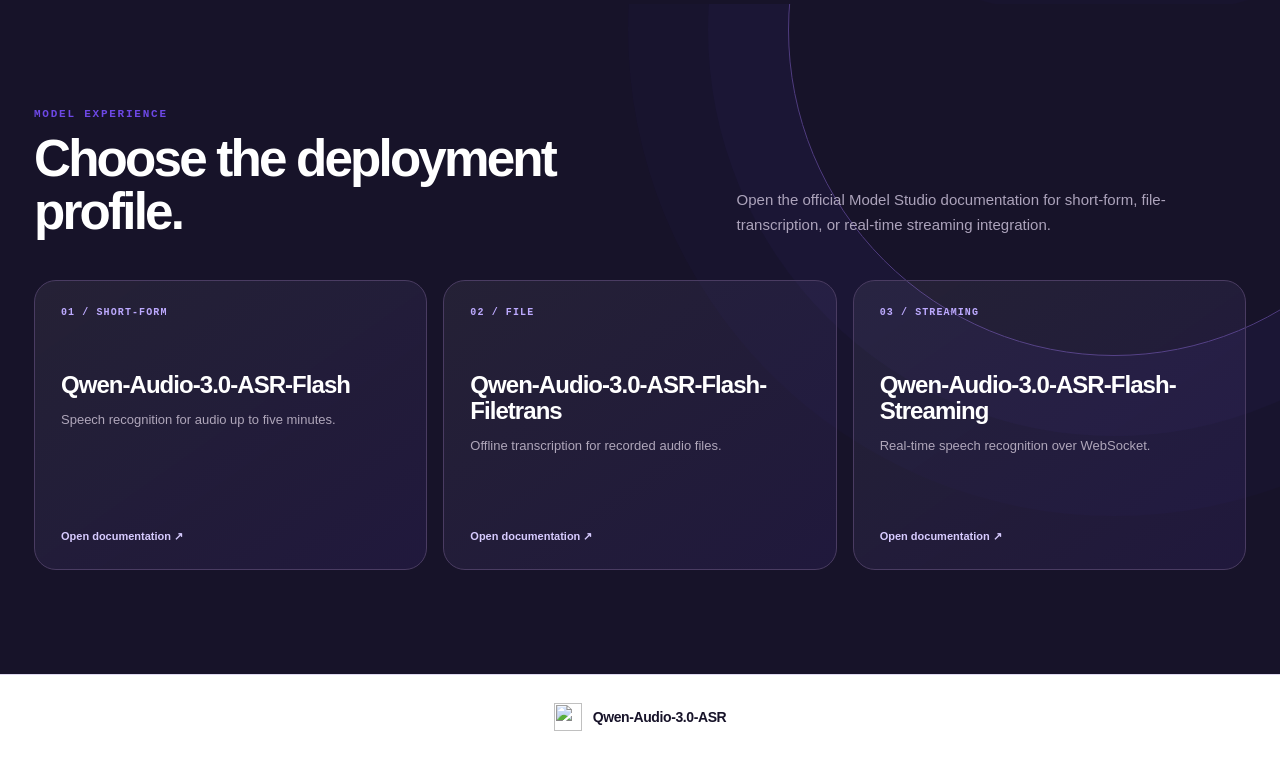
==== commit 2638d164: "Replay original streaming frames with synchronized timbre-adjusted audio" ====
--- a/qwen-audio-3.0-asr/index.html
+++ b/qwen-audio-3.0-asr/index.html
@@ -88,10 +88,10 @@
       <header class="section-header"><div><p class="section-kicker">Fast & streaming</p><h2>Listen while the transcript appears.</h2></div><p>Play the 18-second Beijing-to-Hangzhou request and watch the transcript appear continuously in a clean side-by-side streaming interface.</p></header>
       <div class="video-frame streaming-player">
         <div class="video-topline"><span>Interactive streaming playback</span><b>Doubao Voice Input</b><i>vs</i><b>Qwen-Audio-3.0-ASR</b></div>
-        <div class="streaming-audio-control"><button id="stream-play" type="button" aria-label="Play Beijing to Hangzhou streaming example">▶</button><div><b>Beijing → Hangzhou travel request</b><span>Pitch-shifted demo audio · transcript follows playback</span></div><div class="stream-time"><span id="stream-current">0:00</span><i>/</i><span id="stream-duration">0:18</span></div></div>
-        <div class="video-mock"><div><small>DOUBAO VOICE INPUT</small><p id="baseline-live-text" aria-live="polite"></p><span class="typing-caret"></span></div><div><small>QWEN-AUDIO-3.0-ASR</small><p id="qwen-live-text" aria-live="polite"></p><span class="typing-caret"></span></div></div>
+        <div class="streaming-audio-control"><button id="stream-play" type="button" aria-label="Play Beijing to Hangzhou streaming example">▶</button><div><b>Beijing → Hangzhou travel request</b><span>Voice-timbre adjusted · original comparison replay</span></div><div class="stream-time"><span id="stream-current">0:00</span><i>/</i><span id="stream-duration">0:18</span></div></div>
+        <div class="stream-replay-labels"><span>DOUBAO VOICE INPUT</span><span>QWEN-AUDIO-3.0-ASR</span></div>
+        <video id="stream-audio" class="stream-replay-video" preload="metadata" playsinline src="assets/video/streaming-frame-matched.mp4" aria-label="Original streaming comparison with adjusted voice timbre"></video>
         <div class="stream-track"><span id="stream-track-progress"></span></div>
-        <audio id="stream-audio" preload="metadata" src="assets/audio/streaming-beijing-hangzhou-pitchshift.m4a"></audio>
       </div>
     </section>
 
--- a/qwen-audio-3.0-asr/styles.css
+++ b/qwen-audio-3.0-asr/styles.css
@@ -740,3 +740,10 @@
   .atlas-player { min-height: 600px; }
   .atlas-player .showcase-selector { grid-template-columns: repeat(2,minmax(0,1fr)); }
 }
+
+/* Text is replayed directly from the original video frames. */
+.streaming-player { min-height: 0; }
+.stream-replay-labels { display: grid; grid-template-columns: 1fr 1fr; background: #171329; }
+.stream-replay-labels span { padding: 26px 3.2% 8px; font: 700 12px ui-monospace,monospace; letter-spacing: .08em; color: #c5b7e8; }
+.stream-replay-labels span + span { border-left: 1px solid #3a3149; }
+.stream-replay-video { display: block; width: 100%; height: auto; background: #171329; }
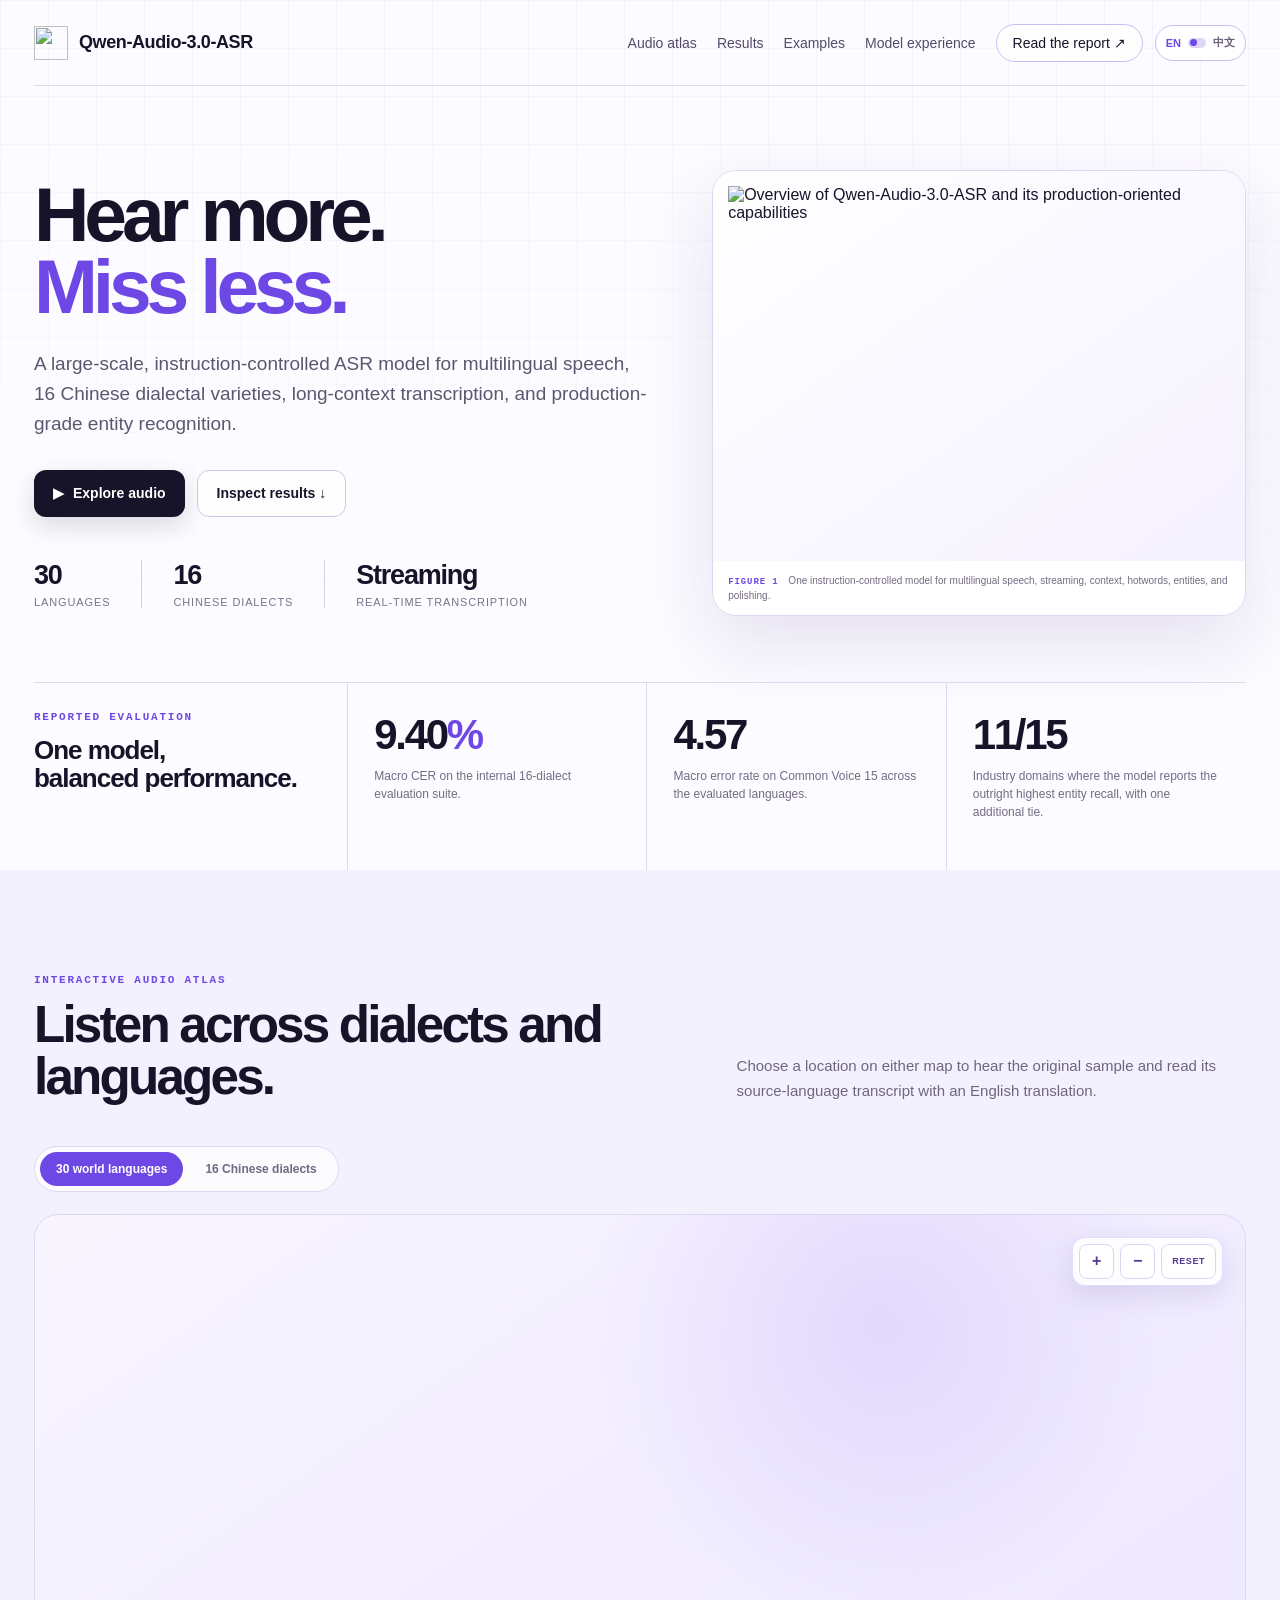
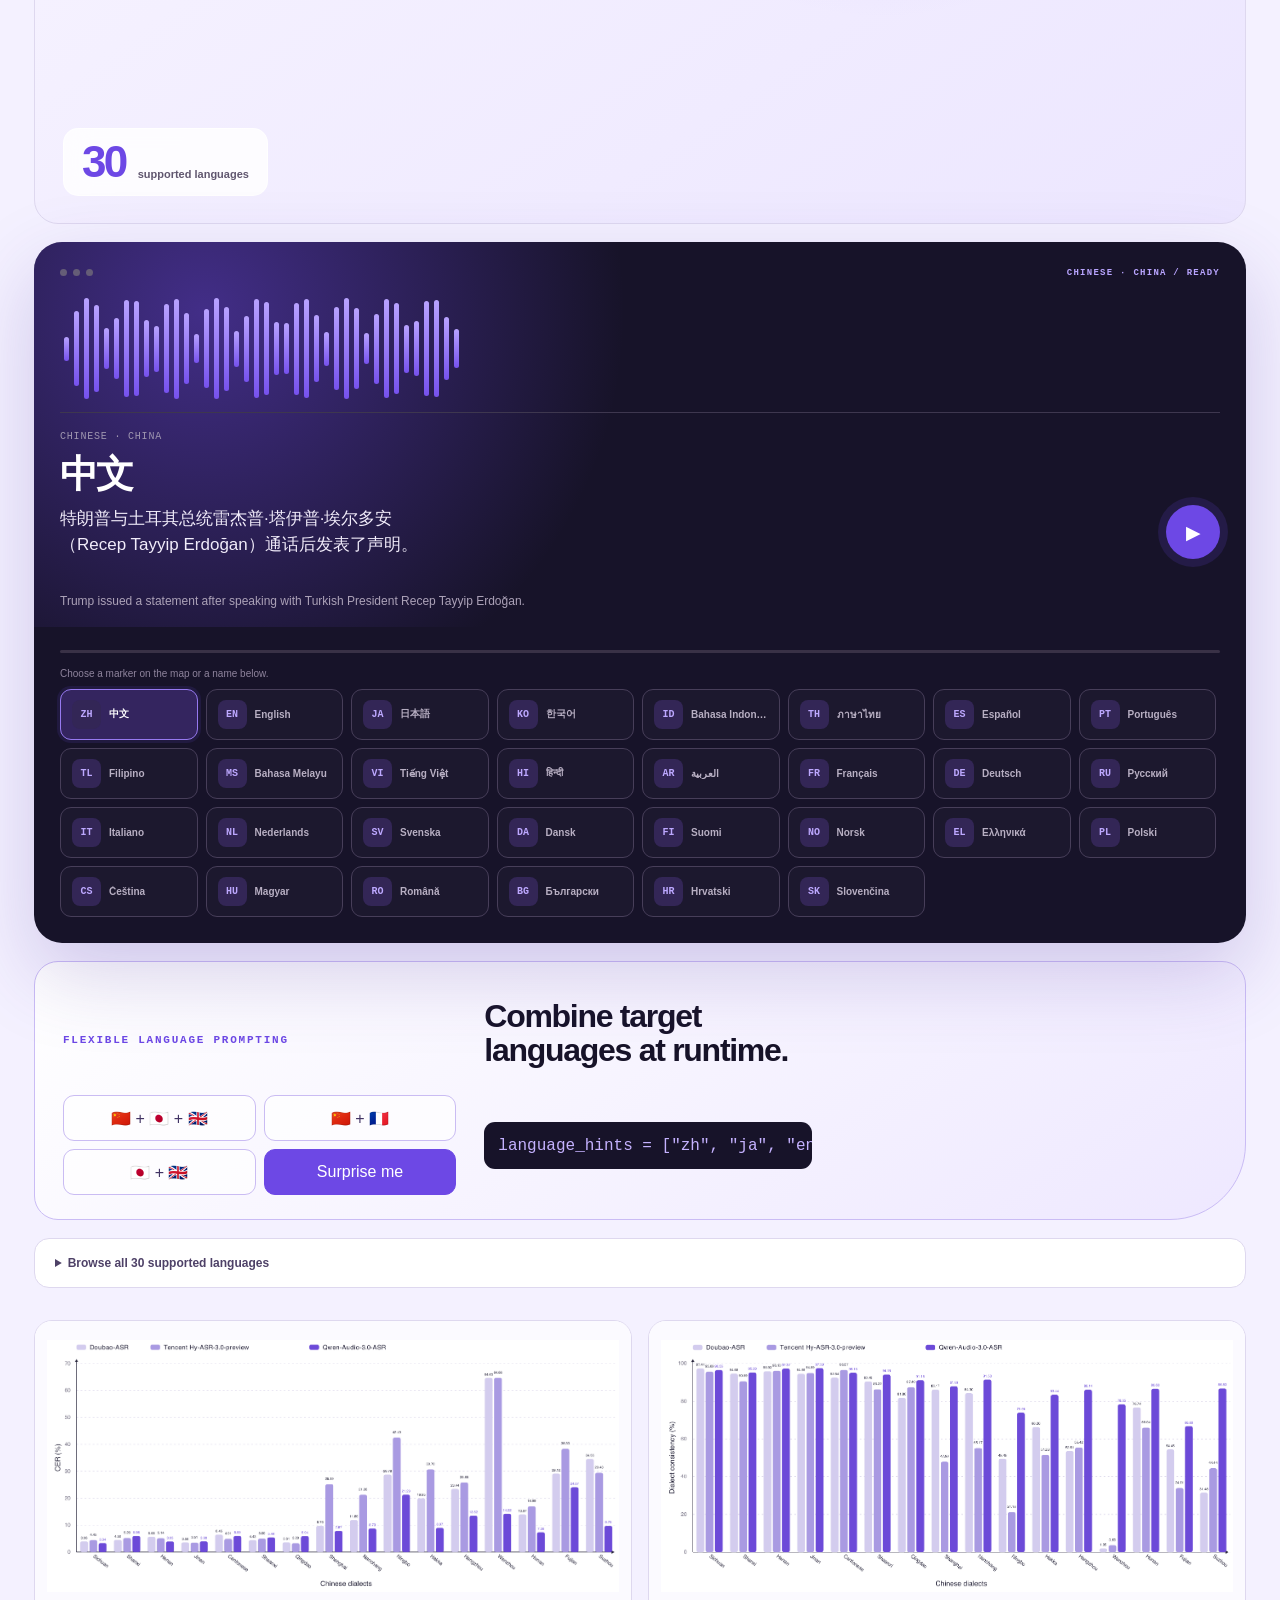
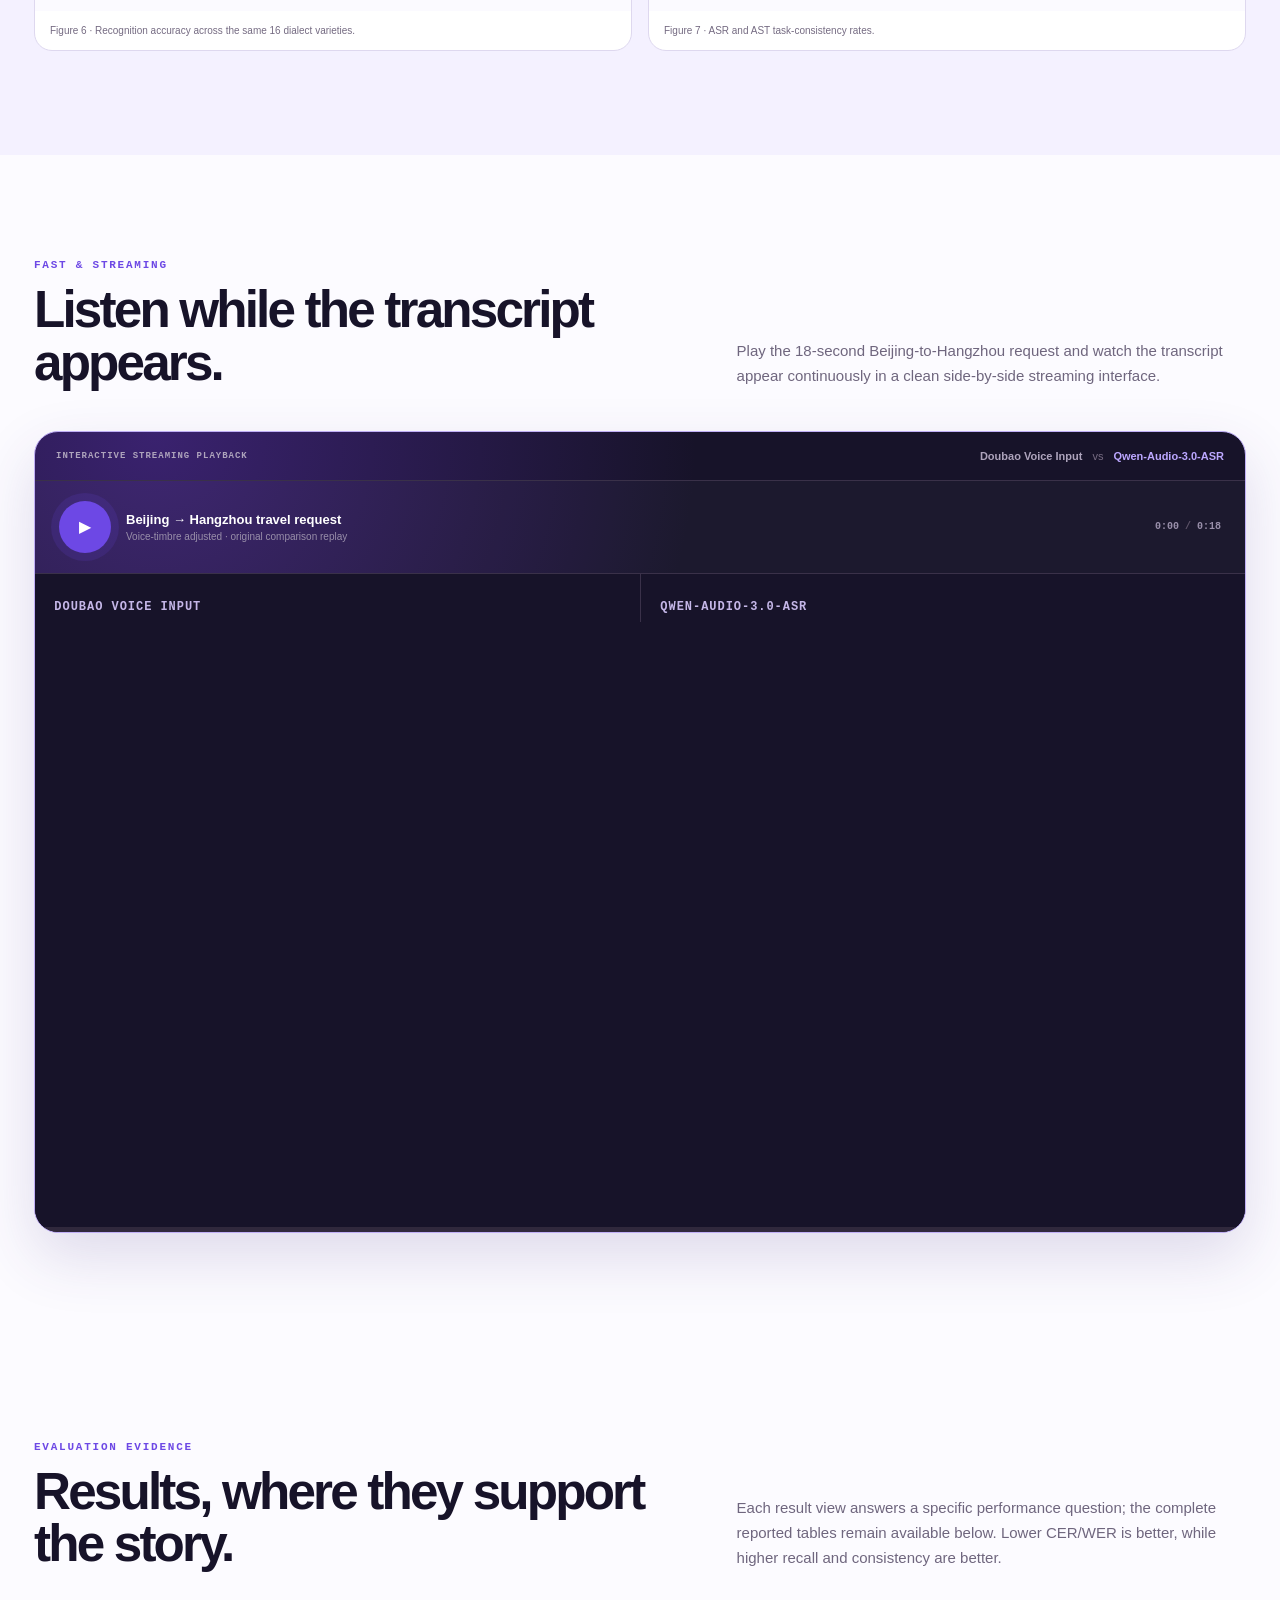
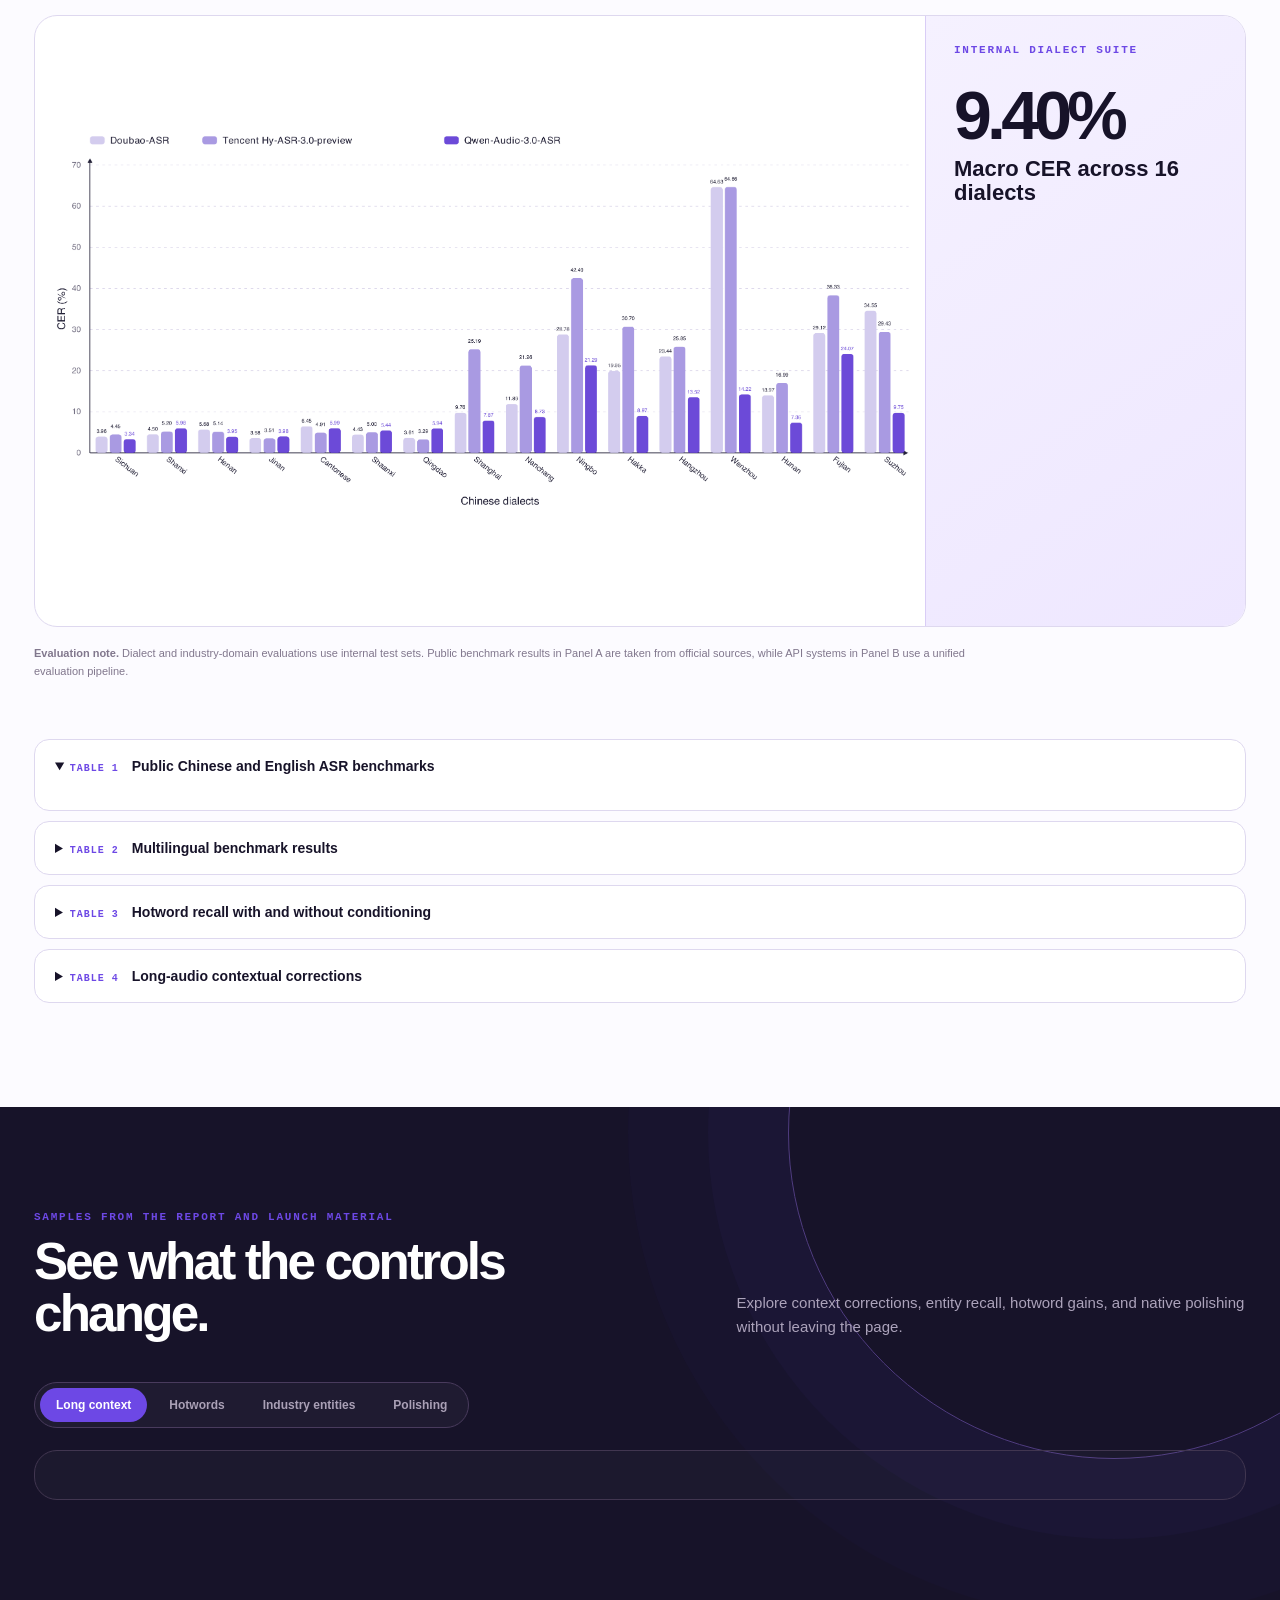
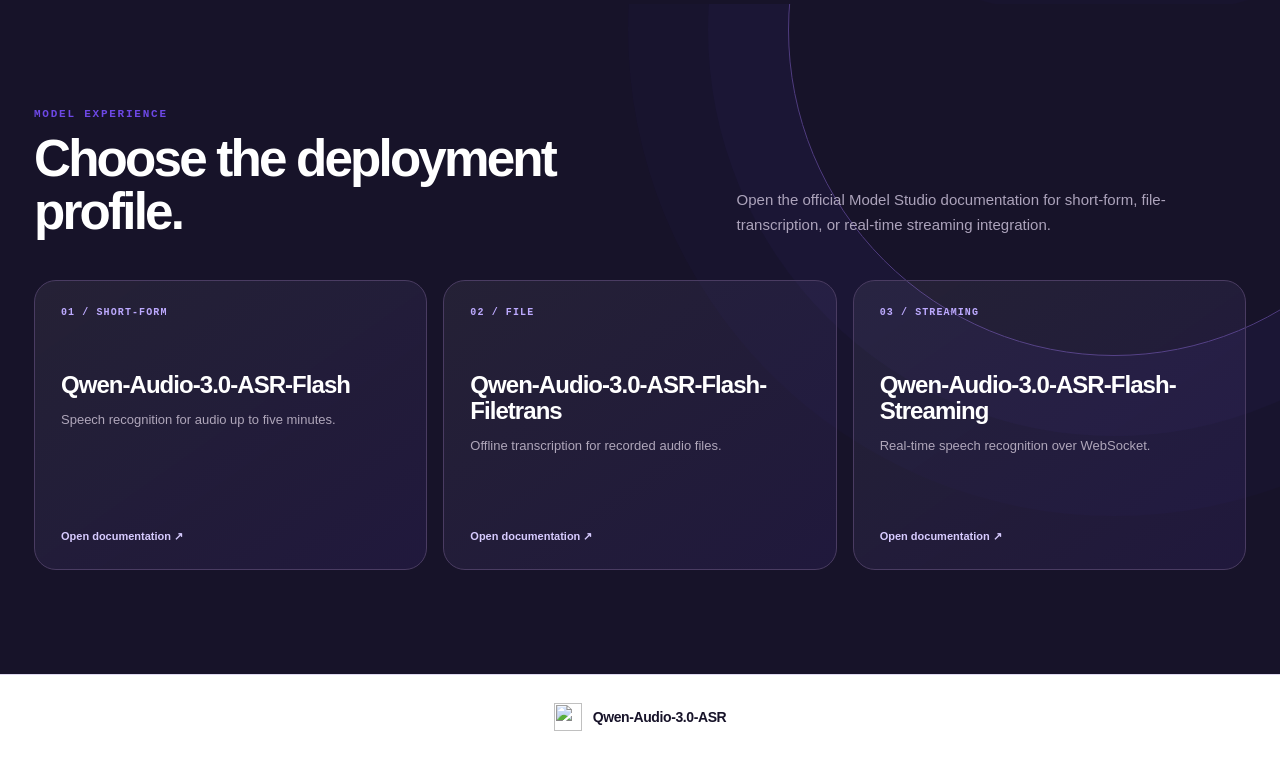
==== commit c3b41842: "Replace hero parameter count with bilingual streaming capability" ====
--- a/qwen-audio-3.0-asr/index.html
+++ b/qwen-audio-3.0-asr/index.html
@@ -40,7 +40,7 @@
         <dl class="coverage" aria-label="Model coverage">
           <div><dt>30</dt><dd>languages</dd></div>
           <div><dt>16</dt><dd>Chinese dialects</dd></div>
-          <div><dt>3B / 35B</dt><dd>active / total params</dd></div>
+          <div><dt>Streaming</dt><dd>Real-time transcription</dd></div>
         </dl>
       </div>
 
@@ -90,7 +90,7 @@
         <div class="video-topline"><span>Interactive streaming playback</span><b>Doubao Voice Input</b><i>vs</i><b>Qwen-Audio-3.0-ASR</b></div>
         <div class="streaming-audio-control"><button id="stream-play" type="button" aria-label="Play Beijing to Hangzhou streaming example">▶</button><div><b>Beijing → Hangzhou travel request</b><span>Voice-timbre adjusted · original comparison replay</span></div><div class="stream-time"><span id="stream-current">0:00</span><i>/</i><span id="stream-duration">0:18</span></div></div>
         <div class="stream-replay-labels"><span>DOUBAO VOICE INPUT</span><span>QWEN-AUDIO-3.0-ASR</span></div>
-        <video id="stream-audio" class="stream-replay-video" preload="metadata" playsinline src="assets/video/streaming-frame-matched.mp4" aria-label="Original streaming comparison with adjusted voice timbre"></video>
+        <video id="stream-audio" class="stream-replay-video" preload="metadata" playsinline src="assets/video/streaming-frame-matched-soft-v2.mp4" aria-label="Original streaming comparison with adjusted voice timbre"></video>
         <div class="stream-track"><span id="stream-track-progress"></span></div>
       </div>
     </section>
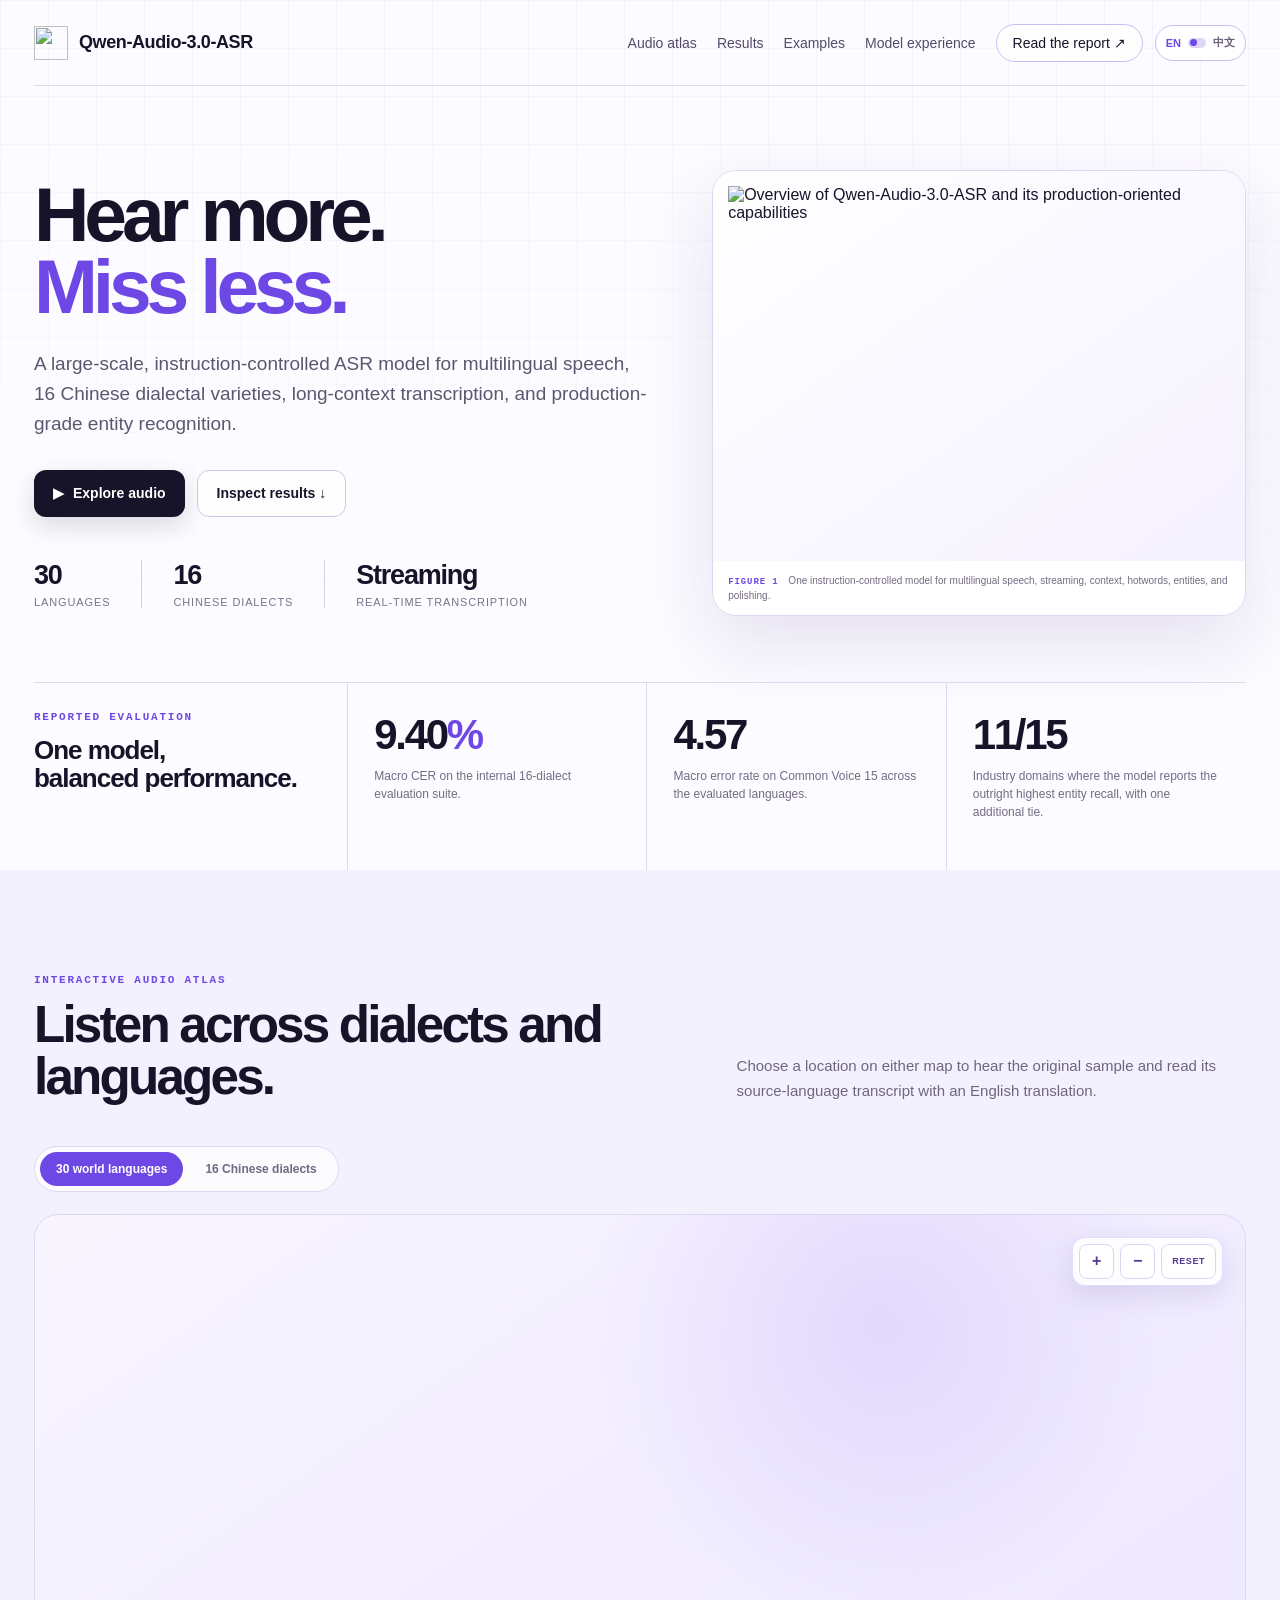
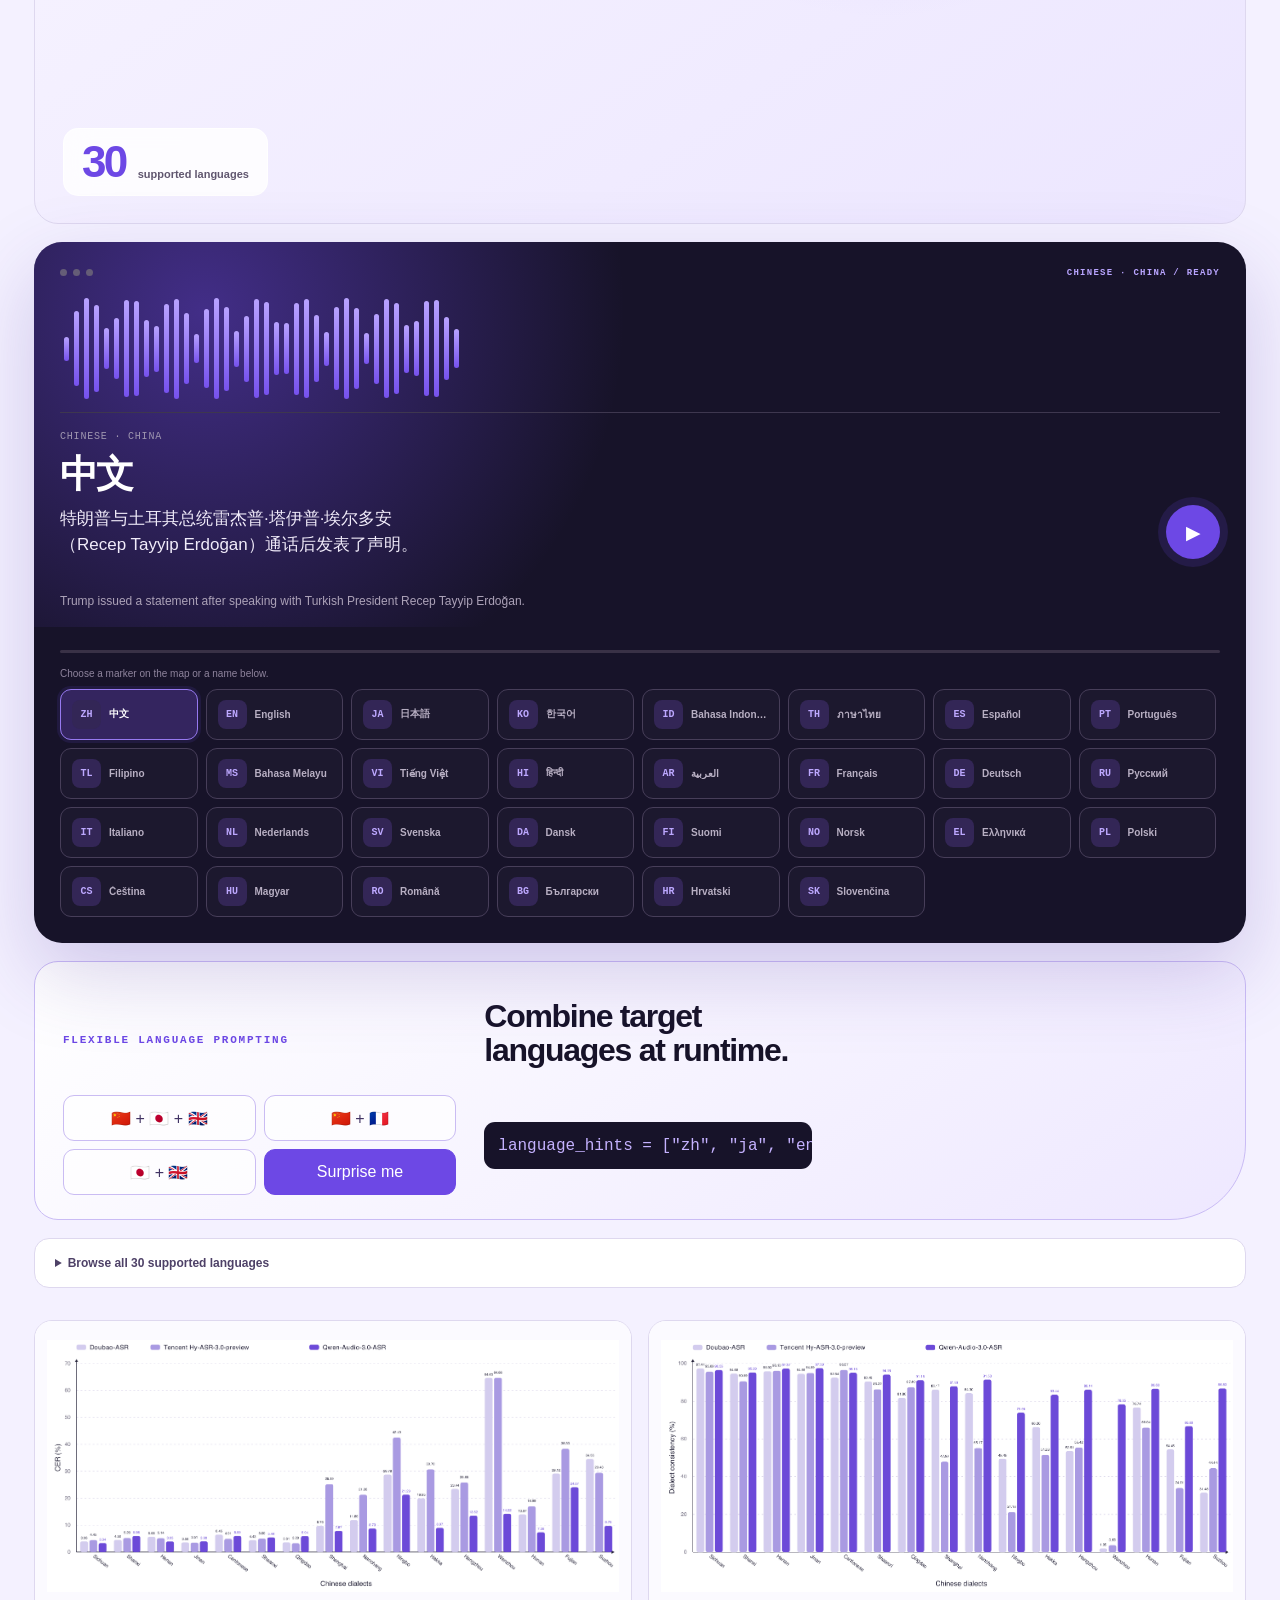
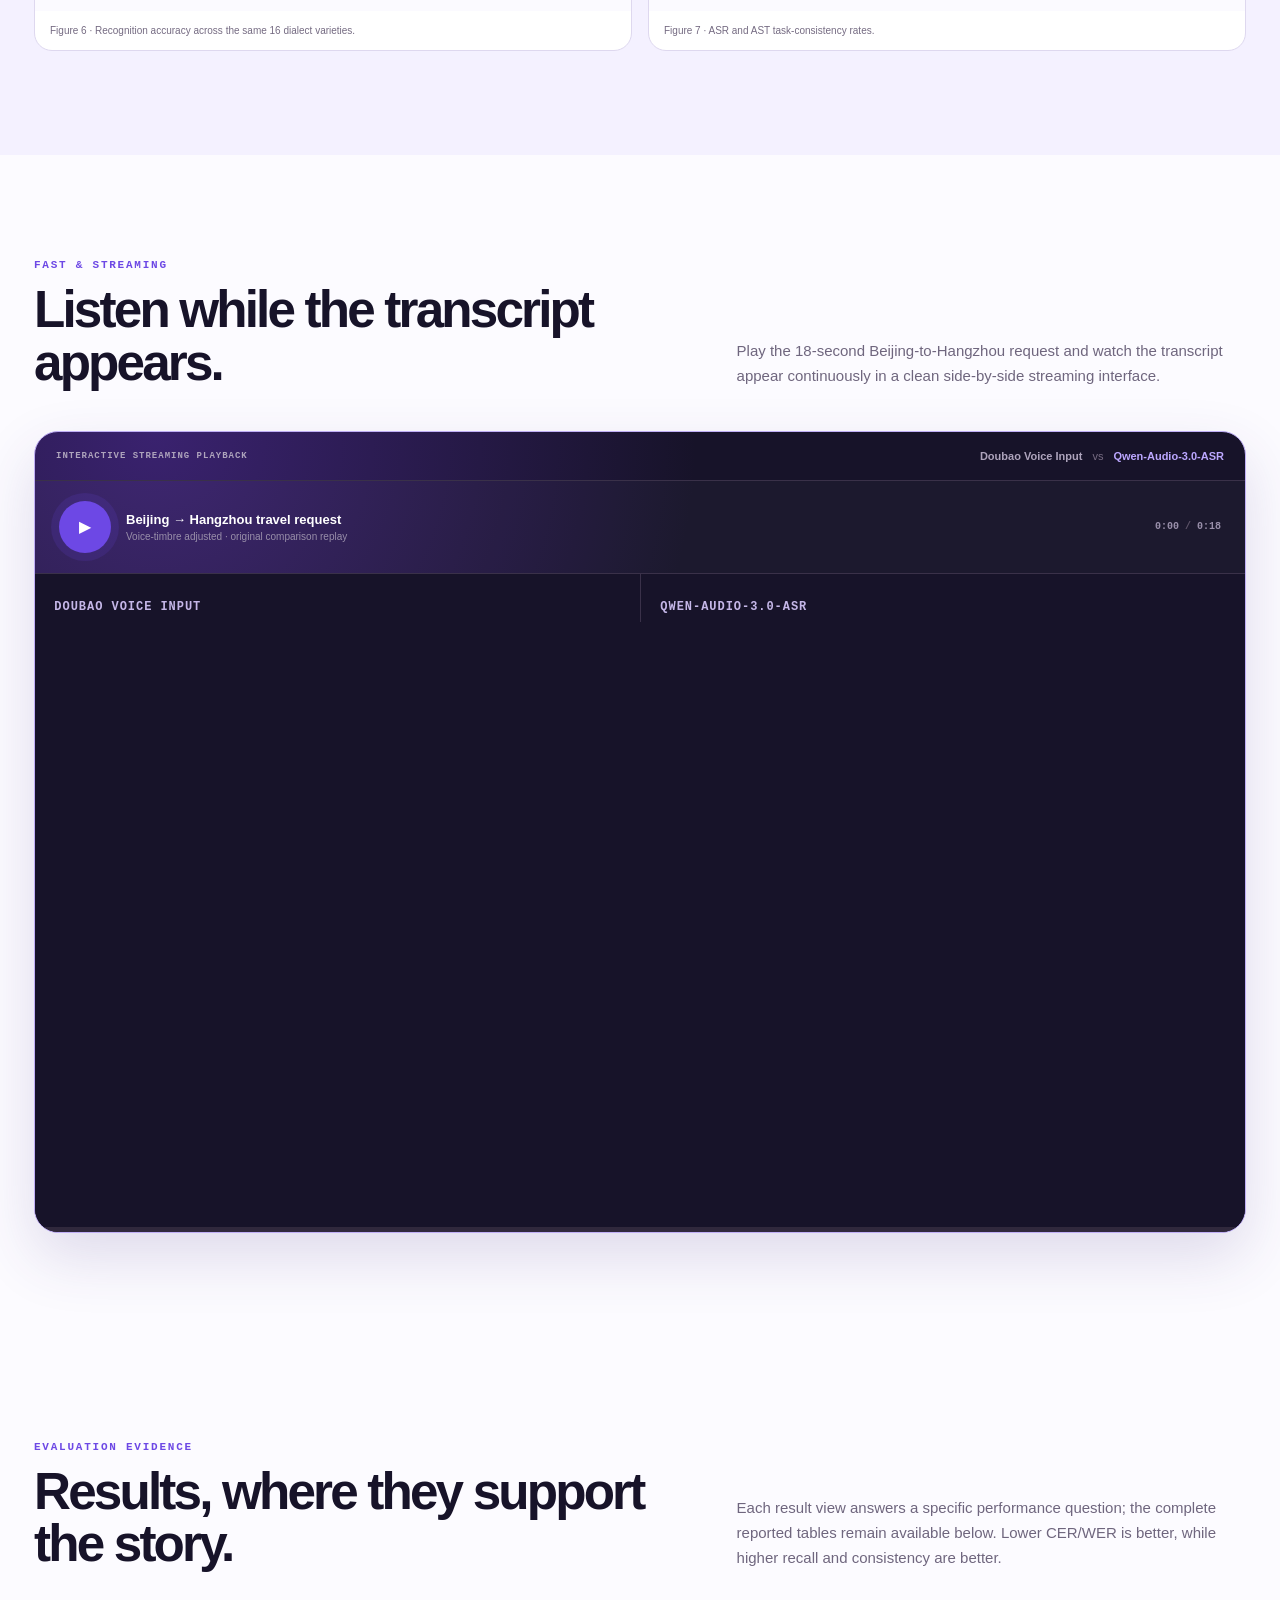
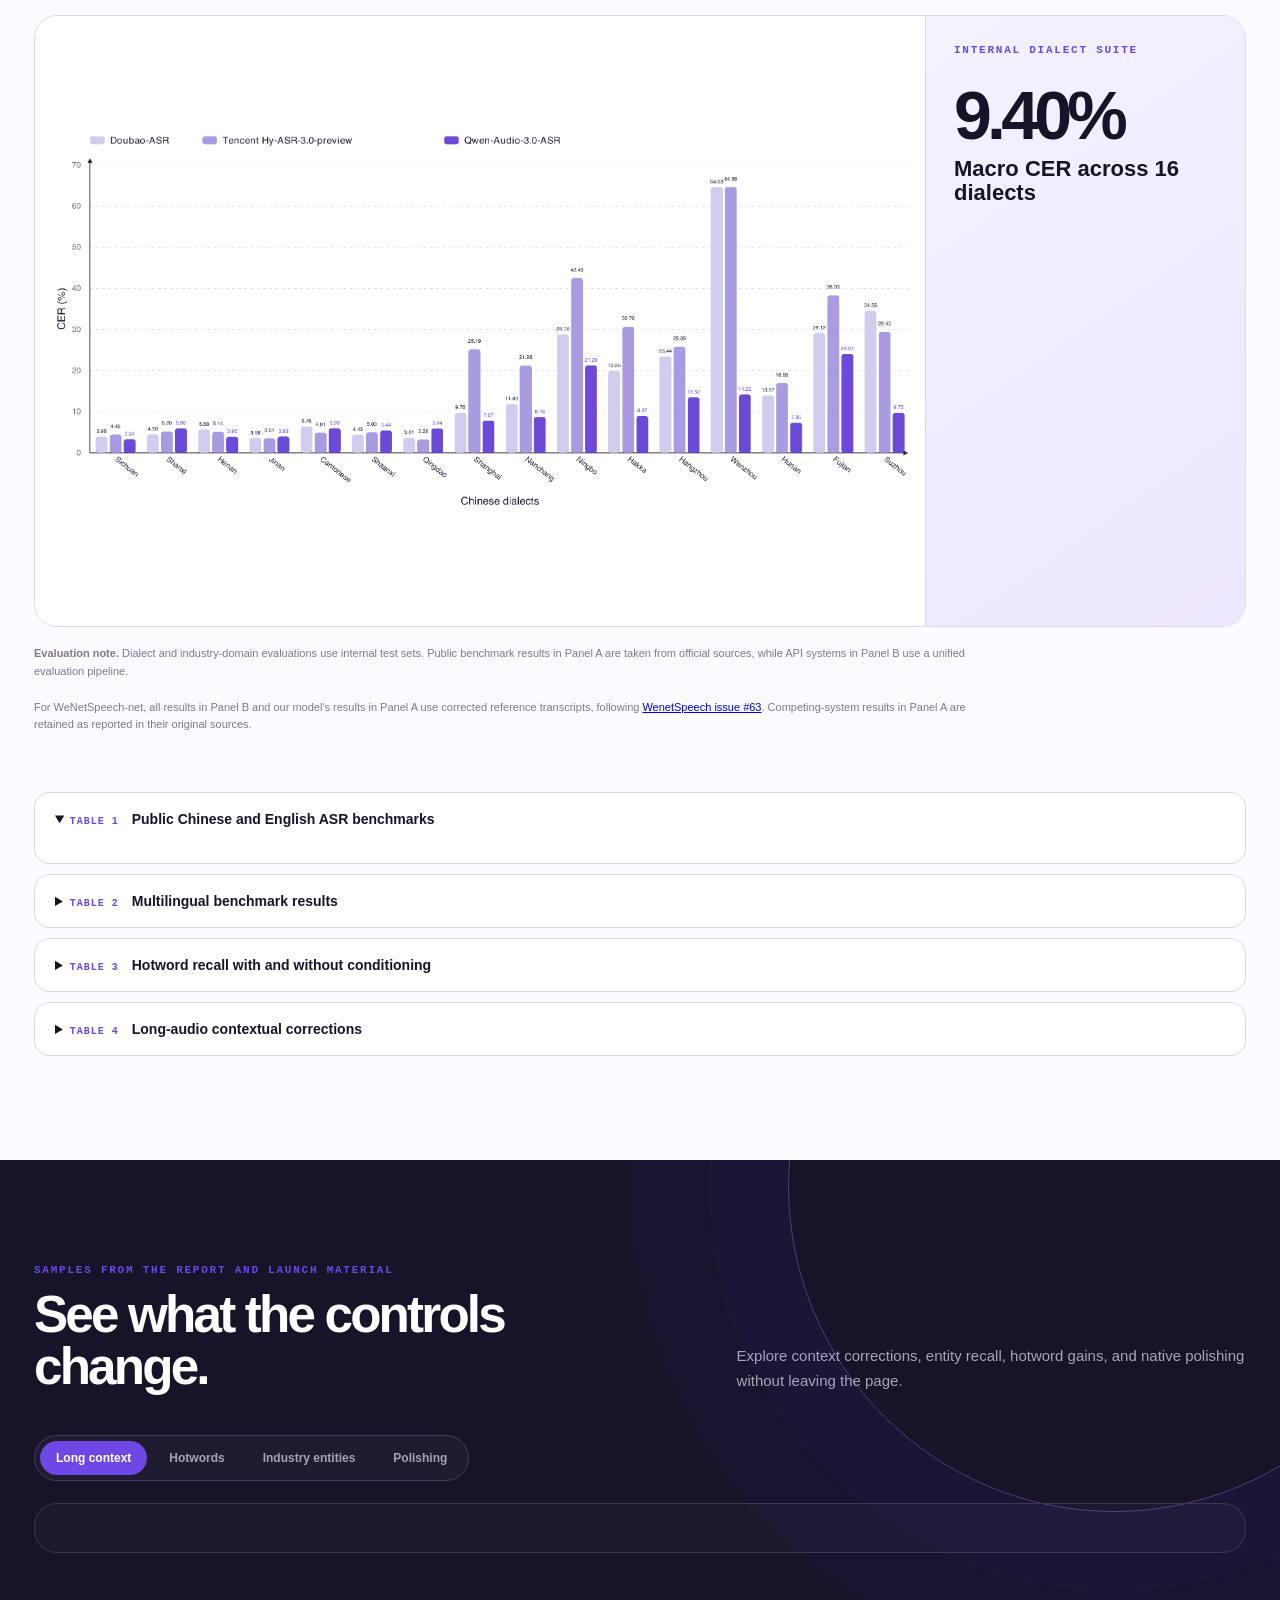
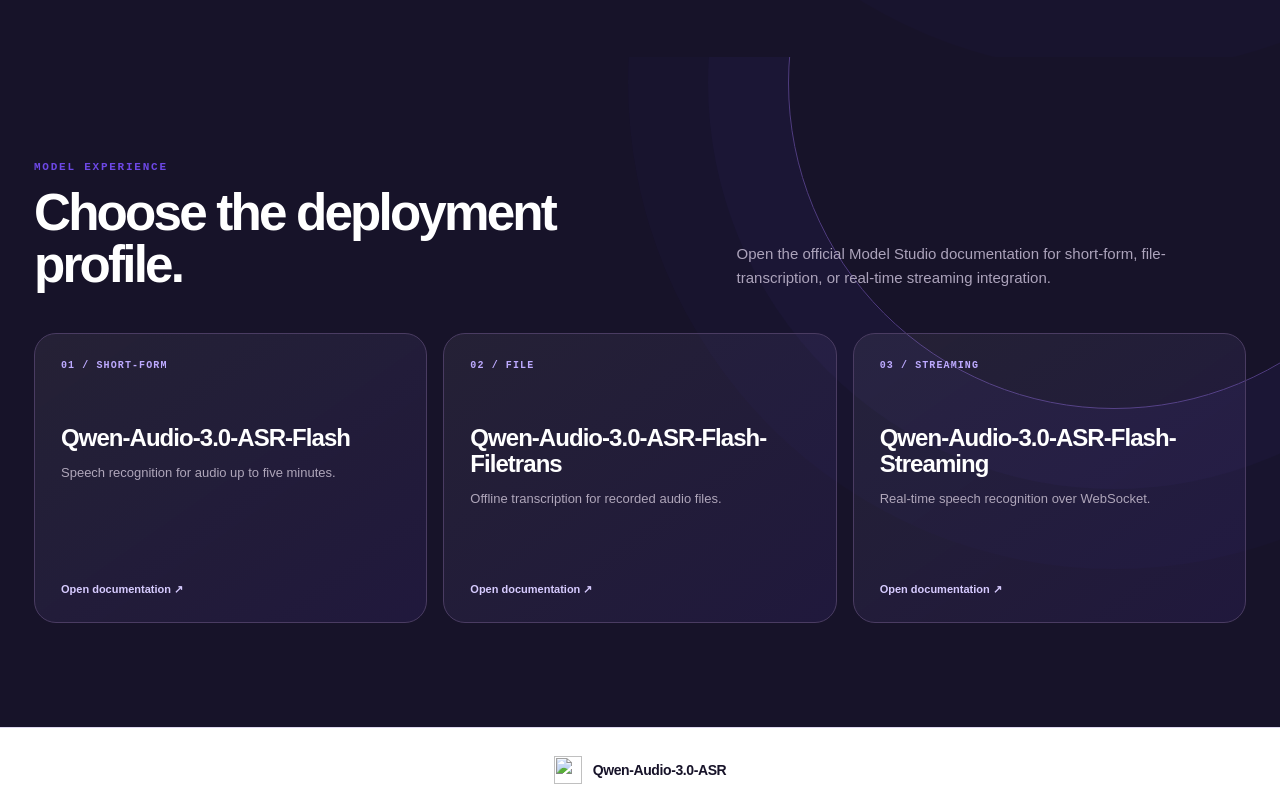
==== commit 78f7ab34: "Sync ASR benchmarks and PDF with September 9 report revision" ====
--- a/qwen-audio-3.0-asr/index.html
+++ b/qwen-audio-3.0-asr/index.html
@@ -23,7 +23,7 @@
       <a href="#results">Results</a>
       <a href="#examples">Examples</a>
       <a href="#experience">Model experience</a>
-      <a class="nav-button" href="assets/Qwen_Audio_3_0_ASR_Technical_Report.pdf">Read the report ↗</a>
+      <a class="nav-button" href="assets/Qwen_Audio_3_0_ASR_Technical_Report.pdf?v=20260909">Read the report ↗</a>
     </nav>
     <button class="locale-toggle" id="locale-toggle" type="button" aria-label="切换为中文" title="切换为中文"><span class="locale-en">EN</span><i></i><span class="locale-zh">中文</span></button>
   </header>
@@ -100,6 +100,7 @@
       <div class="result-tabs" id="result-tabs" role="tablist" aria-label="Featured evaluation figures"></div>
       <div class="result-view" id="result-panel" role="tabpanel"><div class="result-figure"><img id="result-image" src="assets/figures/dialect-cer-hd.png" alt="CER comparison across 16 Chinese dialect test sets"></div><aside class="result-copy"><p class="section-kicker" id="result-kicker">Internal dialect suite</p><strong class="result-number" id="result-number">9.40%</strong><h3 id="result-title">Macro CER across 16 dialects</h3><p id="result-description"></p><div class="result-tags" id="result-tags"></div></aside></div>
       <p class="evaluation-note"><strong>Evaluation note.</strong> Dialect and industry-domain evaluations use internal test sets. Public benchmark results in Panel A are taken from official sources, while API systems in Panel B use a unified evaluation pipeline.</p>
+      <p class="evaluation-note"><span>For WeNetSpeech-net, all results in Panel B and our model's results in Panel A use corrected reference transcripts, following</span> <a href="https://github.com/wenet-e2e/WenetSpeech/issues/63">WenetSpeech issue #63</a><span>. Competing-system results in Panel A are retained as reported in their original sources.</span></p>
       <div class="result-details">
         <details open><summary><span>Table 1</span> Public Chinese and English ASR benchmarks</summary><div class="table-scroll" id="benchmark-table"></div></details>
         <details><summary><span>Table 2</span> Multilingual benchmark results</summary><div class="table-scroll" id="multilingual-table"></div></details>
@@ -129,7 +130,7 @@
   <footer class="site-footer"><div class="shell"><div class="brand footer-brand"><img src="assets/qwen-logo.png" alt=""><strong>Qwen-Audio-3.0-ASR</strong></div></div></footer>
   <script src="vendor/d3.v7.min.js"></script>
   <script src="assets/maps/map-data.js"></script>
-  <script src="app.js"></script>
-  <script src="i18n.js"></script>
+  <script src="app.js?v=20260910"></script>
+  <script src="i18n.js?v=20260910"></script>
 </body>
 </html>
